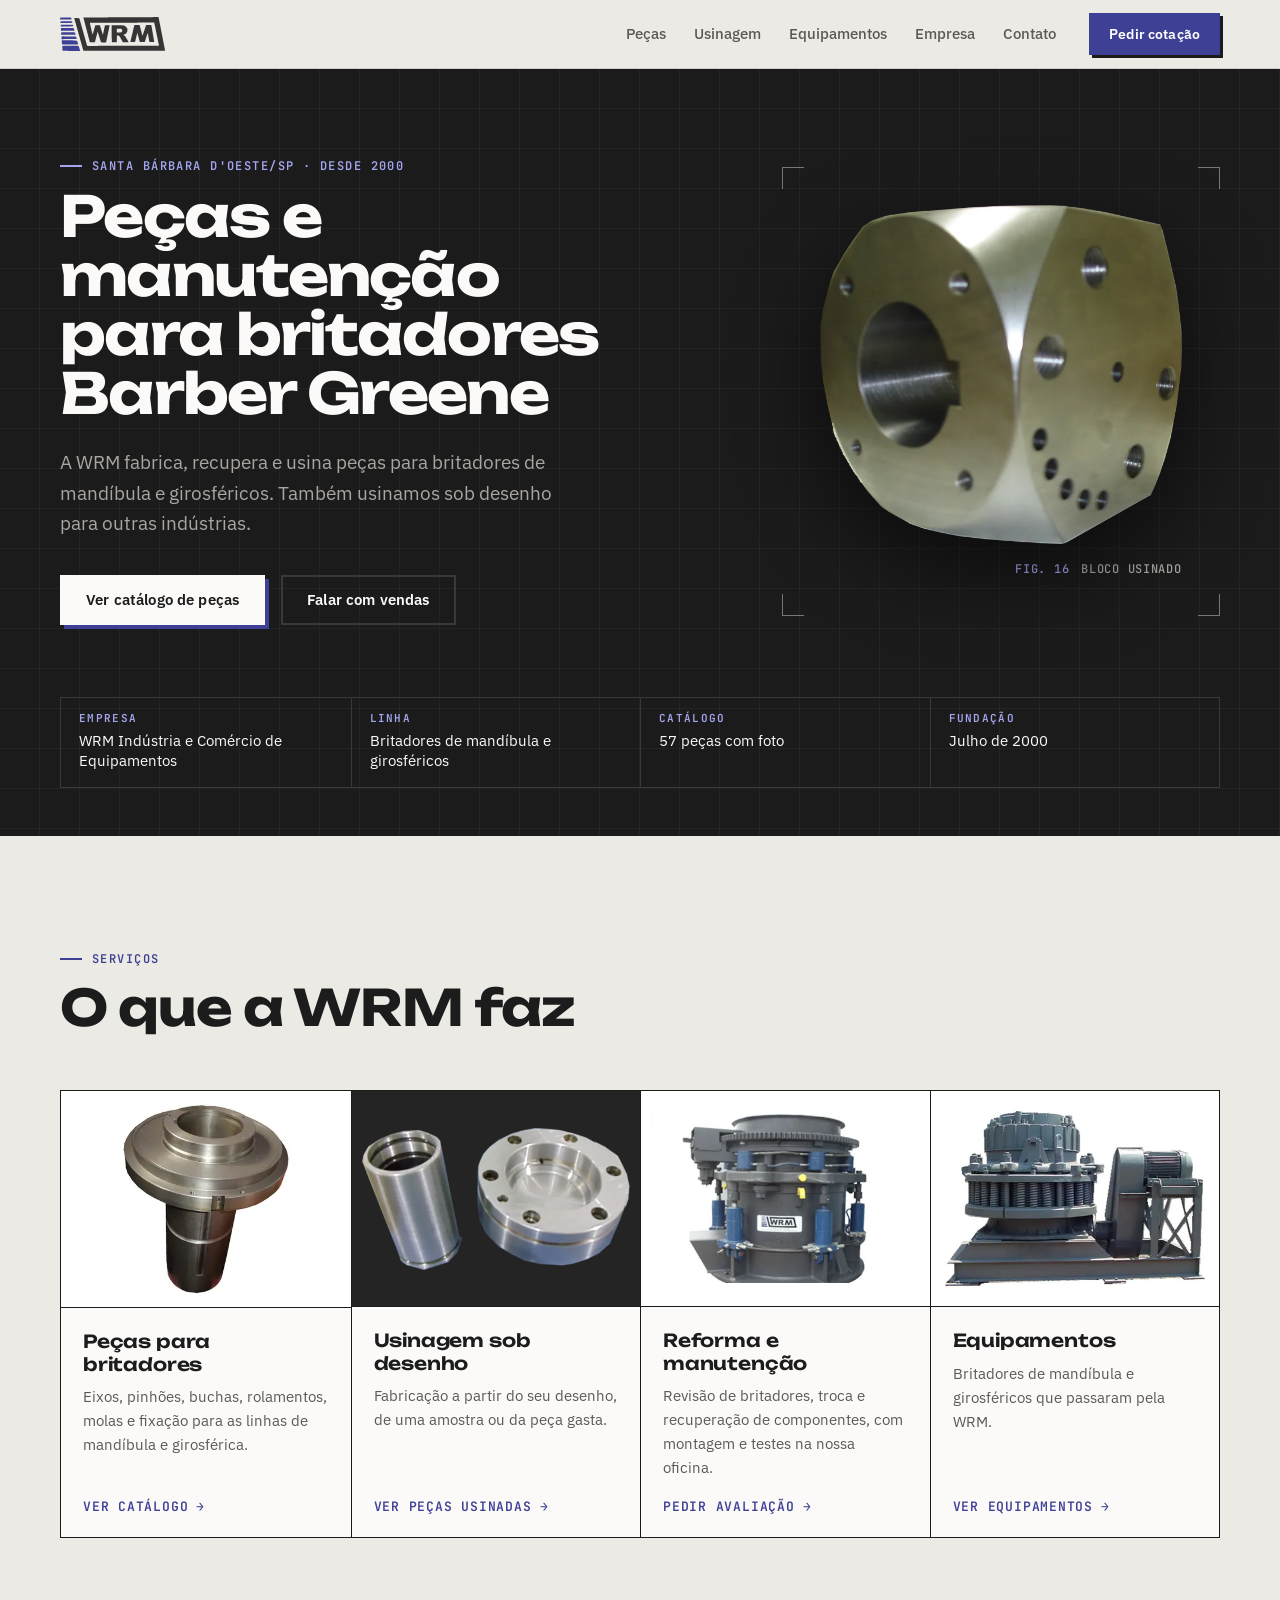
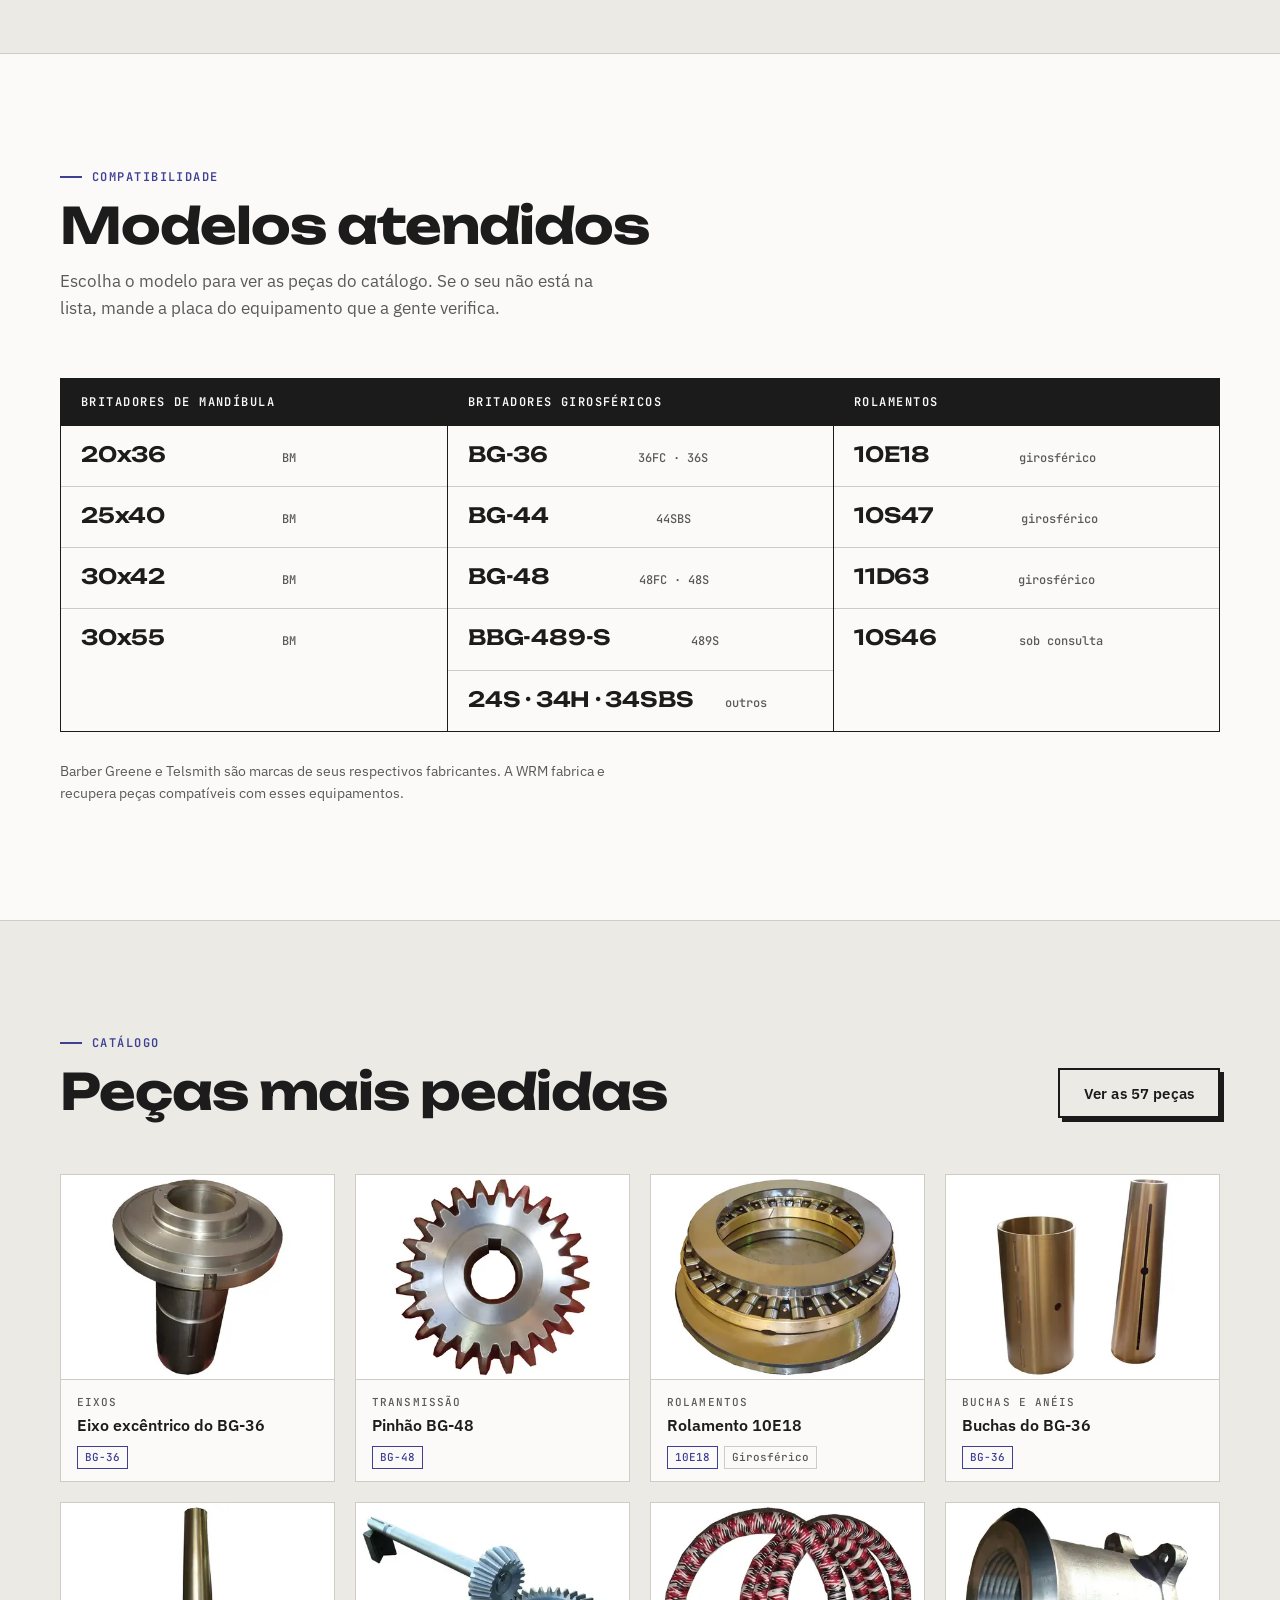
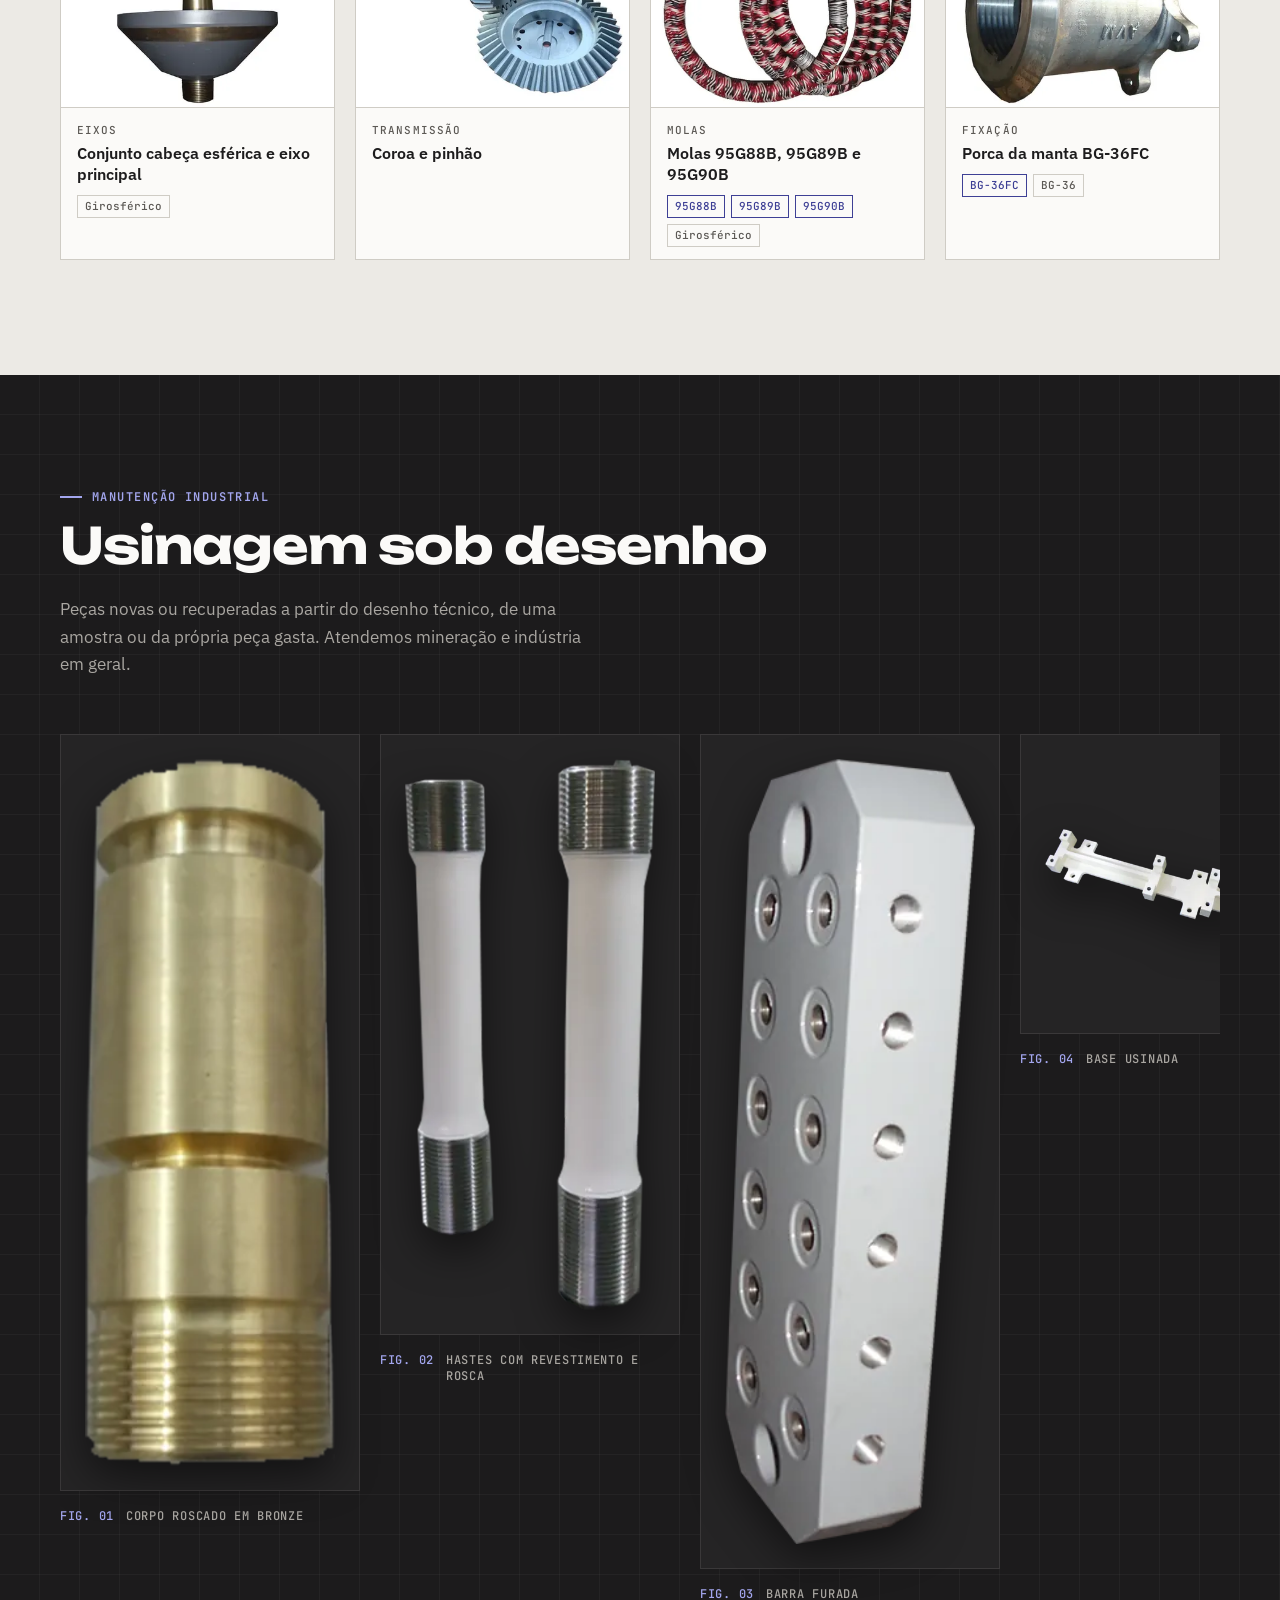
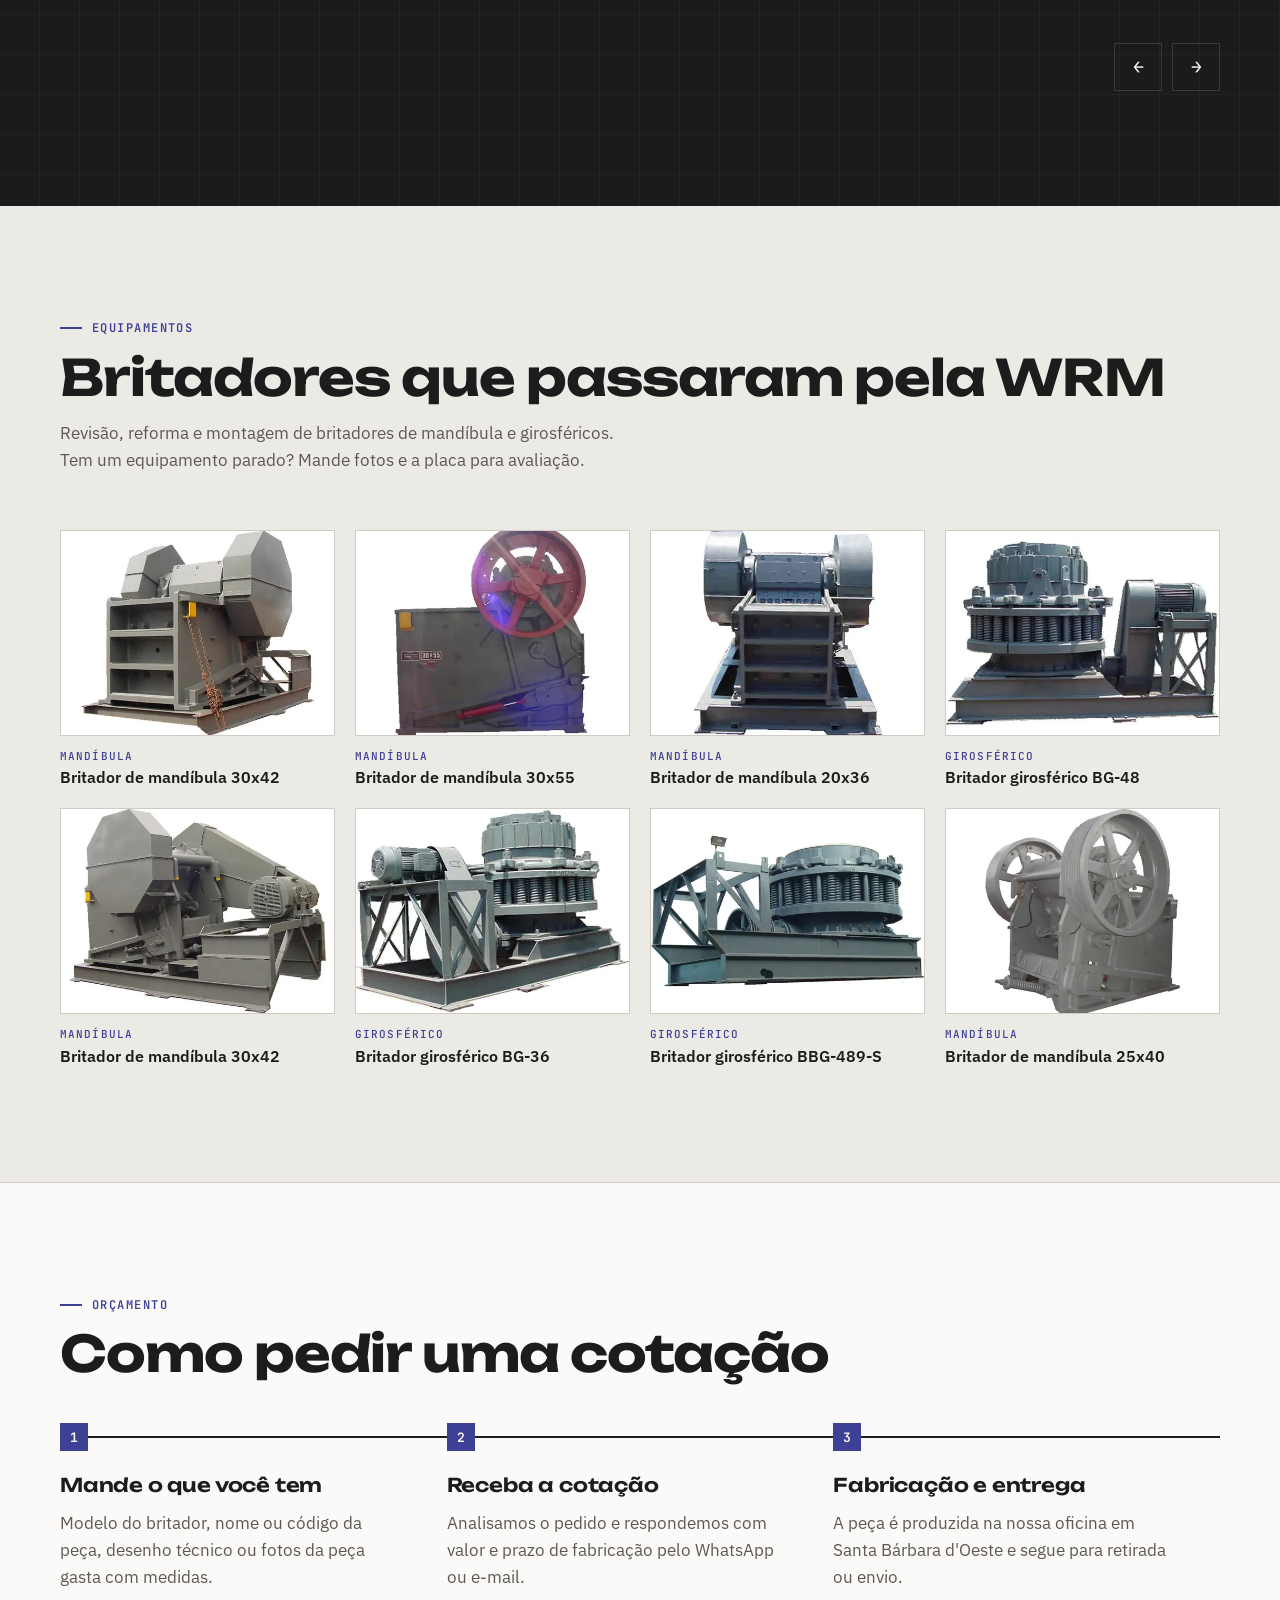
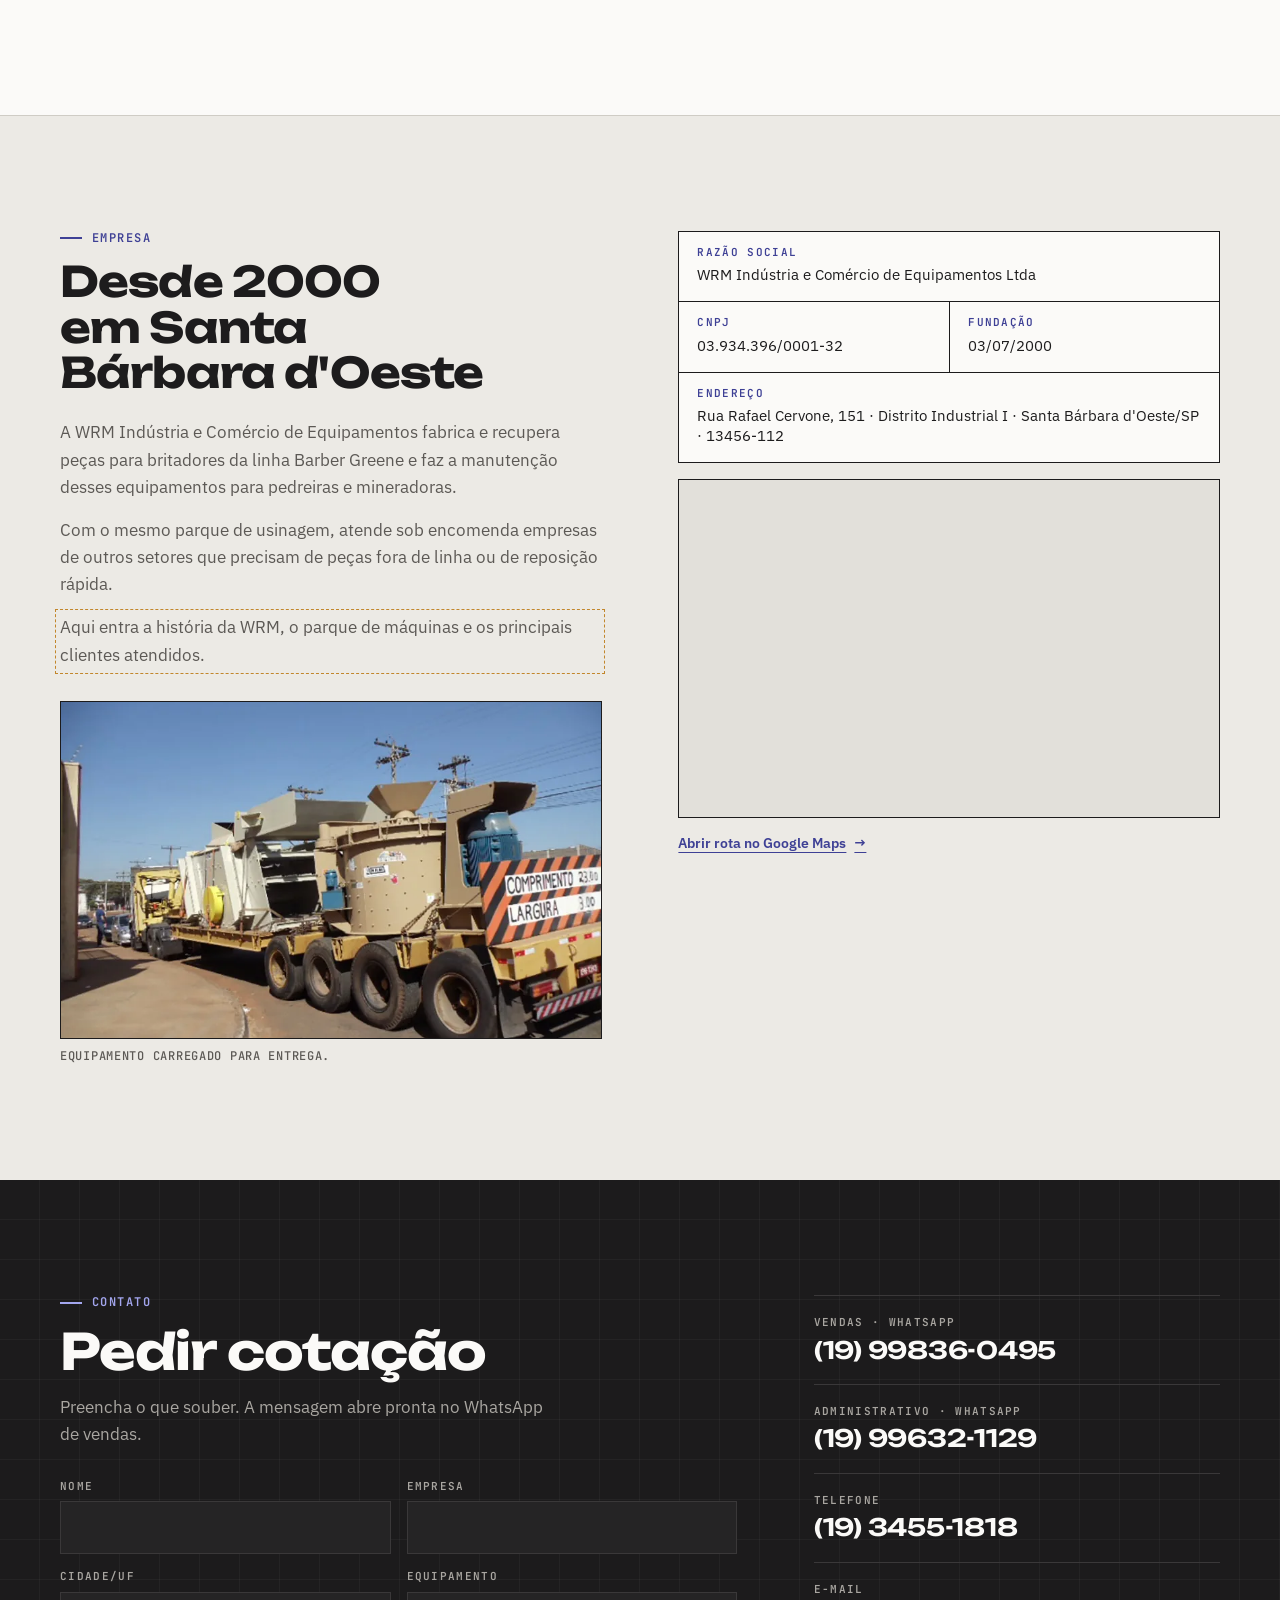
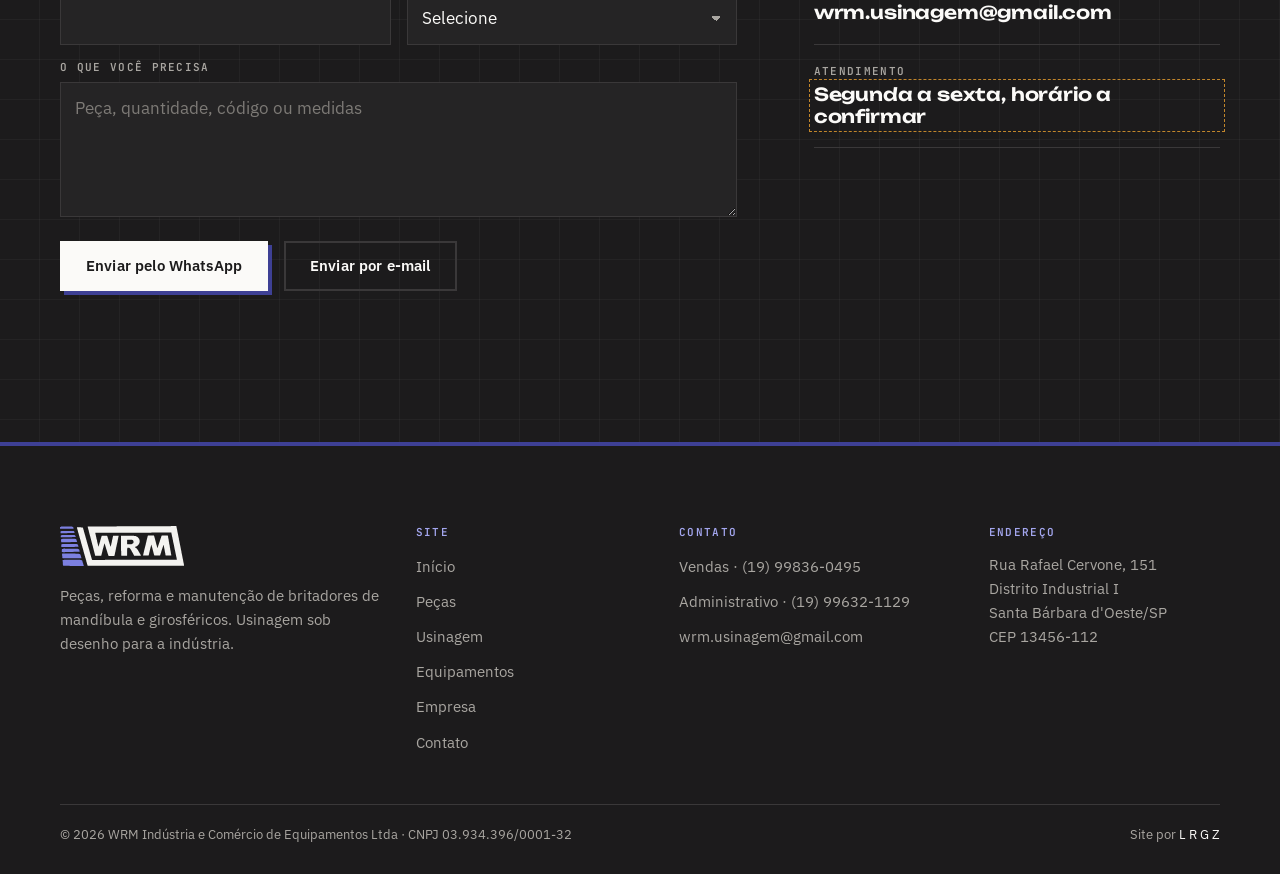
==== index.html @ be56f96c "Site novo da WRM Equipamentos: início, catálogo de peças com lista de cotação e 404 Co-Authored-By: " ====
<!doctype html>
<html lang="pt-BR">
<head>
<meta charset="utf-8">
<meta name="viewport" content="width=device-width, initial-scale=1">
<script>document.documentElement.classList.add("js")</script>
<title>WRM Equipamentos · Peças e manutenção para britadores Barber Greene</title>
<meta name="description" content="Peças, reforma e manutenção de britadores de mandíbula e girosféricos Barber Greene e usinagem sob desenho. Santa Bárbara d'Oeste/SP, desde 2000.">
<meta name="robots" content="noindex, nofollow">
<meta name="theme-color" content="#1f1e1f">
<meta property="og:type" content="website">
<meta property="og:locale" content="pt_BR">
<meta property="og:site_name" content="WRM Equipamentos">
<meta property="og:title" content="WRM Equipamentos · Peças e manutenção para britadores Barber Greene">
<meta property="og:description" content="Peças, reforma e manutenção de britadores de mandíbula e girosféricos Barber Greene e usinagem sob desenho. Santa Bárbara d'Oeste/SP, desde 2000.">
<meta property="og:image" content="assets/img/og.jpg">
<meta name="twitter:card" content="summary_large_image">
<link rel="icon" href="favicon.ico" sizes="48x48">
<link rel="icon" href="assets/img/favicon-192.png" type="image/png" sizes="192x192">
<link rel="apple-touch-icon" href="assets/img/apple-touch-icon.png">
<link rel="preconnect" href="https://fonts.googleapis.com">
<link rel="preconnect" href="https://fonts.gstatic.com" crossorigin>
<link rel="stylesheet" href="https://fonts.googleapis.com/css2?family=IBM+Plex+Sans:ital,wght@0,400;0,500;0,600;1,400&family=JetBrains+Mono:wght@500;600&family=Unbounded:wght@500;600;700&display=swap">
<link rel="stylesheet" href="assets/css/estilo.css?v=1">
<script type="application/ld+json">{"@context": "https://schema.org", "@type": "LocalBusiness", "name": "WRM Indústria e Comércio de Equipamentos Ltda", "alternateName": "WRM Equipamentos", "description": "Peças, reforma e manutenção de britadores de mandíbula e girosféricos Barber Greene e usinagem sob desenho. Santa Bárbara d'Oeste/SP, desde 2000.", "url": "https://www.wrmequipamentos.com.br/", "image": "assets/img/og.jpg", "telephone": "+55-19-99836-0495", "email": "wrm.usinagem@gmail.com", "foundingDate": "2000-07-03", "taxID": "03.934.396/0001-32", "address": {"@type": "PostalAddress", "streetAddress": "Rua Rafael Cervone, 151 - Distrito Industrial I", "addressLocality": "Santa Bárbara d'Oeste", "addressRegion": "SP", "postalCode": "13456-112", "addressCountry": "BR"}}</script>
</head>
<body class="pg-index">
<a class="pular" href="#conteudo">Pular para o conteúdo</a>
<header class="topo" data-topo>
  <div class="wrap topo__in">
    <a class="marca" href="index.html" aria-label="WRM Equipamentos, início"><img src="assets/img/logo-wrm.svg" alt="WRM" width="484" height="156"></a>
    <nav class="nav" id="nav" aria-label="Principal">
      <ul class="menu"><li><a href="pecas.html">Peças</a></li><li><a href="index.html#usinagem">Usinagem</a></li><li><a href="index.html#equipamentos">Equipamentos</a></li><li><a href="index.html#empresa">Empresa</a></li><li><a href="index.html#contato">Contato</a></li></ul>
      <a class="btn btn--azul btn--p nav__cta" href="https://wa.me/5519998360495?text=Ol%C3%A1%2C%20WRM!%20Gostaria%20de%20uma%20cota%C3%A7%C3%A3o." target="_blank" rel="noopener" data-wa>Pedir cotação</a>
    </nav>
    <button class="hamburguer" type="button" aria-expanded="false" aria-controls="nav" data-menu><span></span><span></span><span class="sr">Menu</span></button>
  </div>
</header>
<main id="conteudo">
<section class="abre folha-escura">
  <div class="wrap abre__in">
    <div class="abre__texto">
      <p class="rotulo rotulo--claro" data-entra>Santa Bárbara d'Oeste/SP · desde 2000</p>
      <h1 class="abre__tit" data-entra>Peças e manutenção para britadores Barber&nbsp;Greene</h1>
      <p class="abre__sub" data-entra>A WRM fabrica, recupera e usina peças para britadores de mandíbula e girosféricos. Também usinamos sob desenho para outras indústrias.</p>
      <div class="abre__acoes" data-entra>
        <a class="btn btn--claro" href="pecas.html">Ver catálogo de peças</a>
        <a class="btn btn--linha-clara" href="https://wa.me/5519998360495?text=Ol%C3%A1%2C%20WRM!%20Gostaria%20de%20uma%20cota%C3%A7%C3%A3o." target="_blank" rel="noopener">Falar com vendas</a>
      </div>
    </div>
    <figure class="abre__peca" data-entra>
      <span class="mira mira--a" aria-hidden="true"></span><span class="mira mira--b" aria-hidden="true"></span>
      <span class="mira mira--c" aria-hidden="true"></span><span class="mira mira--d" aria-hidden="true"></span>
      <img src="assets/img/usinagem/16-bloco-usinado.webp" alt="Bloco de aço usinado pela WRM" width="640" height="600" fetchpriority="high">
      <figcaption><span>Fig. 16</span>Bloco usinado</figcaption>
    </figure>
  </div>
  <div class="wrap">
    <dl class="carimbo" data-entra>
      <div><dt>Empresa</dt><dd>WRM Indústria e Comércio de Equipamentos</dd></div>
      <div><dt>Linha</dt><dd>Britadores de mandíbula e girosféricos</dd></div>
      <div><dt>Catálogo</dt><dd>57 peças com foto</dd></div>
      <div><dt>Fundação</dt><dd>Julho de 2000</dd></div>
    </dl>
  </div>
</section>

<section class="secao" id="servicos">
  <div class="wrap">
    <header class="secao__cab" data-revela>
      <p class="rotulo">Serviços</p>
      <h2 class="tit">O que a WRM faz</h2>
    </header>
    <ul class="servicos">
      <li class="servico" data-revela>
        <a href="pecas.html">
          <span class="servico__foto"><img src="assets/img/pecas/eixo-excentrico-do-bg-36-p.webp" alt="" width="440" height="330" loading="lazy"></span>
          <h3>Peças para britadores</h3>
          <p>Eixos, pinhões, buchas, rolamentos, molas e fixação para as linhas de mandíbula e girosférica.</p>
          <span class="servico__link">Ver catálogo</span>
        </a>
      </li>
      <li class="servico" data-revela>
        <a href="#usinagem">
          <span class="servico__foto servico__foto--escura"><img src="assets/img/usinagem/12-bucha-e-flange-p.webp" alt="" width="420" height="222" loading="lazy"></span>
          <h3>Usinagem sob desenho</h3>
          <p>Fabricação a partir do seu desenho, de uma amostra ou da peça gasta.</p>
          <span class="servico__link">Ver peças usinadas</span>
        </a>
      </li>
      <li class="servico" data-revela>
        <a href="#contato">
          <span class="servico__foto"><img src="assets/img/britador-placa-wrm.webp" alt="" width="421" height="266" loading="lazy"></span>
          <h3>Reforma e manutenção</h3>
          <p>Revisão de britadores, troca e recuperação de componentes, com montagem e testes na nossa oficina.</p>
          <span class="servico__link">Pedir avaliação</span>
        </a>
      </li>
      <li class="servico" data-revela>
        <a href="#equipamentos">
          <span class="servico__foto"><img src="assets/img/equipamentos/britador-girosferico-bg-48-04-p.webp" alt="" width="520" height="390" loading="lazy"></span>
          <h3>Equipamentos</h3>
          <p>Britadores de mandíbula e girosféricos que passaram pela WRM.</p>
          <span class="servico__link">Ver equipamentos</span>
        </a>
      </li>
    </ul>
  </div>
</section>

<section class="secao secao--branca" id="modelos">
  <div class="wrap modelos">
    <header class="secao__cab" data-revela>
      <p class="rotulo">Compatibilidade</p>
      <h2 class="tit">Modelos atendidos</h2>
      <p class="secao__txt">Escolha o modelo para ver as peças do catálogo. Se o seu não está na lista, mande a placa do equipamento que a gente verifica.</p>
    </header>
    <div class="ficha" data-revela>
      <div class="ficha__col">
        <h3 class="ficha__tit">Britadores de mandíbula</h3>
        <ul>
          <li><a href="pecas.html?modelo=Mandíbula"><span>20x36</span><small>BM</small></a></li>
          <li><a href="pecas.html?modelo=25x40"><span>25x40</span><small>BM</small></a></li>
          <li><a href="pecas.html?modelo=Mandíbula"><span>30x42</span><small>BM</small></a></li>
          <li><a href="pecas.html?modelo=Mandíbula"><span>30x55</span><small>BM</small></a></li>
        </ul>
      </div>
      <div class="ficha__col">
        <h3 class="ficha__tit">Britadores girosféricos</h3>
        <ul>
          <li><a href="pecas.html?modelo=BG-36"><span>BG-36</span><small>36FC · 36S</small></a></li>
          <li><a href="pecas.html?modelo=BG-44"><span>BG-44</span><small>44SBS</small></a></li>
          <li><a href="pecas.html?modelo=BG-48"><span>BG-48</span><small>48FC · 48S</small></a></li>
          <li><a href="pecas.html?modelo=Girosférico"><span>BBG-489-S</span><small>489S</small></a></li>
          <li><a href="pecas.html?modelo=Girosférico"><span>24S · 34H · 34SBS</span><small>outros</small></a></li>
        </ul>
      </div>
      <div class="ficha__col">
        <h3 class="ficha__tit">Rolamentos</h3>
        <ul>
          <li><a href="pecas.html?q=10E18"><span>10E18</span><small>girosférico</small></a></li>
          <li><a href="pecas.html?q=10S47"><span>10S47</span><small>girosférico</small></a></li>
          <li><a href="pecas.html?q=11D63"><span>11D63</span><small>girosférico</small></a></li>
          <li><a href="#contato"><span>10S46</span><small>sob consulta</small></a></li>
        </ul>
      </div>
    </div>
    <p class="nota" data-revela>Barber Greene e Telsmith são marcas de seus respectivos fabricantes. A WRM fabrica e recupera peças compatíveis com esses equipamentos.</p>
  </div>
</section>

<section class="secao" id="destaques">
  <div class="wrap">
    <header class="secao__cab secao__cab--linha" data-revela>
      <div>
        <p class="rotulo">Catálogo</p>
        <h2 class="tit">Peças mais pedidas</h2>
      </div>
      <a class="btn btn--linha" href="pecas.html">Ver as 57 peças</a>
    </header>
    <div class="grade-pecas grade-pecas--destaque" data-catalogo-mini>
<article class="peca" data-peca="eixo-excentrico-do-bg-36" data-cat="Eixos" data-mod="BG-36">
  <button class="peca__foto" type="button" data-amplia="assets/img/pecas/eixo-excentrico-do-bg-36.webp" data-leg="Eixo excêntrico do BG-36" aria-label="Ampliar foto: Eixo excêntrico do BG-36">
    <img src="assets/img/pecas/eixo-excentrico-do-bg-36-p.webp" alt="Eixo excêntrico do BG-36" width="440" height="330" loading="lazy" decoding="async">
  </button>
  <div class="peca__info">
    <p class="peca__cat">Eixos</p>
    <h3 class="peca__nome">Eixo excêntrico do BG-36</h3>
    <p class="peca__mods"><span class="peca__cod">BG-36</span></p>
  </div>
  <button class="peca__add" type="button" data-add="eixo-excentrico-do-bg-36"><span class="peca__add-mais" aria-hidden="true">+</span><span data-add-txt>Adicionar à cotação</span></button>
</article>
<article class="peca" data-peca="pinhao-bg-48" data-cat="Transmissão" data-mod="BG-48">
  <button class="peca__foto" type="button" data-amplia="assets/img/pecas/pinhao-bg-48.webp" data-leg="Pinhão BG-48" aria-label="Ampliar foto: Pinhão BG-48">
    <img src="assets/img/pecas/pinhao-bg-48-p.webp" alt="Pinhão BG-48" width="440" height="330" loading="lazy" decoding="async">
  </button>
  <div class="peca__info">
    <p class="peca__cat">Transmissão</p>
    <h3 class="peca__nome">Pinhão BG-48</h3>
    <p class="peca__mods"><span class="peca__cod">BG-48</span></p>
  </div>
  <button class="peca__add" type="button" data-add="pinhao-bg-48"><span class="peca__add-mais" aria-hidden="true">+</span><span data-add-txt>Adicionar à cotação</span></button>
</article>
<article class="peca" data-peca="rolamento-10e18" data-cat="Rolamentos" data-mod="Girosférico">
  <button class="peca__foto" type="button" data-amplia="assets/img/pecas/rolamento-10e18.webp" data-leg="Rolamento 10E18" aria-label="Ampliar foto: Rolamento 10E18">
    <img src="assets/img/pecas/rolamento-10e18-p.webp" alt="Rolamento 10E18" width="440" height="330" loading="lazy" decoding="async">
  </button>
  <div class="peca__info">
    <p class="peca__cat">Rolamentos</p>
    <h3 class="peca__nome">Rolamento 10E18</h3>
    <p class="peca__mods"><span class="peca__cod">10E18</span><span>Girosférico</span></p>
  </div>
  <button class="peca__add" type="button" data-add="rolamento-10e18"><span class="peca__add-mais" aria-hidden="true">+</span><span data-add-txt>Adicionar à cotação</span></button>
</article>
<article class="peca" data-peca="buchas-do-bg-36" data-cat="Buchas e anéis" data-mod="BG-36">
  <button class="peca__foto" type="button" data-amplia="assets/img/pecas/buchas-do-bg-36.webp" data-leg="Buchas do BG-36" aria-label="Ampliar foto: Buchas do BG-36">
    <img src="assets/img/pecas/buchas-do-bg-36-p.webp" alt="Buchas do BG-36" width="440" height="330" loading="lazy" decoding="async">
  </button>
  <div class="peca__info">
    <p class="peca__cat">Buchas e anéis</p>
    <h3 class="peca__nome">Buchas do BG-36</h3>
    <p class="peca__mods"><span class="peca__cod">BG-36</span></p>
  </div>
  <button class="peca__add" type="button" data-add="buchas-do-bg-36"><span class="peca__add-mais" aria-hidden="true">+</span><span data-add-txt>Adicionar à cotação</span></button>
</article>
<article class="peca" data-peca="conjunto-cabeca-esferica-e-eixo-principal" data-cat="Eixos" data-mod="Girosférico">
  <button class="peca__foto" type="button" data-amplia="assets/img/pecas/conjunto-cabeca-esferica-e-eixo-principal.webp" data-leg="Conjunto cabeça esférica e eixo principal" aria-label="Ampliar foto: Conjunto cabeça esférica e eixo principal">
    <img src="assets/img/pecas/conjunto-cabeca-esferica-e-eixo-principal-p.webp" alt="Conjunto cabeça esférica e eixo principal" width="440" height="330" loading="lazy" decoding="async">
  </button>
  <div class="peca__info">
    <p class="peca__cat">Eixos</p>
    <h3 class="peca__nome">Conjunto cabeça esférica e eixo principal</h3>
    <p class="peca__mods"><span>Girosférico</span></p>
  </div>
  <button class="peca__add" type="button" data-add="conjunto-cabeca-esferica-e-eixo-principal"><span class="peca__add-mais" aria-hidden="true">+</span><span data-add-txt>Adicionar à cotação</span></button>
</article>
<article class="peca" data-peca="coroa-e-pinhao" data-cat="Transmissão" data-mod="">
  <button class="peca__foto" type="button" data-amplia="assets/img/pecas/coroa-e-pinhao.webp" data-leg="Coroa e pinhão" aria-label="Ampliar foto: Coroa e pinhão">
    <img src="assets/img/pecas/coroa-e-pinhao-p.webp" alt="Coroa e pinhão" width="440" height="330" loading="lazy" decoding="async">
  </button>
  <div class="peca__info">
    <p class="peca__cat">Transmissão</p>
    <h3 class="peca__nome">Coroa e pinhão</h3>
    <p class="peca__mods"></p>
  </div>
  <button class="peca__add" type="button" data-add="coroa-e-pinhao"><span class="peca__add-mais" aria-hidden="true">+</span><span data-add-txt>Adicionar à cotação</span></button>
</article>
<article class="peca" data-peca="molas-95g88b-95g89b-e-95g90b" data-cat="Molas" data-mod="Girosférico">
  <button class="peca__foto" type="button" data-amplia="assets/img/pecas/molas-95g88b-95g89b-e-95g90b.webp" data-leg="Molas 95G88B, 95G89B e 95G90B" aria-label="Ampliar foto: Molas 95G88B, 95G89B e 95G90B">
    <img src="assets/img/pecas/molas-95g88b-95g89b-e-95g90b-p.webp" alt="Molas 95G88B, 95G89B e 95G90B" width="440" height="330" loading="lazy" decoding="async">
  </button>
  <div class="peca__info">
    <p class="peca__cat">Molas</p>
    <h3 class="peca__nome">Molas 95G88B, 95G89B e 95G90B</h3>
    <p class="peca__mods"><span class="peca__cod">95G88B</span><span class="peca__cod">95G89B</span><span class="peca__cod">95G90B</span><span>Girosférico</span></p>
  </div>
  <button class="peca__add" type="button" data-add="molas-95g88b-95g89b-e-95g90b"><span class="peca__add-mais" aria-hidden="true">+</span><span data-add-txt>Adicionar à cotação</span></button>
</article>
<article class="peca" data-peca="porca-da-manta-bg-36fc" data-cat="Fixação" data-mod="BG-36">
  <button class="peca__foto" type="button" data-amplia="assets/img/pecas/porca-da-manta-bg-36fc.webp" data-leg="Porca da manta BG-36FC" aria-label="Ampliar foto: Porca da manta BG-36FC">
    <img src="assets/img/pecas/porca-da-manta-bg-36fc-p.webp" alt="Porca da manta BG-36FC" width="440" height="330" loading="lazy" decoding="async">
  </button>
  <div class="peca__info">
    <p class="peca__cat">Fixação</p>
    <h3 class="peca__nome">Porca da manta BG-36FC</h3>
    <p class="peca__mods"><span class="peca__cod">BG-36FC</span><span>BG-36</span></p>
  </div>
  <button class="peca__add" type="button" data-add="porca-da-manta-bg-36fc"><span class="peca__add-mais" aria-hidden="true">+</span><span data-add-txt>Adicionar à cotação</span></button>
</article>
    </div>
  </div>
</section>

<section class="secao folha-escura" id="usinagem">
  <div class="wrap">
    <header class="secao__cab secao__cab--linha" data-revela>
      <div>
        <p class="rotulo rotulo--claro">Manutenção industrial</p>
        <h2 class="tit tit--claro">Usinagem sob desenho</h2>
      </div>
      <p class="secao__txt secao__txt--claro">Peças novas ou recuperadas a partir do desenho técnico, de uma amostra ou da própria peça gasta. Atendemos mineração e indústria em geral.</p>
    </header>
    <ul class="usinagem" data-revela>
<li class="usi">
  <button type="button" class="usi__foto" data-amplia="assets/img/usinagem/01-corpo-roscado-em-bronze.webp" data-leg="Corpo roscado em bronze" data-escuro aria-label="Ampliar: Corpo roscado em bronze">
    <img src="assets/img/usinagem/01-corpo-roscado-em-bronze-p.webp" alt="Corpo roscado em bronze" loading="lazy" decoding="async" width="420" height="1189">
  </button>
  <p class="usi__leg"><span>Fig. 01</span>Corpo roscado em bronze</p>
</li>
<li class="usi">
  <button type="button" class="usi__foto" data-amplia="assets/img/usinagem/02-hastes-com-revestimento-e-rosca.webp" data-leg="Hastes com revestimento e rosca" data-escuro aria-label="Ampliar: Hastes com revestimento e rosca">
    <img src="assets/img/usinagem/02-hastes-com-revestimento-e-rosca-p.webp" alt="Hastes com revestimento e rosca" loading="lazy" decoding="async" width="420" height="926">
  </button>
  <p class="usi__leg"><span>Fig. 02</span>Hastes com revestimento e rosca</p>
</li>
<li class="usi">
  <button type="button" class="usi__foto" data-amplia="assets/img/usinagem/03-barra-furada.webp" data-leg="Barra furada" data-escuro aria-label="Ampliar: Barra furada">
    <img src="assets/img/usinagem/03-barra-furada-p.webp" alt="Barra furada" loading="lazy" decoding="async" width="420" height="1319">
  </button>
  <p class="usi__leg"><span>Fig. 03</span>Barra furada</p>
</li>
<li class="usi">
  <button type="button" class="usi__foto" data-amplia="assets/img/usinagem/04-base-usinada.webp" data-leg="Base usinada" data-escuro aria-label="Ampliar: Base usinada">
    <img src="assets/img/usinagem/04-base-usinada-p.webp" alt="Base usinada" loading="lazy" decoding="async" width="420" height="183">
  </button>
  <p class="usi__leg"><span>Fig. 04</span>Base usinada</p>
</li>
<li class="usi">
  <button type="button" class="usi__foto" data-amplia="assets/img/usinagem/05-blocos-com-alca.webp" data-leg="Blocos com alça" data-escuro aria-label="Ampliar: Blocos com alça">
    <img src="assets/img/usinagem/05-blocos-com-alca-p.webp" alt="Blocos com alça" loading="lazy" decoding="async" width="420" height="217">
  </button>
  <p class="usi__leg"><span>Fig. 05</span>Blocos com alça</p>
</li>
<li class="usi">
  <button type="button" class="usi__foto" data-amplia="assets/img/usinagem/06-camisas-em-aco.webp" data-leg="Camisas em aço" data-escuro aria-label="Ampliar: Camisas em aço">
    <img src="assets/img/usinagem/06-camisas-em-aco-p.webp" alt="Camisas em aço" loading="lazy" decoding="async" width="420" height="471">
  </button>
  <p class="usi__leg"><span>Fig. 06</span>Camisas em aço</p>
</li>
<li class="usi">
  <button type="button" class="usi__foto" data-amplia="assets/img/usinagem/07-fusos-em-base.webp" data-leg="Fusos em base" data-escuro aria-label="Ampliar: Fusos em base">
    <img src="assets/img/usinagem/07-fusos-em-base-p.webp" alt="Fusos em base" loading="lazy" decoding="async" width="420" height="308">
  </button>
  <p class="usi__leg"><span>Fig. 07</span>Fusos em base</p>
</li>
<li class="usi">
  <button type="button" class="usi__foto" data-amplia="assets/img/usinagem/08-suporte-em-chapa.webp" data-leg="Suporte em chapa" data-escuro aria-label="Ampliar: Suporte em chapa">
    <img src="assets/img/usinagem/08-suporte-em-chapa-p.webp" alt="Suporte em chapa" loading="lazy" decoding="async" width="420" height="214">
  </button>
  <p class="usi__leg"><span>Fig. 08</span>Suporte em chapa</p>
</li>
<li class="usi">
  <button type="button" class="usi__foto" data-amplia="assets/img/usinagem/09-conjunto-de-fixacao.webp" data-leg="Conjunto de fixação" data-escuro aria-label="Ampliar: Conjunto de fixação">
    <img src="assets/img/usinagem/09-conjunto-de-fixacao-p.webp" alt="Conjunto de fixação" loading="lazy" decoding="async" width="420" height="255">
  </button>
  <p class="usi__leg"><span>Fig. 09</span>Conjunto de fixação</p>
</li>
<li class="usi">
  <button type="button" class="usi__foto" data-amplia="assets/img/usinagem/10-parafusos-de-cabeca-sextavada.webp" data-leg="Parafusos de cabeça sextavada" data-escuro aria-label="Ampliar: Parafusos de cabeça sextavada">
    <img src="assets/img/usinagem/10-parafusos-de-cabeca-sextavada-p.webp" alt="Parafusos de cabeça sextavada" loading="lazy" decoding="async" width="420" height="401">
  </button>
  <p class="usi__leg"><span>Fig. 10</span>Parafusos de cabeça sextavada</p>
</li>
<li class="usi">
  <button type="button" class="usi__foto" data-amplia="assets/img/usinagem/11-carcaca-recuperada.webp" data-leg="Carcaça recuperada" data-escuro aria-label="Ampliar: Carcaça recuperada">
    <img src="assets/img/usinagem/11-carcaca-recuperada-p.webp" alt="Carcaça recuperada" loading="lazy" decoding="async" width="420" height="298">
  </button>
  <p class="usi__leg"><span>Fig. 11</span>Carcaça recuperada</p>
</li>
<li class="usi">
  <button type="button" class="usi__foto" data-amplia="assets/img/usinagem/12-bucha-e-flange.webp" data-leg="Bucha e flange" data-escuro aria-label="Ampliar: Bucha e flange">
    <img src="assets/img/usinagem/12-bucha-e-flange-p.webp" alt="Bucha e flange" loading="lazy" decoding="async" width="420" height="222">
  </button>
  <p class="usi__leg"><span>Fig. 12</span>Bucha e flange</p>
</li>
<li class="usi">
  <button type="button" class="usi__foto" data-amplia="assets/img/usinagem/13-eixos-escalonados.webp" data-leg="Eixos escalonados" data-escuro aria-label="Ampliar: Eixos escalonados">
    <img src="assets/img/usinagem/13-eixos-escalonados-p.webp" alt="Eixos escalonados" loading="lazy" decoding="async" width="420" height="113">
  </button>
  <p class="usi__leg"><span>Fig. 13</span>Eixos escalonados</p>
</li>
<li class="usi">
  <button type="button" class="usi__foto" data-amplia="assets/img/usinagem/14-luva-com-aneis.webp" data-leg="Luva com anéis" data-escuro aria-label="Ampliar: Luva com anéis">
    <img src="assets/img/usinagem/14-luva-com-aneis-p.webp" alt="Luva com anéis" loading="lazy" decoding="async" width="420" height="1105">
  </button>
  <p class="usi__leg"><span>Fig. 14</span>Luva com anéis</p>
</li>
<li class="usi">
  <button type="button" class="usi__foto" data-amplia="assets/img/usinagem/15-tubo-flangeado.webp" data-leg="Tubo flangeado" data-escuro aria-label="Ampliar: Tubo flangeado">
    <img src="assets/img/usinagem/15-tubo-flangeado-p.webp" alt="Tubo flangeado" loading="lazy" decoding="async" width="420" height="244">
  </button>
  <p class="usi__leg"><span>Fig. 15</span>Tubo flangeado</p>
</li>
<li class="usi">
  <button type="button" class="usi__foto" data-amplia="assets/img/usinagem/16-bloco-usinado.webp" data-leg="Bloco usinado" data-escuro aria-label="Ampliar: Bloco usinado">
    <img src="assets/img/usinagem/16-bloco-usinado-p.webp" alt="Bloco usinado" loading="lazy" decoding="async" width="420" height="394">
  </button>
  <p class="usi__leg"><span>Fig. 16</span>Bloco usinado</p>
</li>
    </ul>
    <div class="usinagem__nav" aria-hidden="true">
      <button type="button" class="seta" data-rola="-1" tabindex="-1">←</button>
      <button type="button" class="seta" data-rola="1" tabindex="-1">→</button>
    </div>
  </div>
</section>

<section class="secao" id="equipamentos">
  <div class="wrap">
    <header class="secao__cab" data-revela>
      <p class="rotulo">Equipamentos</p>
      <h2 class="tit">Britadores que passaram pela WRM</h2>
      <p class="secao__txt">Revisão, reforma e montagem de britadores de mandíbula e girosféricos. Tem um equipamento parado? Mande fotos e a placa para avaliação.</p>
    </header>
    <ul class="equipamentos">
<li class="equip">
  <button type="button" class="equip__foto" data-amplia="assets/img/equipamentos/britador-de-mandibula-30x42-01.webp" data-leg="Britador de mandíbula 30x42" aria-label="Ampliar: Britador de mandíbula 30x42">
    <img src="assets/img/equipamentos/britador-de-mandibula-30x42-01-p.webp" alt="Britador de mandíbula 30x42" loading="lazy" decoding="async" width="520" height="390">
  </button>
  <p class="equip__tipo">Mandíbula</p>
  <h3 class="equip__nome">Britador de mandíbula 30x42</h3>
</li>
<li class="equip">
  <button type="button" class="equip__foto" data-amplia="assets/img/equipamentos/britador-de-mandibula-30x55-02.webp" data-leg="Britador de mandíbula 30x55" aria-label="Ampliar: Britador de mandíbula 30x55">
    <img src="assets/img/equipamentos/britador-de-mandibula-30x55-02-p.webp" alt="Britador de mandíbula 30x55" loading="lazy" decoding="async" width="520" height="390">
  </button>
  <p class="equip__tipo">Mandíbula</p>
  <h3 class="equip__nome">Britador de mandíbula 30x55</h3>
</li>
<li class="equip">
  <button type="button" class="equip__foto" data-amplia="assets/img/equipamentos/britador-de-mandibula-20x36-03.webp" data-leg="Britador de mandíbula 20x36" aria-label="Ampliar: Britador de mandíbula 20x36">
    <img src="assets/img/equipamentos/britador-de-mandibula-20x36-03-p.webp" alt="Britador de mandíbula 20x36" loading="lazy" decoding="async" width="520" height="390">
  </button>
  <p class="equip__tipo">Mandíbula</p>
  <h3 class="equip__nome">Britador de mandíbula 20x36</h3>
</li>
<li class="equip">
  <button type="button" class="equip__foto" data-amplia="assets/img/equipamentos/britador-girosferico-bg-48-04.webp" data-leg="Britador girosférico BG-48" aria-label="Ampliar: Britador girosférico BG-48">
    <img src="assets/img/equipamentos/britador-girosferico-bg-48-04-p.webp" alt="Britador girosférico BG-48" loading="lazy" decoding="async" width="520" height="390">
  </button>
  <p class="equip__tipo">Girosférico</p>
  <h3 class="equip__nome">Britador girosférico BG-48</h3>
</li>
<li class="equip">
  <button type="button" class="equip__foto" data-amplia="assets/img/equipamentos/britador-de-mandibula-30x42-05.webp" data-leg="Britador de mandíbula 30x42" aria-label="Ampliar: Britador de mandíbula 30x42">
    <img src="assets/img/equipamentos/britador-de-mandibula-30x42-05-p.webp" alt="Britador de mandíbula 30x42" loading="lazy" decoding="async" width="520" height="390">
  </button>
  <p class="equip__tipo">Mandíbula</p>
  <h3 class="equip__nome">Britador de mandíbula 30x42</h3>
</li>
<li class="equip">
  <button type="button" class="equip__foto" data-amplia="assets/img/equipamentos/britador-girosferico-bg-36-06.webp" data-leg="Britador girosférico BG-36" aria-label="Ampliar: Britador girosférico BG-36">
    <img src="assets/img/equipamentos/britador-girosferico-bg-36-06-p.webp" alt="Britador girosférico BG-36" loading="lazy" decoding="async" width="520" height="390">
  </button>
  <p class="equip__tipo">Girosférico</p>
  <h3 class="equip__nome">Britador girosférico BG-36</h3>
</li>
<li class="equip">
  <button type="button" class="equip__foto" data-amplia="assets/img/equipamentos/britador-girosferico-bbg-489-s-07.webp" data-leg="Britador girosférico BBG-489-S" aria-label="Ampliar: Britador girosférico BBG-489-S">
    <img src="assets/img/equipamentos/britador-girosferico-bbg-489-s-07-p.webp" alt="Britador girosférico BBG-489-S" loading="lazy" decoding="async" width="520" height="390">
  </button>
  <p class="equip__tipo">Girosférico</p>
  <h3 class="equip__nome">Britador girosférico BBG-489-S</h3>
</li>
<li class="equip">
  <button type="button" class="equip__foto" data-amplia="assets/img/equipamentos/britador-de-mandibula-25x40-08.webp" data-leg="Britador de mandíbula 25x40" aria-label="Ampliar: Britador de mandíbula 25x40">
    <img src="assets/img/equipamentos/britador-de-mandibula-25x40-08-p.webp" alt="Britador de mandíbula 25x40" loading="lazy" decoding="async" width="520" height="390">
  </button>
  <p class="equip__tipo">Mandíbula</p>
  <h3 class="equip__nome">Britador de mandíbula 25x40</h3>
</li>
    </ul>
  </div>
</section>

<section class="secao secao--branca" id="como">
  <div class="wrap">
    <header class="secao__cab" data-revela>
      <p class="rotulo">Orçamento</p>
      <h2 class="tit">Como pedir uma cotação</h2>
    </header>
    <ol class="passos">
      <li class="passo" data-revela>
        <h3>Mande o que você tem</h3>
        <p>Modelo do britador, nome ou código da peça, desenho técnico ou fotos da peça gasta com medidas.</p>
      </li>
      <li class="passo" data-revela>
        <h3>Receba a cotação</h3>
        <p>Analisamos o pedido e respondemos com valor e prazo de fabricação pelo WhatsApp ou e-mail.</p>
      </li>
      <li class="passo" data-revela>
        <h3>Fabricação e entrega</h3>
        <p>A peça é produzida na nossa oficina em Santa Bárbara d'Oeste e segue para retirada ou envio.</p>
      </li>
    </ol>
  </div>
</section>

<section class="secao" id="empresa">
  <div class="wrap empresa">
    <div class="empresa__texto" data-revela>
      <p class="rotulo">Empresa</p>
      <h2 class="tit">Desde 2000 em Santa Bárbara d'Oeste</h2>
      <p>A WRM Indústria e Comércio de Equipamentos fabrica e recupera peças para britadores da linha Barber Greene e faz a manutenção desses equipamentos para pedreiras e mineradoras.</p>
      <p>Com o mesmo parque de usinagem, atende sob encomenda empresas de outros setores que precisam de peças fora de linha ou de reposição rápida.</p>
      <p class="a-confirmar">Aqui entra a história da WRM, o parque de máquinas e os principais clientes atendidos.</p>
      <figure class="transporte">
        <img src="assets/img/transporte.webp" alt="Britador carregado em carreta para transporte" width="800" height="600" loading="lazy">
        <figcaption>Equipamento carregado para entrega.</figcaption>
      </figure>
    </div>
    <div class="empresa__dados" data-revela>
      <dl class="carimbo carimbo--claro carimbo--coluna">
        <div><dt>Razão social</dt><dd>WRM Indústria e Comércio de Equipamentos Ltda</dd></div>
        <div><dt>CNPJ</dt><dd>03.934.396/0001-32</dd></div>
        <div><dt>Fundação</dt><dd>03/07/2000</dd></div>
        <div><dt>Endereço</dt><dd>Rua Rafael Cervone, 151 · Distrito Industrial I · Santa Bárbara d'Oeste/SP · 13456-112</dd></div>
      </dl>
      <div class="mapa">
        <iframe title="Mapa: WRM em Santa Bárbara d'Oeste" src="https://maps.google.com/maps?q=Rua%20Rafael%20Cervone%2C%20151%2C%20Santa%20B%C3%A1rbara%20d%27Oeste%20SP&z=15&output=embed" loading="lazy" referrerpolicy="no-referrer-when-downgrade"></iframe>
      </div>
      <a class="link-seta" href="https://www.google.com/maps/search/?api=1&query=Rua%20Rafael%20Cervone%2C%20151%2C%20Santa%20B%C3%A1rbara%20d%27Oeste%20SP" target="_blank" rel="noopener">Abrir rota no Google Maps</a>
    </div>
  </div>
</section>

<section class="secao folha-escura" id="contato">
  <div class="wrap contato">
    <div class="contato__form" data-revela>
      <p class="rotulo rotulo--claro">Contato</p>
      <h2 class="tit tit--claro">Pedir cotação</h2>
      <p class="secao__txt secao__txt--claro">Preencha o que souber. A mensagem abre pronta no WhatsApp de vendas.</p>
      <form class="form" data-form-cotacao novalidate>
        <div class="form__linha">
          <label class="campo"><span>Nome</span><input name="nome" autocomplete="name" required></label>
          <label class="campo"><span>Empresa</span><input name="empresa" autocomplete="organization"></label>
        </div>
        <div class="form__linha">
          <label class="campo"><span>Cidade/UF</span><input name="cidade" autocomplete="address-level2"></label>
          <label class="campo"><span>Equipamento</span>
            <select name="modelo">
              <option value="">Selecione</option>
              <optgroup label="Mandíbula"><option>BM 20x36</option><option>BM 25x40</option><option>BM 30x42</option><option>BM 30x55</option></optgroup>
              <optgroup label="Girosférico"><option>BG-36</option><option>BG-44</option><option>BG-48</option><option>BBG-489-S</option></optgroup>
              <option>Usinagem sob desenho</option>
              <option>Outro equipamento</option>
            </select>
          </label>
        </div>
        <label class="campo"><span>O que você precisa</span><textarea name="msg" rows="4" required placeholder="Peça, quantidade, código ou medidas"></textarea></label>
        <div class="form__acoes">
          <button class="btn btn--claro" type="submit">Enviar pelo WhatsApp</button>
          <button class="btn btn--linha-clara" type="button" data-email>Enviar por e-mail</button>
        </div>
        <p class="form__aviso" data-aviso role="status"></p>
      </form>
    </div>
    <div class="contato__lista" data-revela>
      <a class="canal" href="https://wa.me/5519998360495" target="_blank" rel="noopener">
        <span class="canal__rot">Vendas · WhatsApp</span><span class="canal__val">(19) 99836-0495</span>
      </a>
      <a class="canal" href="https://wa.me/5519996321129" target="_blank" rel="noopener">
        <span class="canal__rot">Administrativo · WhatsApp</span><span class="canal__val">(19) 99632-1129</span>
      </a>
      <a class="canal" href="tel:+551934551818">
        <span class="canal__rot">Telefone</span><span class="canal__val">(19) 3455-1818</span>
      </a>
      <a class="canal" href="mailto:wrm.usinagem@gmail.com">
        <span class="canal__rot">E-mail</span><span class="canal__val canal__val--menor">wrm.usinagem@gmail.com</span>
      </a>
      <div class="canal canal--sem">
        <span class="canal__rot">Atendimento</span><span class="canal__val canal__val--menor a-confirmar">Segunda a sexta, horário a confirmar</span>
      </div>
    </div>
  </div>
</section>
</main>
<footer class="rodape">
  <div class="wrap">
    <div class="rodape__in">
      <div class="rodape__marca">
        <img src="assets/img/logo-wrm-negativo.svg" alt="WRM" width="484" height="156" loading="lazy">
        <p>Peças, reforma e manutenção de britadores de mandíbula e girosféricos. Usinagem sob desenho para a indústria.</p>
      </div>
      <div>
        <h2 class="rodape__tit">Site</h2>
        <ul><li><a href="index.html">Início</a></li><li><a href="pecas.html">Peças</a></li><li><a href="index.html#usinagem">Usinagem</a></li><li><a href="index.html#equipamentos">Equipamentos</a></li><li><a href="index.html#empresa">Empresa</a></li><li><a href="index.html#contato">Contato</a></li></ul>
      </div>
      <div>
        <h2 class="rodape__tit">Contato</h2>
        <ul>
          <li><a href="https://wa.me/5519998360495" target="_blank" rel="noopener">Vendas · (19) 99836-0495</a></li>
          <li><a href="https://wa.me/5519996321129" target="_blank" rel="noopener">Administrativo · (19) 99632-1129</a></li>
          <li><a href="mailto:wrm.usinagem@gmail.com">wrm.usinagem@gmail.com</a></li>
        </ul>
      </div>
      <div>
        <h2 class="rodape__tit">Endereço</h2>
        <address>Rua Rafael Cervone, 151<br>Distrito Industrial I<br>Santa Bárbara d'Oeste/SP<br>CEP 13456-112</address>
      </div>
    </div>
    <div class="rodape__fim">
      <span>© <span data-ano>2026</span> WRM Indústria e Comércio de Equipamentos Ltda · CNPJ 03.934.396/0001-32</span>
      <span>Site por <a href="https://lrgz.com.br" target="_blank" rel="noopener">L R G Z</a></span>
    </div>
  </div>
</footer>
<div class="lupa" data-lupa hidden>
  <div class="lupa__fundo" data-fechar></div>
  <figure class="lupa__caixa" role="dialog" aria-modal="true" aria-label="Imagem ampliada">
    <img alt="" data-lupa-img>
    <figcaption data-lupa-leg></figcaption>
    <button class="lupa__fechar" type="button" data-fechar aria-label="Fechar">×</button>
  </figure>
</div>
<script src="assets/js/catalogo.js?v=1" defer></script>
<script src="assets/js/pecas.js?v=1" defer></script>
<script src="assets/js/main.js?v=1" defer></script>
</body>
</html>
---- assets/css/estilo.css ----
/* WRM Equipamentos — folha de desenho técnico: grafite e azul do logo, grade fina, carimbo de prancha */
:root {
  --papel: #eceae5;
  --papel-2: #e2e0da;
  --branco: #fbfaf8;
  --tinta: #1d1c1d;
  --grafite: #1c1b1c;
  --grafite-2: #252425;
  --grafite-3: #313031;
  --cinza: #5c5955;
  --cinza-claro: #a9a6a1;
  --linha: #cfccc5;
  --linha-esc: #3a3839;
  --azul: #3e4095;
  --azul-vivo: #4d51c0;
  --azul-claro: #a3a6ee;
  --curva: cubic-bezier(.16, .84, .32, 1);
  --t: .34s;
  --display: "Unbounded", "Arial Black", system-ui, sans-serif;
  --texto: "IBM Plex Sans", system-ui, sans-serif;
  --mono: "JetBrains Mono", ui-monospace, Consolas, monospace;
  --larg: 1240px;
  --gut: clamp(16px, 4vw, 40px);
  --topo: 68px;
  color-scheme: light;
}

@view-transition { navigation: auto; }

*, *::before, *::after { box-sizing: border-box; }
html { -webkit-text-size-adjust: 100%; scroll-behavior: smooth; scroll-padding-top: calc(var(--topo) + 12px); }
body {
  margin: 0;
  background: var(--papel);
  color: var(--tinta);
  font: 400 17px/1.6 var(--texto);
  overflow-x: hidden;
  -webkit-font-smoothing: antialiased;
}
img { display: block; max-width: 100%; height: auto; }
a { color: inherit; }
button, input, select, textarea { font: inherit; color: inherit; }
button { cursor: pointer; }
h1, h2, h3 { margin: 0; }
:focus-visible { outline: 2px solid var(--azul-vivo); outline-offset: 3px; }
::selection { background: var(--azul); color: #fff; }
.sr { position: absolute; width: 1px; height: 1px; overflow: hidden; clip: rect(0 0 0 0); white-space: nowrap; }
.pular { position: absolute; left: 8px; top: -60px; z-index: 50; background: var(--azul); color: #fff; padding: 10px 14px; transition: top var(--t) var(--curva); }
.pular:focus { top: 8px; }

.wrap { width: 100%; max-width: var(--larg); margin: 0 auto; padding: 0 var(--gut); }

/* ---------- tipografia base ---------- */
.rotulo {
  margin: 0 0 14px;
  font: 600 12px/1.2 var(--mono);
  letter-spacing: .12em; text-transform: uppercase;
  color: var(--azul);
  display: flex; align-items: center; gap: 10px;
}
.rotulo::before { content: ""; width: 22px; height: 2px; background: currentColor; }
.rotulo--claro { color: var(--azul-claro); }
.tit {
  font: 700 clamp(28px, 4.2vw, 50px)/1.08 var(--display);
  letter-spacing: -.02em;
  text-wrap: balance;
}
.tit--claro { color: var(--branco); }
.secao__txt { max-width: 56ch; color: var(--cinza); margin: 16px 0 0; text-wrap: pretty; }
.secao__txt--claro { color: var(--cinza-claro); }
.nota { font-size: 14px; color: var(--cinza); margin: 28px 0 0; max-width: 70ch; }

/* campo pendente: contorno tracejado até o cliente confirmar */
.a-confirmar { outline: 1px dashed #c2862b; outline-offset: 4px; }

/* ---------- botões: retos, sombra dura que desliza ---------- */
.btn {
  --sombra: var(--grafite);
  display: inline-flex; align-items: center; justify-content: center; gap: 10px;
  min-height: 50px; padding: 0 24px;
  font: 600 15px/1 var(--texto); letter-spacing: .01em;
  text-decoration: none; white-space: nowrap;
  border: 2px solid var(--grafite); border-radius: 0;
  background: var(--branco); color: var(--grafite);
  box-shadow: 4px 4px 0 var(--sombra);
  transition: transform var(--t) var(--curva), box-shadow var(--t) var(--curva), background-color var(--t) var(--curva), color var(--t) var(--curva);
}
.btn:hover { transform: translate(-2px, -2px); box-shadow: 6px 6px 0 var(--sombra); }
.btn:active { transform: translate(3px, 3px); box-shadow: 1px 1px 0 var(--sombra); transition-duration: .12s; }
.btn--p { min-height: 42px; padding: 0 18px; font-size: 14px; box-shadow: 3px 3px 0 var(--sombra); }
.btn--p:hover { box-shadow: 5px 5px 0 var(--sombra); }
.btn--azul { background: var(--azul); border-color: var(--azul); color: #fff; }
.btn--azul:hover { background: var(--azul-vivo); border-color: var(--azul-vivo); }
.btn--claro { --sombra: var(--azul); background: var(--branco); border-color: var(--branco); color: var(--grafite); }
.btn--linha { background: transparent; }
.btn--linha:hover { background: var(--branco); }
.btn--linha-clara { --sombra: transparent; background: transparent; border-color: var(--linha-esc); color: var(--branco); box-shadow: none; }
.btn--linha-clara:hover { --sombra: var(--azul); border-color: var(--branco); }

.link-seta {
  display: inline-flex; align-items: center; gap: 8px;
  background: none; border: 0; padding: 0;
  font: 600 14px/1.3 var(--texto); color: var(--azul);
  text-decoration: underline; text-decoration-thickness: 1px; text-underline-offset: 4px;
  transition: gap var(--t) var(--curva), color var(--t) var(--curva);
}
.link-seta::after { content: "→"; text-decoration: none; }
.link-seta:hover { gap: 12px; color: var(--azul-vivo); }
.link-seta--neutro { color: var(--cinza); }
.link-seta--neutro::after { content: none; }

/* ---------- fundo de prancha ---------- */
.folha-escura {
  background-color: var(--grafite);
  background-image:
    linear-gradient(rgba(255,255,255,.035) 1px, transparent 1px),
    linear-gradient(90deg, rgba(255,255,255,.035) 1px, transparent 1px);
  background-size: 40px 40px;
  background-position: -1px -1px;
  color: var(--branco);
}

/* ---------- topo ---------- */
.topo {
  position: sticky; top: 0; z-index: 30;
  background: rgba(236, 234, 229, .9);
  backdrop-filter: blur(10px) saturate(1.2);
  -webkit-backdrop-filter: blur(10px) saturate(1.2);
  border-bottom: 1px solid var(--linha);
  view-transition-name: topo;
}
.topo__in { display: flex; align-items: center; justify-content: space-between; gap: 20px; min-height: var(--topo); }
.marca { display: inline-flex; flex: none; }
.marca img { height: 34px; width: auto; }
.nav { display: flex; align-items: center; gap: clamp(16px, 2.6vw, 34px); }
.menu { display: flex; gap: clamp(14px, 2.2vw, 28px); list-style: none; margin: 0; padding: 0; }
.menu a {
  font: 500 15px/1 var(--texto); text-decoration: none; color: var(--cinza);
  padding: 10px 0; position: relative;
  transition: color var(--t) var(--curva);
}
.menu a::after {
  content: ""; position: absolute; left: 0; right: 0; bottom: 3px; height: 2px;
  background: var(--azul); transform: scaleX(0); transform-origin: left;
  transition: transform var(--t) var(--curva);
}
.menu a:hover, .menu a[aria-current="page"] { color: var(--tinta); }
.menu a[aria-current="page"]::after { transform: scaleX(1); }
@media (hover: hover) { .menu a:hover::after { transform: scaleX(1); } }

.hamburguer {
  display: none; position: relative; width: 46px; height: 46px; flex: none;
  border: 2px solid var(--grafite); background: var(--branco); border-radius: 0;
  box-shadow: 3px 3px 0 var(--grafite);
  transition: transform var(--t) var(--curva), box-shadow var(--t) var(--curva);
}
.hamburguer:active { transform: translate(2px, 2px); box-shadow: 1px 1px 0 var(--grafite); }
.hamburguer span:not(.sr) {
  position: absolute; left: 11px; right: 11px; height: 2px; background: var(--grafite);
  transition: transform var(--t) var(--curva), top var(--t) var(--curva);
}
.hamburguer span:nth-child(1) { top: 16px; }
.hamburguer span:nth-child(2) { top: 25px; }
.hamburguer[aria-expanded="true"] span:nth-child(1) { top: 20px; transform: rotate(45deg); }
.hamburguer[aria-expanded="true"] span:nth-child(2) { top: 20px; transform: rotate(-45deg); }

@media (max-width: 900px) {
  .hamburguer { display: block; }
  .marca img { height: 30px; }
  .nav {
    position: fixed; inset: var(--topo) 0 auto 0; z-index: 29;
    flex-direction: column; align-items: stretch; gap: 0;
    background: var(--papel); border-bottom: 2px solid var(--grafite);
    padding: 8px var(--gut) 24px;
    clip-path: inset(0 0 100% 0);
    visibility: hidden;
    transition: clip-path .42s var(--curva), visibility 0s linear .42s;
  }
  .nav.aberto { clip-path: inset(0 0 0 0); visibility: visible; transition: clip-path .42s var(--curva), visibility 0s; }
  .menu { flex-direction: column; gap: 0; }
  .menu li { border-bottom: 1px solid var(--linha); }
  .menu a { display: block; padding: 18px 0; font: 600 20px/1 var(--display); color: var(--tinta); }
  .menu a::after { display: none; }
  .nav__cta { margin-top: 20px; min-height: 52px; }
}

/* ---------- abertura ---------- */
.abre { padding: clamp(40px, 7vw, 96px) 0 clamp(32px, 4vw, 48px); overflow: hidden; }
.abre__in {
  display: grid; grid-template-columns: minmax(0, 1.2fr) minmax(0, .8fr);
  align-items: center; gap: clamp(28px, 5vw, 72px);
}
.abre__tit {
  font: 700 clamp(32px, 4.4vw, 60px)/1.05 var(--display);
  letter-spacing: -.03em; text-wrap: balance;
}
.abre__sub { margin: 24px 0 0; max-width: 46ch; font-size: clamp(17px, 1.6vw, 19px); color: var(--cinza-claro); text-wrap: pretty; }
.abre__acoes { display: flex; flex-wrap: wrap; gap: 16px; margin-top: 36px; }

.abre__peca { position: relative; margin: 0; padding: clamp(24px, 3vw, 40px); }
.abre__peca img {
  width: 100%; max-width: 520px; margin: 0 auto;
  filter: drop-shadow(0 30px 40px rgba(0,0,0,.55));
}
.abre__peca figcaption, .usi__leg {
  display: flex; gap: 12px; align-items: baseline;
  margin-top: 18px; font: 500 12px/1.3 var(--mono); letter-spacing: .06em; text-transform: uppercase;
  color: var(--cinza-claro);
}
.abre__peca figcaption span, .usi__leg span { color: var(--azul-claro); flex: none; }
.abre__peca figcaption { justify-content: flex-end; }
/* marcas de corte nos cantos, como numa prancha */
.mira { position: absolute; width: 22px; height: 22px; border: 0 solid rgba(255,255,255,.4); }
.mira--a { top: 0; left: 0; border-top-width: 1px; border-left-width: 1px; }
.mira--b { top: 0; right: 0; border-top-width: 1px; border-right-width: 1px; }
.mira--c { bottom: 0; left: 0; border-bottom-width: 1px; border-left-width: 1px; }
.mira--d { bottom: 0; right: 0; border-bottom-width: 1px; border-right-width: 1px; }

/* carimbo: quadro de legenda de desenho técnico */
.carimbo {
  display: grid; grid-template-columns: repeat(4, minmax(0, 1fr));
  margin: clamp(40px, 6vw, 72px) 0 0;
  border: 1px solid var(--linha-esc);
}
.carimbo > div { padding: 14px 18px 16px; border-left: 1px solid var(--linha-esc); }
.carimbo > div:first-child { border-left: 0; }
.carimbo dt { font: 600 11px/1.2 var(--mono); letter-spacing: .12em; text-transform: uppercase; color: var(--azul-claro); }
.carimbo dd { margin: 6px 0 0; font-size: 15px; line-height: 1.35; color: var(--branco); }
.carimbo--claro { border-color: var(--grafite); margin: 0; background: var(--branco); }
.carimbo--claro > div { border-color: var(--grafite); }
.carimbo--claro dt { color: var(--azul); }
.carimbo--claro dd { color: var(--tinta); }
.carimbo--coluna { grid-template-columns: 1fr 1fr; }
.carimbo--coluna > div { border-left: 0; border-top: 1px solid var(--grafite); }
.carimbo--coluna > div:first-child { grid-column: 1 / -1; border-top: 0; }
.carimbo--coluna > div:nth-child(3) { border-left: 1px solid var(--grafite); }
.carimbo--coluna > div:last-child { grid-column: 1 / -1; }

@media (max-width: 860px) {
  .abre__in { grid-template-columns: 1fr; }
  .abre__peca { max-width: 440px; justify-self: center; width: 100%; order: -1; padding: 20px 28px; }
  .abre__peca figcaption { justify-content: center; }
  .carimbo { grid-template-columns: 1fr 1fr; }
  .carimbo > div:nth-child(3) { border-left: 0; }
  .carimbo > div:nth-child(n+3) { border-top: 1px solid var(--linha-esc); }
}
@media (max-width: 420px) {
  .abre__acoes .btn { flex: 1 1 100%; }
}

/* ---------- seções ---------- */
.secao { padding: clamp(64px, 9vw, 120px) 0; }
.secao--branca { background: var(--branco); border-block: 1px solid var(--linha); }
.secao__cab { margin-bottom: clamp(32px, 4.5vw, 56px); }
.secao__cab--linha { display: flex; justify-content: space-between; align-items: flex-end; gap: 24px 48px; flex-wrap: wrap; }
.secao__cab--linha .secao__txt { margin: 0; }

/* serviços */
.servicos { list-style: none; margin: 0; padding: 0; display: grid; grid-template-columns: repeat(4, minmax(0, 1fr)); gap: 0; border: 1px solid var(--grafite); background: var(--branco); }
.servico { border-left: 1px solid var(--grafite); }
.servico:first-child { border-left: 0; }
.servico a { display: flex; flex-direction: column; height: 100%; padding: 0 0 24px; text-decoration: none; transition: background-color var(--t) var(--curva); }
.servico__foto { display: block; aspect-ratio: 4 / 3; overflow: hidden; background: #fff; border-bottom: 1px solid var(--grafite); }
.servico__foto img { width: 100%; height: 100%; object-fit: contain; padding: 10px; transition: transform .6s var(--curva); }
.servico__foto--escura { background: var(--grafite-2); }
.servico h3 { font: 600 18px/1.25 var(--display); letter-spacing: -.01em; margin: 22px 22px 10px; }
.servico p { margin: 0 22px; font-size: 15px; color: var(--cinza); flex: 1; }
.servico__link { margin: 20px 22px 0; font: 600 13px/1 var(--mono); letter-spacing: .06em; text-transform: uppercase; color: var(--azul); display: inline-flex; gap: 8px; transition: gap var(--t) var(--curva); }
.servico__link::after { content: "→"; }
@media (hover: hover) {
  .servico a:hover { background: var(--papel); }
  .servico a:hover .servico__foto img { transform: scale(1.05); }
  .servico a:hover .servico__link { gap: 14px; }
}
@media (max-width: 980px) {
  .servicos { grid-template-columns: 1fr 1fr; }
  .servico:nth-child(3) { border-left: 0; }
  .servico:nth-child(n+3) { border-top: 1px solid var(--grafite); }
}
@media (max-width: 560px) {
  .servicos { grid-template-columns: 1fr; }
  .servico { border-left: 0; }
  .servico + .servico { border-top: 1px solid var(--grafite); }
  .servico a { display: grid; grid-template-columns: 120px 1fr; grid-template-rows: auto 1fr auto; padding: 0; }
  .servico__foto { grid-row: 1 / 4; aspect-ratio: auto; border-bottom: 0; border-right: 1px solid var(--grafite); }
  .servico h3 { margin: 16px 16px 6px; font-size: 16px; }
  .servico p { margin: 0 16px; font-size: 14px; }
  .servico__link { margin: 12px 16px 16px; font-size: 12px; }
}

/* modelos: ficha técnica */
.ficha { display: grid; grid-template-columns: repeat(3, minmax(0, 1fr)); border: 1px solid var(--grafite); }
.ficha__col { border-left: 1px solid var(--grafite); }
.ficha__col:first-child { border-left: 0; }
.ficha__tit { padding: 16px 20px; font: 600 12px/1.2 var(--mono); letter-spacing: .12em; text-transform: uppercase; background: var(--grafite); color: var(--branco); }
.ficha ul { list-style: none; margin: 0; padding: 0; }
.ficha li + li { border-top: 1px solid var(--linha); }
.ficha a {
  display: flex; justify-content: space-between; align-items: baseline; gap: 12px;
  padding: 16px 20px; text-decoration: none;
  transition: background-color var(--t) var(--curva), padding var(--t) var(--curva);
}
.ficha a span { font: 600 clamp(17px, 1.7vw, 21px)/1.2 var(--display); letter-spacing: -.01em; }
.ficha a small { font: 500 12px/1.2 var(--mono); color: var(--cinza); text-align: right; }
.ficha a::after { content: "→"; color: var(--azul); opacity: 0; transform: translateX(-6px); transition: opacity var(--t) var(--curva), transform var(--t) var(--curva); }
@media (hover: hover) {
  .ficha a:hover { background: var(--papel); }
  .ficha a:hover::after { opacity: 1; transform: none; }
}
@media (max-width: 860px) {
  .ficha { grid-template-columns: 1fr; }
  .ficha__col { border-left: 0; }
  .ficha__col + .ficha__col { border-top: 1px solid var(--grafite); }
}

/* ---------- cards de peça ---------- */
.grade-pecas { display: grid; grid-template-columns: repeat(auto-fill, minmax(min(100%, 248px), 1fr)); gap: 20px; }
.grade-pecas--destaque { grid-template-columns: repeat(4, minmax(0, 1fr)); }
@media (max-width: 980px) { .grade-pecas--destaque { grid-template-columns: repeat(2, minmax(0, 1fr)); } }
@media (max-width: 520px) { .grade-pecas { grid-template-columns: repeat(2, minmax(0, 1fr)); gap: 12px; } }

.peca {
  position: relative; display: flex; flex-direction: column;
  background: var(--branco); border: 1px solid var(--linha);
  transition: border-color var(--t) var(--curva), box-shadow var(--t) var(--curva), transform var(--t) var(--curva);
}
.peca[hidden] { display: none; }
.peca__foto { display: block; padding: 0; border: 0; background: #fff; aspect-ratio: 4 / 3; overflow: hidden; cursor: zoom-in; border-bottom: 1px solid var(--linha); }
.peca__foto img { width: 100%; height: 100%; object-fit: contain; transition: transform .6s var(--curva); }
.peca__info { padding: 16px 16px 12px; flex: 1; }
.peca__cat { margin: 0 0 6px; font: 500 11px/1.2 var(--mono); letter-spacing: .1em; text-transform: uppercase; color: var(--cinza); }
.peca__nome { font: 600 16px/1.3 var(--texto); }
.peca__mods { display: flex; flex-wrap: wrap; gap: 6px; margin: 10px 0 0; }
.peca__mods:empty { display: none; }
.peca__mods span { font: 500 11px/1 var(--mono); padding: 5px 7px; border: 1px solid var(--linha); color: var(--cinza); }
.peca__mods .peca__cod { border-color: var(--azul); color: var(--azul); }
.peca__add {
  display: flex; align-items: center; gap: 10px; width: 100%;
  min-height: 46px; padding: 0 16px; margin: 0;
  border: 0; border-top: 1px solid var(--linha); background: transparent; border-radius: 0;
  font: 600 14px/1 var(--texto); color: var(--azul); text-align: left;
  transition: background-color var(--t) var(--curva), color var(--t) var(--curva);
}
.peca__add-mais { font: 600 20px/1 var(--mono); width: 18px; display: inline-block; transition: transform var(--t) var(--curva); }
.peca__add:hover { background: var(--papel); }
.peca__add[aria-pressed="true"] { background: var(--azul); color: #fff; }
.peca__add[aria-pressed="true"] .peca__add-mais { transform: rotate(45deg); }
.pg-index .peca__add { display: none; }
@media (hover: hover) {
  .peca:hover { border-color: var(--grafite); box-shadow: 5px 5px 0 var(--grafite); transform: translate(-2px, -2px); }
  .peca:hover .peca__foto img { transform: scale(1.05); }
}
@media (max-width: 520px) {
  .peca__info { padding: 12px 12px 10px; }
  .peca__nome { font-size: 14px; }
  .peca__add { min-height: 44px; padding: 0 12px; font-size: 13px; }
}
.peca--sob { background: var(--grafite); color: var(--branco); border-color: var(--grafite); padding: 4px 0 16px; justify-content: space-between; }
.peca--sob .peca__cat { color: var(--azul-claro); }
.peca--sob .peca__nome { font: 600 20px/1.2 var(--display); }
.peca--sob p:not(.peca__cat) { font-size: 14px; color: var(--cinza-claro); margin: 10px 0 0; }
.peca--sob .btn { margin: 0 16px; --sombra: var(--branco); }
.peca--sob:hover { transform: none; box-shadow: none; }

/* ---------- usinagem ---------- */
.usinagem {
  list-style: none; margin: 0; padding: 0 0 8px;
  display: grid; grid-auto-flow: column; grid-auto-columns: clamp(220px, 26vw, 300px); gap: 20px;
  overflow-x: auto; overscroll-behavior-x: contain;
  scroll-snap-type: x mandatory; scrollbar-width: thin; scrollbar-color: var(--linha-esc) transparent;
}
.usi { scroll-snap-align: start; }
.usi__foto {
  display: grid; place-items: center; width: 100%; aspect-ratio: 1; padding: 24px;
  border: 1px solid var(--linha-esc); background: var(--grafite-2); border-radius: 0; cursor: zoom-in;
  transition: border-color var(--t) var(--curva), background-color var(--t) var(--curva);
}
.usi__foto img { width: 100%; height: 100%; object-fit: contain; filter: drop-shadow(0 16px 20px rgba(0,0,0,.5)); transition: transform .6s var(--curva); }
.usi__foto:hover { border-color: var(--azul-claro); background: var(--grafite-3); }
.usi__foto:hover img { transform: scale(1.06) rotate(-1.5deg); }
.usinagem__nav { display: flex; gap: 10px; margin-top: 20px; justify-content: flex-end; }
.seta {
  width: 48px; height: 48px; border: 1px solid var(--linha-esc); background: transparent; color: var(--branco);
  font: 500 18px/1 var(--mono); border-radius: 0;
  transition: background-color var(--t) var(--curva), border-color var(--t) var(--curva);
}
.seta:hover { background: var(--azul); border-color: var(--azul); }
@media (hover: none) { .usinagem__nav { display: none; } }

/* ---------- equipamentos ---------- */
.equipamentos { list-style: none; margin: 0; padding: 0; display: grid; grid-template-columns: repeat(4, minmax(0, 1fr)); gap: 20px; }
.equip__foto { display: block; width: 100%; padding: 0; border: 1px solid var(--linha); background: #fff; aspect-ratio: 4 / 3; overflow: hidden; cursor: zoom-in; transition: border-color var(--t) var(--curva); }
.equip__foto img { width: 100%; height: 100%; object-fit: contain; transition: transform .6s var(--curva); }
.equip__foto:hover { border-color: var(--grafite); }
.equip__foto:hover img { transform: scale(1.05); }
.equip__tipo { margin: 14px 0 4px; font: 500 11px/1.2 var(--mono); letter-spacing: .1em; text-transform: uppercase; color: var(--azul); }
.equip__nome { font: 600 16px/1.3 var(--texto); }
.transporte { margin: 32px 0 0; max-width: 560px; }
.transporte img { width: 100%; aspect-ratio: 16 / 10; object-fit: cover; object-position: 50% 60%; border: 1px solid var(--grafite); }
.transporte figcaption { margin-top: 10px; font: 500 12px/1.3 var(--mono); letter-spacing: .06em; text-transform: uppercase; color: var(--cinza); }
@media (max-width: 980px) { .equipamentos { grid-template-columns: repeat(2, minmax(0, 1fr)); } }
@media (max-width: 520px) {
  .equipamentos { gap: 14px; }
  .equip__nome { font-size: 14px; }
}

/* ---------- passos ---------- */
.passos { list-style: none; margin: 0; padding: 0; display: grid; grid-template-columns: repeat(3, minmax(0, 1fr)); counter-reset: passo; }
.passo { position: relative; padding: 28px clamp(16px, 2.4vw, 32px) 8px 0; border-top: 2px solid var(--grafite); counter-increment: passo; }
.passo::before {
  content: counter(passo); position: absolute; top: -15px; left: 0;
  width: 28px; height: 28px; display: grid; place-items: center;
  background: var(--azul); color: #fff; font: 600 13px/1 var(--mono);
}
.passo h3 { font: 600 19px/1.25 var(--display); letter-spacing: -.01em; margin-top: 8px; }
.passo p { margin: 12px 0 0; color: var(--cinza); max-width: 34ch; }
@media (max-width: 760px) {
  .passos { grid-template-columns: 1fr; gap: 36px; }
}

/* ---------- empresa ---------- */
.empresa { display: grid; grid-template-columns: minmax(0, 1fr) minmax(0, 1fr); gap: clamp(32px, 6vw, 88px); align-items: start; }
.empresa__texto .tit { margin-bottom: 24px; font-size: clamp(28px, 3.4vw, 42px); }
.empresa__texto p:not(.rotulo) { margin: 0 0 16px; max-width: 54ch; color: var(--cinza); }
.empresa__dados { display: grid; gap: 16px; }
.mapa { border: 1px solid var(--grafite); aspect-ratio: 16 / 10; background: var(--papel-2); }
.mapa iframe { width: 100%; height: 100%; border: 0; display: block; filter: grayscale(.85) contrast(1.05); }
@media (max-width: 860px) { .empresa { grid-template-columns: 1fr; } }


/* ---------- contato ---------- */
.contato { display: grid; grid-template-columns: minmax(0, 1.25fr) minmax(0, .75fr); gap: clamp(32px, 6vw, 80px); align-items: start; }
.form { display: grid; gap: 16px; margin-top: 32px; }
.form__linha { display: grid; grid-template-columns: 1fr 1fr; gap: 16px; }
.campo { display: grid; gap: 8px; }
.campo span { font: 600 11px/1.2 var(--mono); letter-spacing: .12em; text-transform: uppercase; color: var(--cinza-claro); }
.campo input, .campo select, .campo textarea {
  width: 100%; min-height: 50px; padding: 12px 14px;
  background: var(--grafite-2); border: 1px solid var(--linha-esc); border-radius: 0; color: var(--branco);
  transition: border-color var(--t) var(--curva), background-color var(--t) var(--curva);
}
.campo textarea { resize: vertical; min-height: 110px; }
.campo select { appearance: none; background-image: linear-gradient(45deg, transparent 50%, var(--cinza-claro) 50%), linear-gradient(135deg, var(--cinza-claro) 50%, transparent 50%); background-position: calc(100% - 20px) 50%, calc(100% - 15px) 50%; background-size: 5px 5px; background-repeat: no-repeat; padding-right: 40px; }
.campo select option, .campo select optgroup { background: var(--grafite-2); color: var(--branco); }
.campo input::placeholder, .campo textarea::placeholder { color: #7d7a76; }
.campo input:focus, .campo select:focus, .campo textarea:focus { outline: none; border-color: var(--azul-claro); background: var(--grafite-3); }
.campo.erro input, .campo.erro textarea { border-color: #e0795a; }
.form__acoes { display: flex; flex-wrap: wrap; gap: 16px; align-items: center; margin-top: 8px; }
.form__aviso { margin: 0; min-height: 1.4em; font-size: 14px; color: var(--azul-claro); }

.contato__lista { display: grid; border-top: 1px solid var(--linha-esc); }
.canal {
  display: grid; gap: 6px; padding: 20px 0; border-bottom: 1px solid var(--linha-esc);
  text-decoration: none; position: relative;
  transition: padding var(--t) var(--curva);
}
a.canal::after { content: "→"; position: absolute; right: 0; top: 50%; translate: 0 -50%; color: var(--azul-claro); opacity: 0; transition: opacity var(--t) var(--curva), right var(--t) var(--curva); }
.canal__rot { font: 600 11px/1.2 var(--mono); letter-spacing: .12em; text-transform: uppercase; color: var(--cinza-claro); }
.canal__val { font: 600 clamp(18px, 2vw, 24px)/1.2 var(--display); letter-spacing: -.01em; color: var(--branco); overflow-wrap: anywhere; }
.canal__val--menor { font-size: clamp(15px, 1.5vw, 18px); }
@media (hover: hover) {
  a.canal:hover { padding-left: 10px; }
  a.canal:hover::after { opacity: 1; right: 4px; }
}
@media (max-width: 860px) {
  .contato { grid-template-columns: 1fr; }
}
@media (max-width: 560px) {
  .form__linha { grid-template-columns: 1fr; }
  .form__acoes .btn { flex: 1 1 100%; }
}

/* ---------- catálogo (pecas.html) ---------- */
.cat-abre { padding: clamp(44px, 7vw, 88px) 0 clamp(36px, 5vw, 60px); }
.cat-abre__tit { font-size: clamp(32px, 5vw, 60px); }
.erro { min-height: 60vh; display: flex; align-items: center; }
.erro .abre__acoes { margin-top: 32px; }

.filtros {
  position: sticky; top: var(--topo); z-index: 20;
  background: rgba(236, 234, 229, .94);
  backdrop-filter: blur(10px); -webkit-backdrop-filter: blur(10px);
  border-bottom: 1px solid var(--linha);
  padding: 16px 0 12px;
}
.filtros__in { display: flex; gap: 12px; }
.busca { position: relative; flex: 1; }
.busca svg { position: absolute; left: 14px; top: 50%; width: 18px; height: 18px; translate: 0 -50%; color: var(--cinza); pointer-events: none; }
.busca input, .seletor select {
  width: 100%; min-height: 50px; border: 1px solid var(--grafite); border-radius: 0; background: var(--branco);
  transition: box-shadow var(--t) var(--curva);
}
.busca input { padding: 0 14px 0 42px; }
.busca input:focus, .seletor select:focus { outline: none; box-shadow: 3px 3px 0 var(--azul); }
.seletor { flex: 0 0 min(260px, 38%); }
.seletor select { padding: 0 40px 0 14px; appearance: none; background-image: linear-gradient(45deg, transparent 50%, var(--grafite) 50%), linear-gradient(135deg, var(--grafite) 50%, transparent 50%); background-position: calc(100% - 20px) 50%, calc(100% - 15px) 50%; background-size: 5px 5px; background-repeat: no-repeat; }
.chips { display: flex; gap: 8px; margin-top: 12px; overflow-x: auto; scrollbar-width: none; padding-bottom: 2px; }
.chips::-webkit-scrollbar { display: none; }
.chip {
  flex: none; min-height: 38px; padding: 0 14px; border: 1px solid var(--linha); border-radius: 0; background: var(--branco);
  font: 500 14px/1 var(--texto); color: var(--cinza); white-space: nowrap;
  transition: background-color var(--t) var(--curva), color var(--t) var(--curva), border-color var(--t) var(--curva);
}
.chip:hover { border-color: var(--grafite); color: var(--tinta); }
.chip[aria-pressed="true"] { background: var(--grafite); border-color: var(--grafite); color: var(--branco); }
.contagem { margin: 28px 0 16px; font: 500 13px/1 var(--mono); letter-spacing: .06em; text-transform: uppercase; color: var(--cinza); }
.catalogo { padding-bottom: 120px; }
.vazio { padding: 48px 0; font-size: 17px; color: var(--cinza); display: flex; gap: 16px; flex-wrap: wrap; align-items: center; }
.vazio[hidden] { display: none; }
@media (max-width: 640px) {
  .filtros__in { flex-direction: column; gap: 8px; }
  .seletor { flex: none; }
  .busca input, .seletor select { min-height: 46px; }
  .busca input { font-size: 16px; }
}

/* lista de cotação */
.lista { position: fixed; z-index: 40; right: var(--gut); bottom: 20px; width: min(440px, calc(100vw - 2 * var(--gut))); }
.lista[hidden] { display: none; }
.lista__barra {
  display: flex; align-items: center; gap: 14px; width: 100%; min-height: 60px; padding: 0 18px;
  background: var(--grafite); color: var(--branco); border: 2px solid var(--grafite); border-radius: 0;
  box-shadow: 5px 5px 0 var(--azul); text-align: left;
  transition: transform var(--t) var(--curva), box-shadow var(--t) var(--curva);
  animation: sobe .5s var(--curva);
}
.lista__barra:hover { transform: translate(-2px, -2px); box-shadow: 7px 7px 0 var(--azul); }
.lista__qtd { min-width: 32px; height: 32px; display: grid; place-items: center; padding: 0 8px; background: var(--azul); font: 600 15px/1 var(--mono); }
.lista__qtd.pulsa { animation: pulsa .45s var(--curva); }
.lista__txt { flex: 1; font-weight: 500; }
.lista__ver { font: 600 12px/1 var(--mono); letter-spacing: .08em; text-transform: uppercase; color: var(--azul-claro); }
.lista__painel {
  position: absolute; right: 0; bottom: calc(100% + 12px); width: 100%;
  max-height: min(78vh, 680px); overflow: auto; overscroll-behavior: contain;
  background: var(--branco); border: 2px solid var(--grafite); box-shadow: 6px 6px 0 var(--grafite);
  padding: 20px;
  transform-origin: bottom right;
  animation: abre .38s var(--curva);
}
.lista__painel[hidden] { display: none; }
.lista__cab { display: flex; justify-content: space-between; align-items: center; margin-bottom: 12px; }
.lista__cab h2 { font: 600 18px/1.2 var(--display); }
.lista__fechar { width: 40px; height: 40px; border: 1px solid var(--linha); background: transparent; font-size: 24px; line-height: 1; border-radius: 0; }
.lista__itens { list-style: none; margin: 0; padding: 0; border-top: 1px solid var(--linha); }
.lista__item { display: grid; grid-template-columns: 56px 1fr auto; gap: 12px; align-items: center; padding: 10px 0; border-bottom: 1px solid var(--linha); }
.lista__item img { width: 56px; height: 42px; object-fit: contain; background: #fff; border: 1px solid var(--linha); }
.lista__item p { margin: 0; font-size: 14px; font-weight: 500; line-height: 1.3; }
.qtd { display: flex; align-items: center; border: 1px solid var(--grafite); }
.qtd button { width: 32px; height: 34px; border: 0; background: transparent; font: 600 16px/1 var(--mono); border-radius: 0; transition: background-color var(--t) var(--curva); }
.qtd button:hover { background: var(--papel); }
.qtd output { min-width: 28px; text-align: center; font: 600 14px/1 var(--mono); }
.form--lista { margin-top: 18px; gap: 12px; }
.form--lista .campo span { color: var(--cinza); }
.form--lista .campo input, .form--lista .campo textarea { background: var(--papel); border-color: var(--linha); color: var(--tinta); min-height: 44px; }
.form--lista .campo textarea { min-height: 70px; }
.form--lista .campo input:focus, .form--lista .campo textarea:focus { background: #fff; border-color: var(--azul); }
.form--lista .form__aviso { color: var(--azul); }
.form--lista .form__linha { gap: 12px; }
@media (max-width: 560px) {
  .lista { right: 12px; left: 12px; width: auto; bottom: 12px; }
  .lista__painel { max-height: calc(100dvh - var(--topo) - 100px); }
}

/* ---------- lupa (imagem ampliada) ---------- */
.lupa { position: fixed; inset: 0; z-index: 60; display: grid; place-items: center; padding: 20px; }
.lupa[hidden] { display: none; }
.lupa__fundo { position: absolute; inset: 0; background: rgba(20, 19, 20, .86); backdrop-filter: blur(4px); animation: aparece .3s var(--curva); }
.lupa__caixa {
  position: relative; margin: 0; max-width: min(960px, 100%);
  background: #fff; border: 2px solid var(--grafite); box-shadow: 8px 8px 0 var(--azul);
  animation: abre .4s var(--curva);
}
.lupa__caixa.escuro { background: var(--grafite-2); }
.lupa__caixa img { max-height: calc(100dvh - 140px); width: auto; margin: 0 auto; object-fit: contain; }
.lupa__caixa figcaption { padding: 12px 16px; border-top: 1px solid var(--grafite); background: var(--branco); font: 600 14px/1.3 var(--texto); padding-right: 60px; }
.lupa__fechar { position: absolute; top: -2px; right: -2px; width: 48px; height: 48px; border: 0; background: var(--grafite); color: #fff; font-size: 26px; line-height: 1; border-radius: 0; transition: background-color var(--t) var(--curva); }
.lupa__fechar:hover { background: var(--azul); }

/* ---------- rodapé ---------- */
.rodape { background: var(--grafite); color: var(--cinza-claro); padding: clamp(48px, 7vw, 80px) 0 28px; border-top: 4px solid var(--azul); }
.rodape__in { display: grid; grid-template-columns: 1.4fr 1fr 1.2fr 1fr; gap: 32px; }
.rodape__marca img { height: 40px; width: auto; }
.rodape__marca p { margin: 18px 0 0; max-width: 36ch; font-size: 15px; }
.rodape__tit { font: 600 11px/1.2 var(--mono); letter-spacing: .12em; text-transform: uppercase; color: var(--azul-claro); margin-bottom: 14px; }
.rodape ul { list-style: none; margin: 0; padding: 0; display: grid; gap: 8px; }
.rodape a { text-decoration: none; font-size: 15px; transition: color var(--t) var(--curva); }
.rodape a:hover { color: var(--branco); }
.rodape address { font-style: normal; font-size: 15px; line-height: 1.6; }
.rodape__fim { display: flex; justify-content: space-between; flex-wrap: wrap; gap: 12px; margin-top: 48px; padding-top: 20px; border-top: 1px solid var(--linha-esc); font-size: 13px; }
.rodape__fim a { font-size: 13px; color: var(--branco); }
.pg-pecas .rodape { padding-bottom: 100px; }
@media (max-width: 900px) { .rodape__in { grid-template-columns: 1fr 1fr; } .rodape__marca { grid-column: 1 / -1; } }
@media (max-width: 480px) { .rodape__in { grid-template-columns: 1fr; } }

/* ---------- movimento ---------- */
@keyframes sobe { from { transform: translateY(24px); opacity: 0; } }
@keyframes abre { from { transform: translateY(10px) scale(.98); opacity: 0; } }
@keyframes aparece { from { opacity: 0; } }
@keyframes pulsa { 40% { transform: scale(1.25); } }

.js [data-entra] { opacity: 0; transform: translateY(18px); }
.js .pronto [data-entra], .js.pronto [data-entra] { opacity: 1; transform: none; transition: opacity .8s var(--curva), transform .8s var(--curva); }
.js.pronto [data-entra]:nth-child(2) { transition-delay: .08s; }
.js.pronto [data-entra]:nth-child(3) { transition-delay: .16s; }
.js.pronto [data-entra]:nth-child(4) { transition-delay: .24s; }
.js.pronto .abre__peca[data-entra] { transition-delay: .12s; }
.js.pronto .carimbo[data-entra] { transition-delay: .32s; }
.js [data-revela] { opacity: 0; transform: translateY(24px); transition: opacity .8s var(--curva), transform .8s var(--curva); }
.js [data-revela].visto { opacity: 1; transform: none; }

@media (prefers-reduced-motion: reduce) {
  *, *::before, *::after { animation-duration: .01ms !important; transition-duration: .01ms !important; scroll-behavior: auto !important; }
  .js [data-entra], .js [data-revela] { opacity: 1; transform: none; }
}
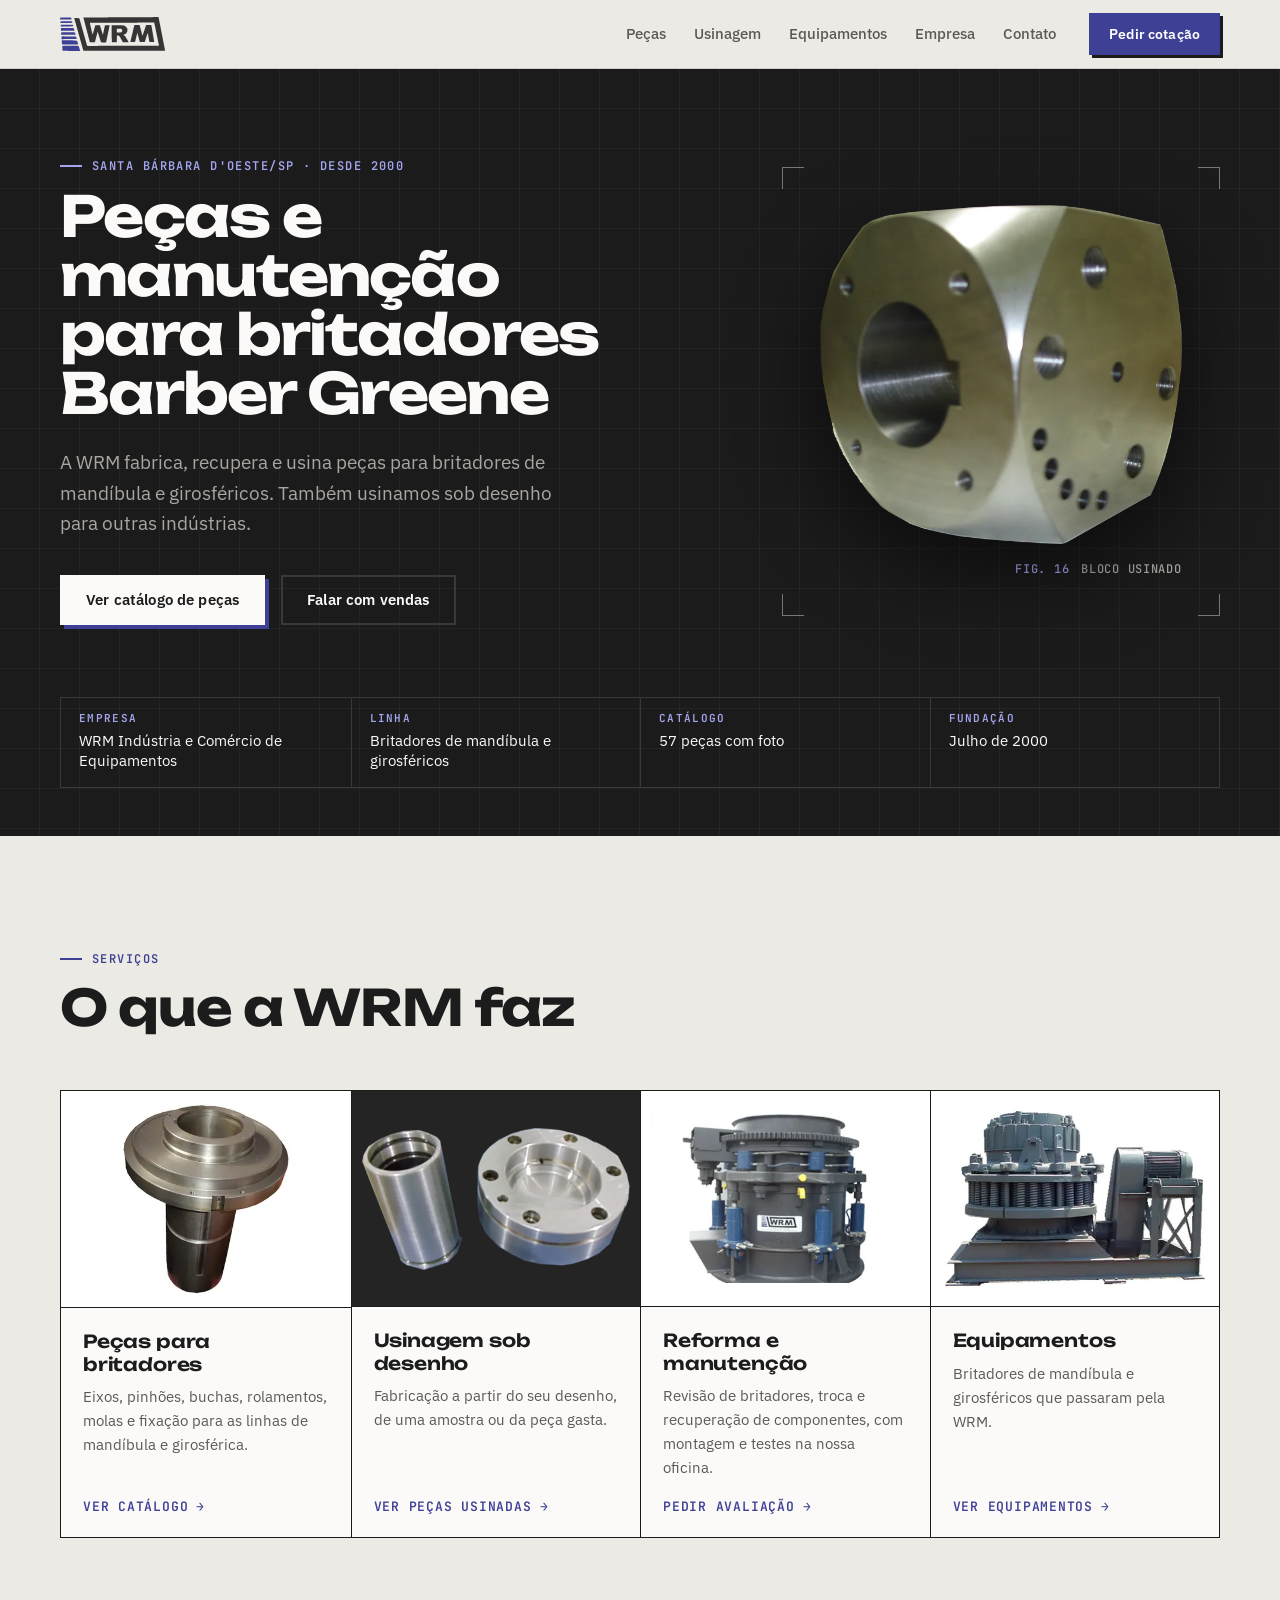
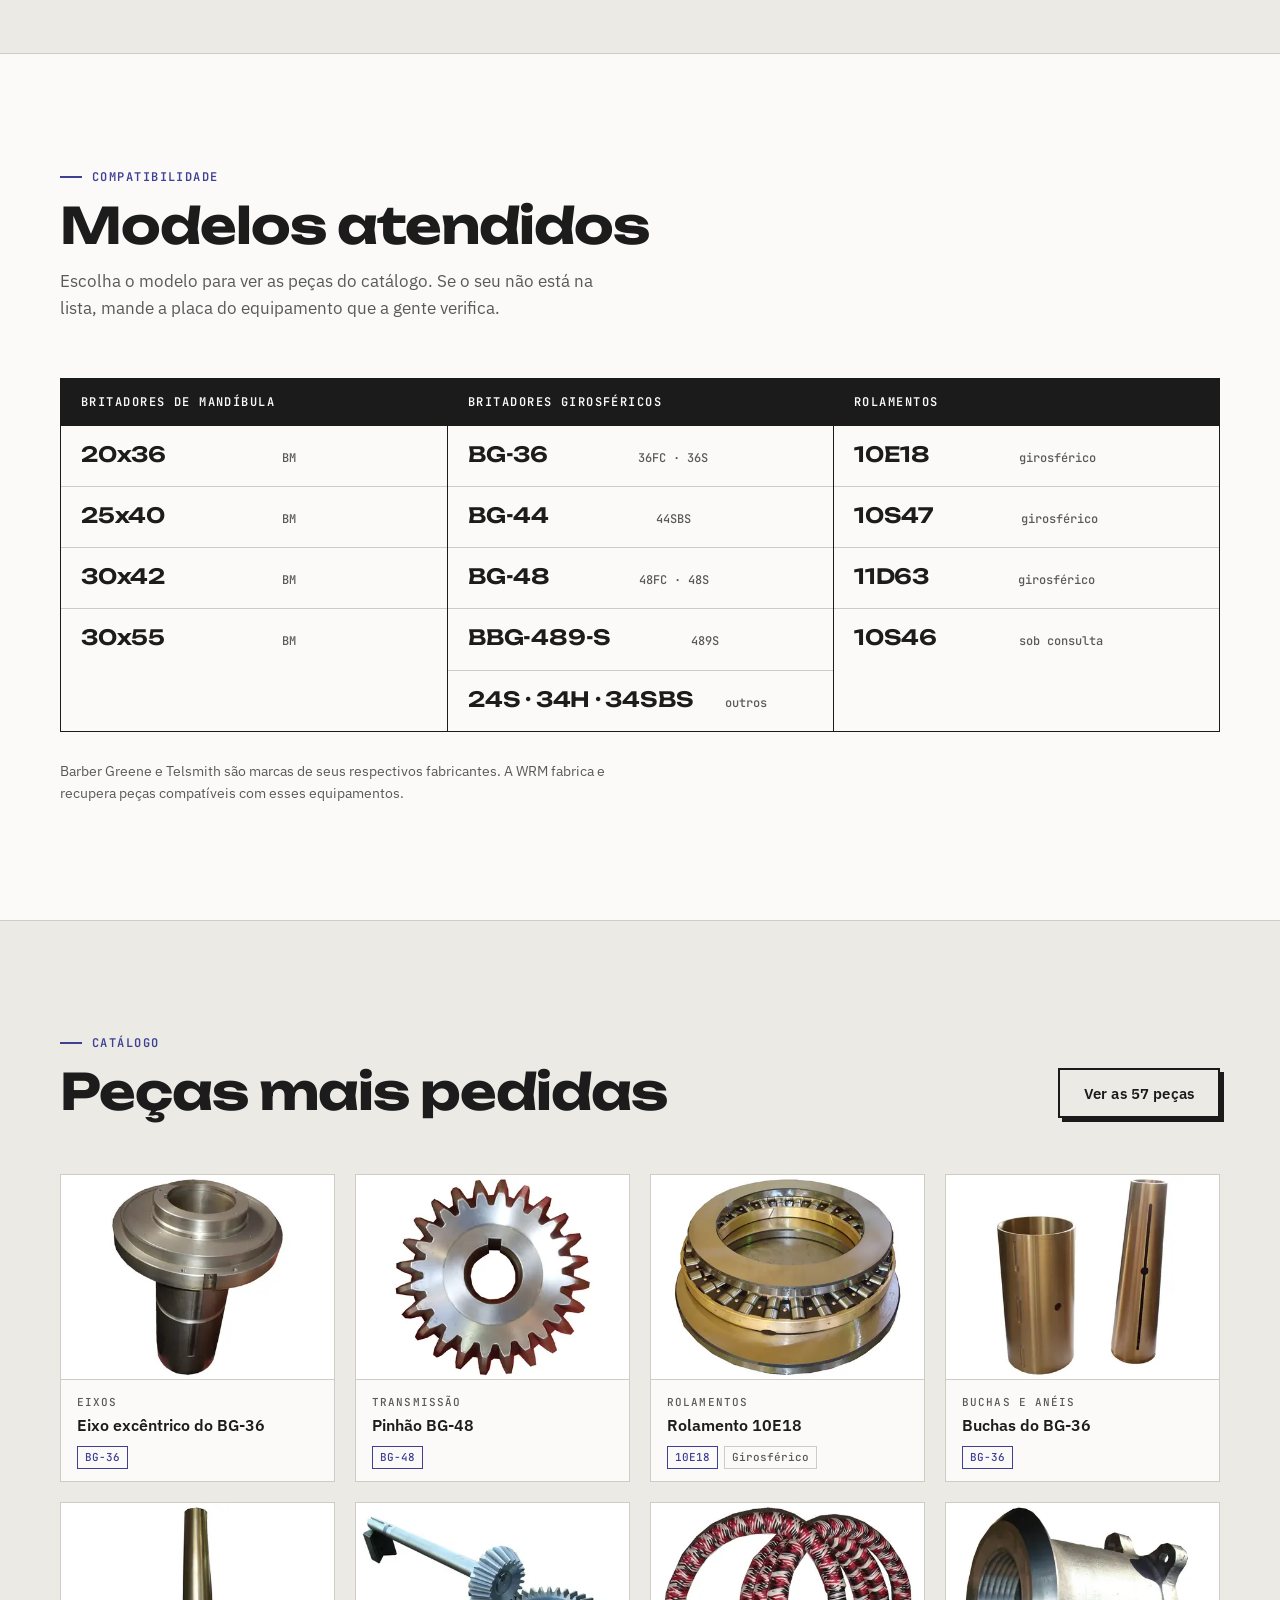
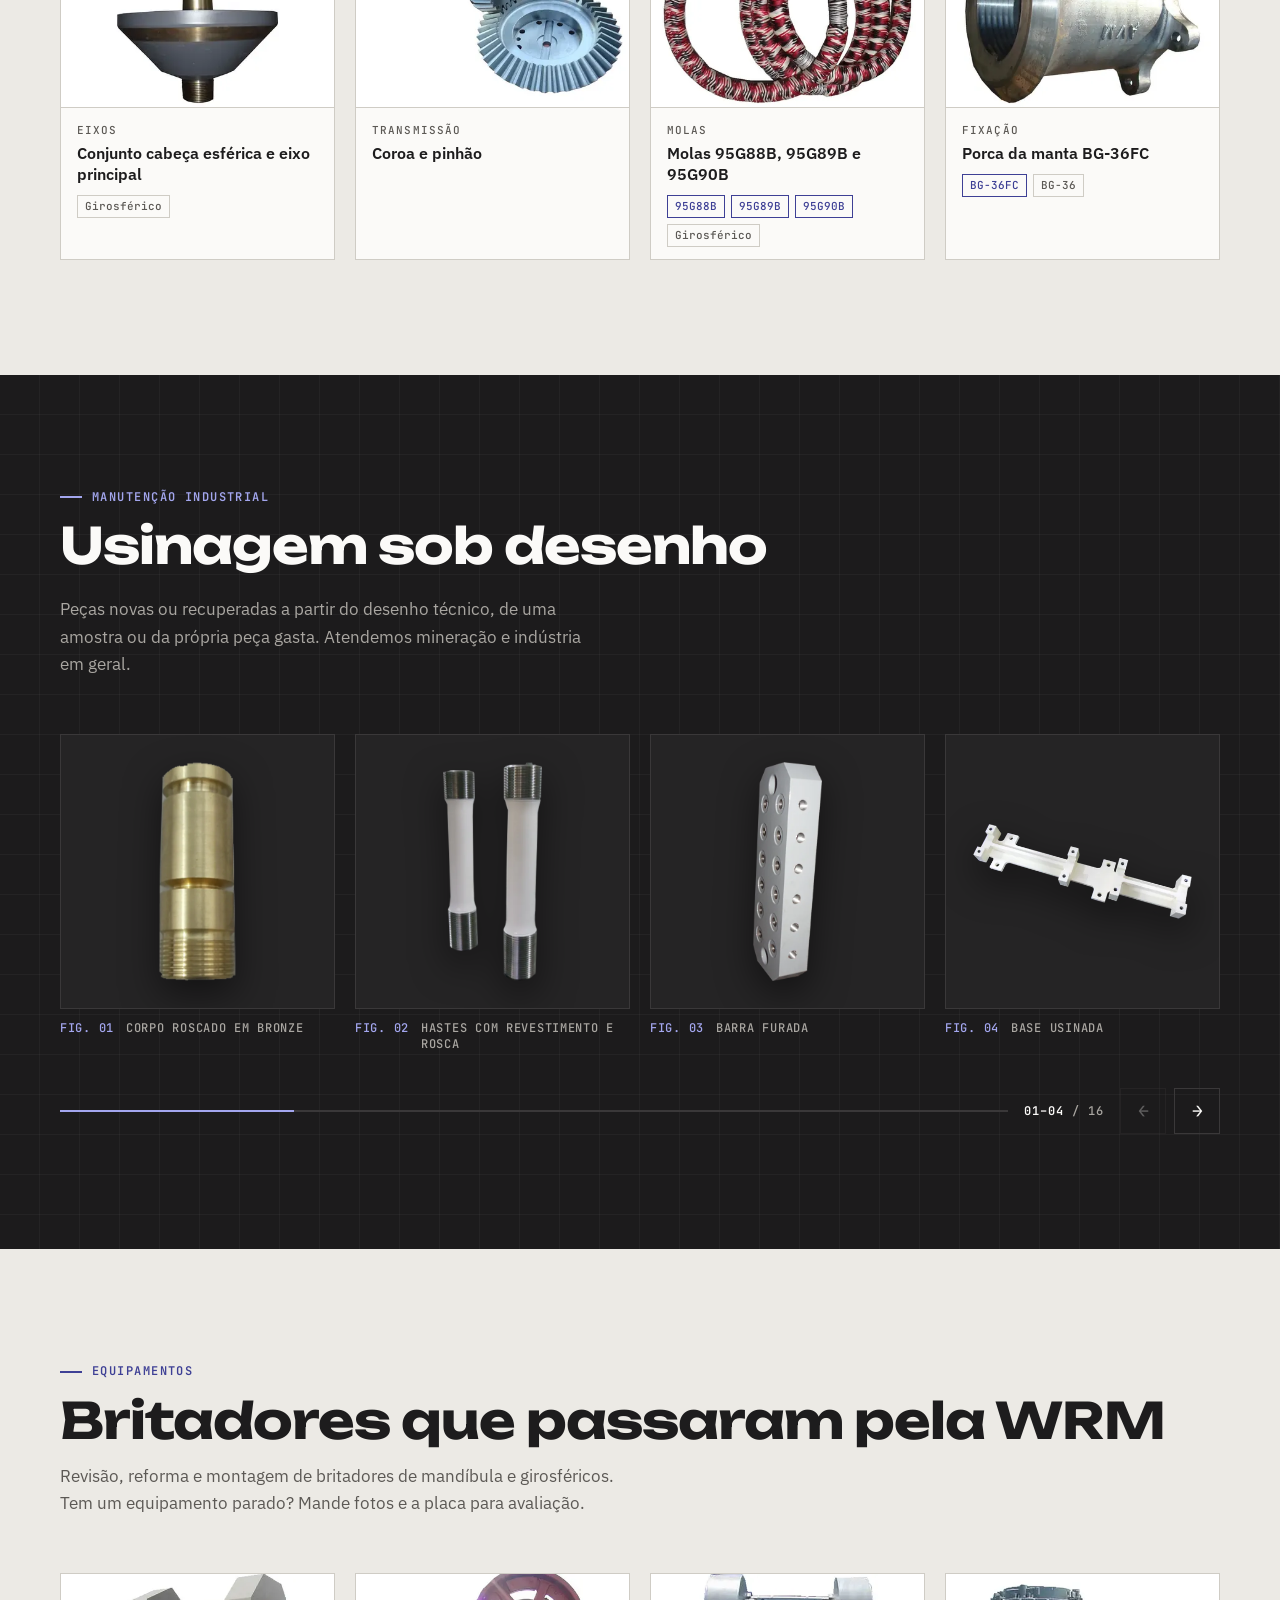
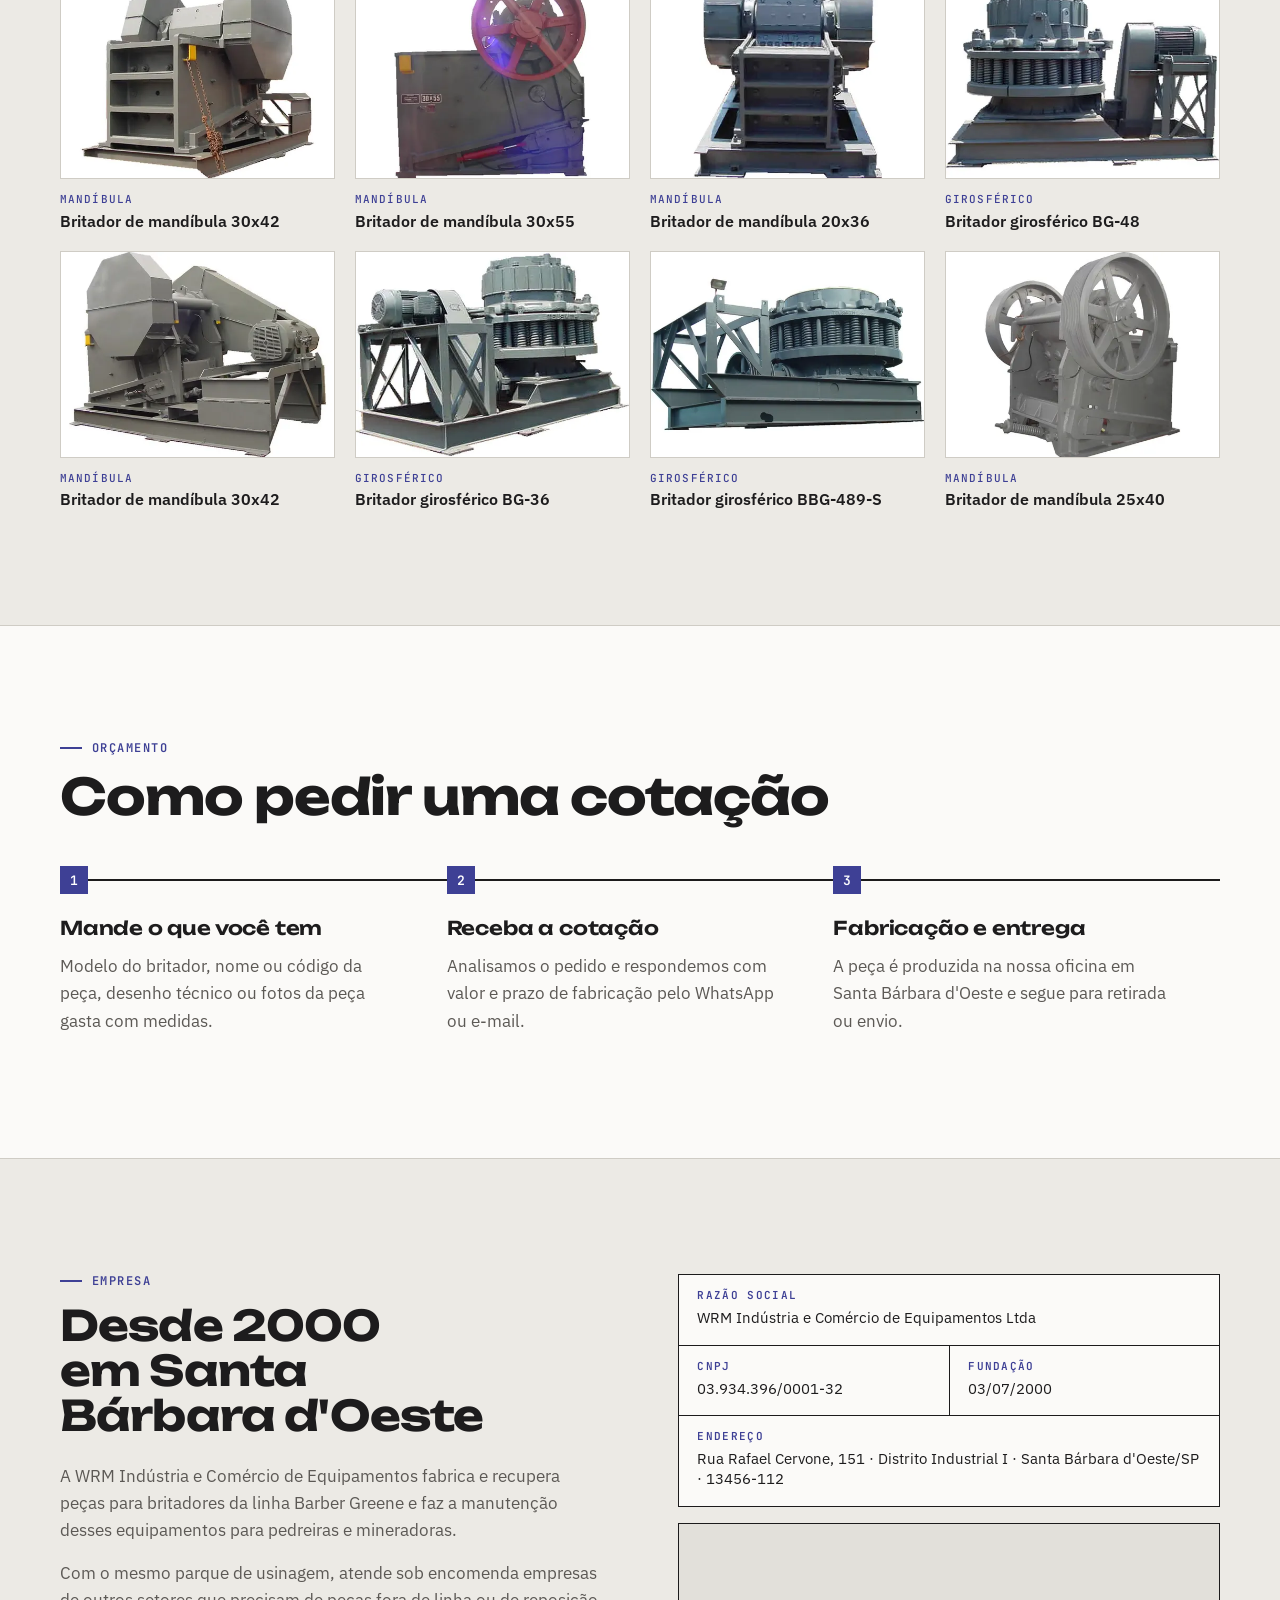
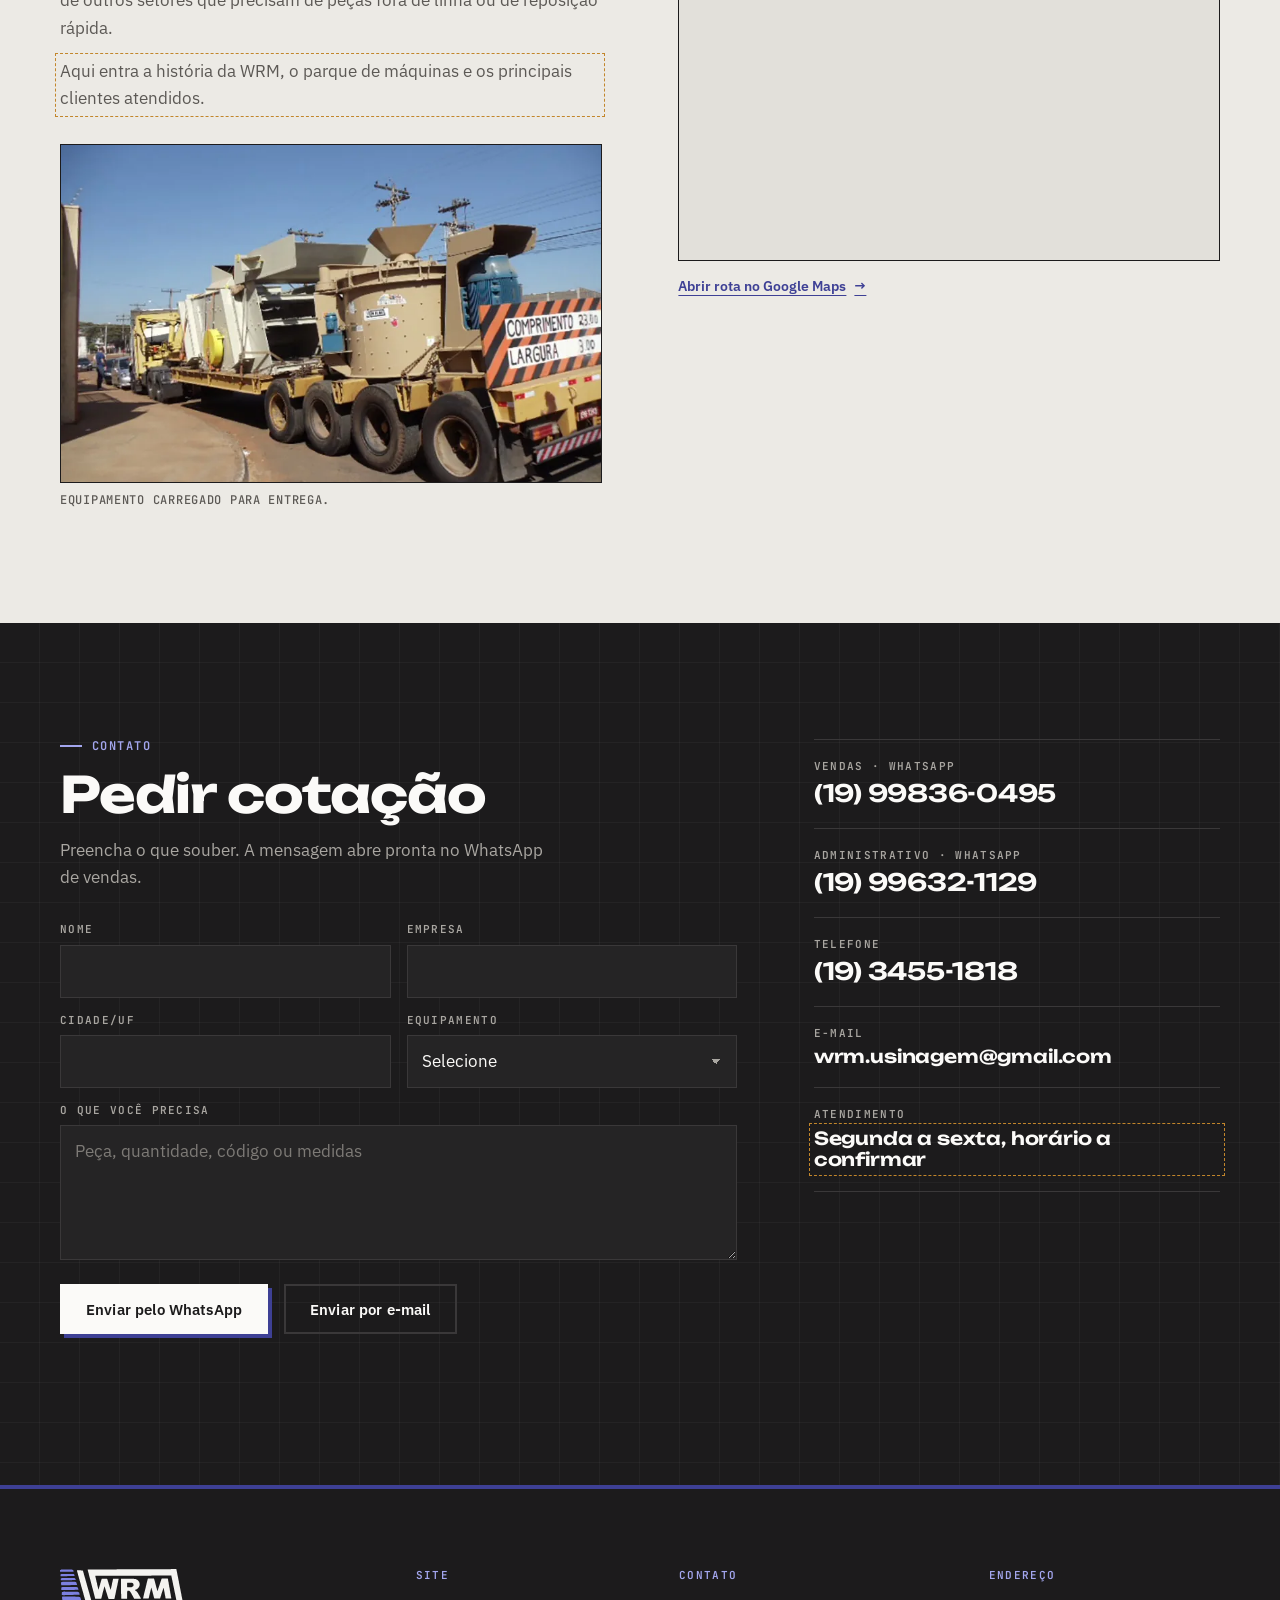
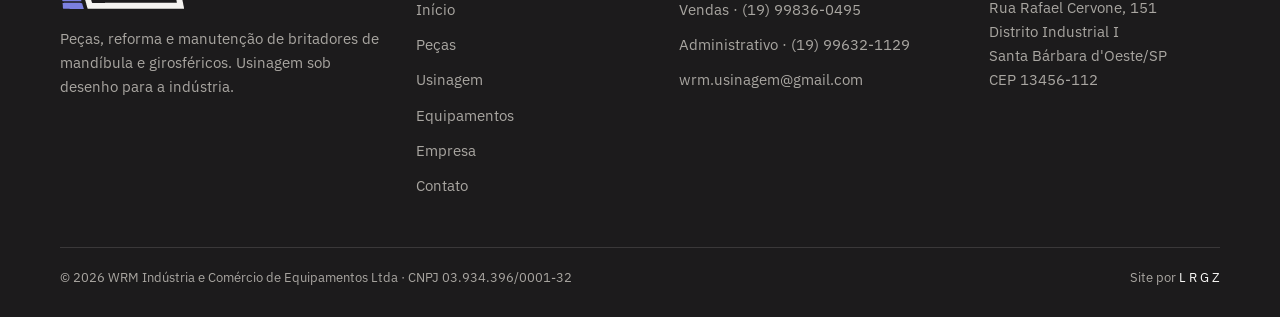
==== commit 98f05a08: "Usinagem: quadros de tamanho fixo, 4/3/1 por tela, barra de progresso e contador no lugar da rolagem" ====
--- a/index.html
+++ b/index.html
@@ -21,7 +21,7 @@
 <link rel="preconnect" href="https://fonts.googleapis.com">
 <link rel="preconnect" href="https://fonts.gstatic.com" crossorigin>
 <link rel="stylesheet" href="https://fonts.googleapis.com/css2?family=IBM+Plex+Sans:ital,wght@0,400;0,500;0,600;1,400&family=JetBrains+Mono:wght@500;600&family=Unbounded:wght@500;600;700&display=swap">
-<link rel="stylesheet" href="assets/css/estilo.css?v=1">
+<link rel="stylesheet" href="assets/css/estilo.css?v=2">
 <script type="application/ld+json">{"@context": "https://schema.org", "@type": "LocalBusiness", "name": "WRM Indústria e Comércio de Equipamentos Ltda", "alternateName": "WRM Equipamentos", "description": "Peças, reforma e manutenção de britadores de mandíbula e girosféricos Barber Greene e usinagem sob desenho. Santa Bárbara d'Oeste/SP, desde 2000.", "url": "https://www.wrmequipamentos.com.br/", "image": "assets/img/og.jpg", "telephone": "+55-19-99836-0495", "email": "wrm.usinagem@gmail.com", "foundingDate": "2000-07-03", "taxID": "03.934.396/0001-32", "address": {"@type": "PostalAddress", "streetAddress": "Rua Rafael Cervone, 151 - Distrito Industrial I", "addressLocality": "Santa Bárbara d'Oeste", "addressRegion": "SP", "postalCode": "13456-112", "addressCountry": "BR"}}</script>
 </head>
 <body class="pg-index">
@@ -358,9 +358,13 @@
   <p class="usi__leg"><span>Fig. 16</span>Bloco usinado</p>
 </li>
     </ul>
-    <div class="usinagem__nav" aria-hidden="true">
-      <button type="button" class="seta" data-rola="-1" tabindex="-1">←</button>
-      <button type="button" class="seta" data-rola="1" tabindex="-1">→</button>
+    <div class="usinagem__nav">
+      <div class="trilho" aria-hidden="true"><span class="trilho__barra" data-trilho></span></div>
+      <p class="usinagem__cont" data-cont aria-hidden="true"><b>01</b> / 16</p>
+      <div class="setas">
+        <button type="button" class="seta" data-rola="-1" aria-label="Peças anteriores">←</button>
+        <button type="button" class="seta" data-rola="1" aria-label="Próximas peças">→</button>
+      </div>
     </div>
   </div>
 </section>
@@ -573,8 +577,8 @@
     <button class="lupa__fechar" type="button" data-fechar aria-label="Fechar">×</button>
   </figure>
 </div>
-<script src="assets/js/catalogo.js?v=1" defer></script>
-<script src="assets/js/pecas.js?v=1" defer></script>
-<script src="assets/js/main.js?v=1" defer></script>
+<script src="assets/js/catalogo.js?v=2" defer></script>
+<script src="assets/js/pecas.js?v=2" defer></script>
+<script src="assets/js/main.js?v=2" defer></script>
 </body>
 </html>
--- a/assets/css/estilo.css
+++ b/assets/css/estilo.css
@@ -363,29 +363,61 @@
 .peca--sob:hover { transform: none; box-shadow: none; }
 
 /* ---------- usinagem ---------- */
+/* faixa: 4 quadros iguais por tela no PC, 3 no tablet, 1 e um pedaço do próximo no celular */
 .usinagem {
-  list-style: none; margin: 0; padding: 0 0 8px;
-  display: grid; grid-auto-flow: column; grid-auto-columns: clamp(220px, 26vw, 300px); gap: 20px;
+  --vis: 4; --gap: 20px;
+  list-style: none; margin: 0; padding: 0;
+  display: grid; grid-auto-flow: column; gap: var(--gap);
+  grid-auto-columns: calc((100% - (var(--vis) - 1) * var(--gap)) / var(--vis));
   overflow-x: auto; overscroll-behavior-x: contain;
-  scroll-snap-type: x mandatory; scrollbar-width: thin; scrollbar-color: var(--linha-esc) transparent;
-}
-.usi { scroll-snap-align: start; }
+  scroll-snap-type: x mandatory; scrollbar-width: none;
+}
+.usinagem::-webkit-scrollbar { display: none; }
+.usi { scroll-snap-align: start; min-width: 0; }
 .usi__foto {
-  display: grid; place-items: center; width: 100%; aspect-ratio: 1; padding: 24px;
+  position: relative; display: block; width: 100%; aspect-ratio: 1; padding: 0; overflow: hidden;
   border: 1px solid var(--linha-esc); background: var(--grafite-2); border-radius: 0; cursor: zoom-in;
   transition: border-color var(--t) var(--curva), background-color var(--t) var(--curva);
 }
-.usi__foto img { width: 100%; height: 100%; object-fit: contain; filter: drop-shadow(0 16px 20px rgba(0,0,0,.5)); transition: transform .6s var(--curva); }
+/* a foto fica presa numa área fixa do quadro: alta ou deitada, o quadro não muda */
+.usi__foto img {
+  position: absolute; inset: 10%; width: 80%; height: 80%;
+  object-fit: contain; filter: drop-shadow(0 14px 18px rgba(0,0,0,.5));
+  transition: transform .6s var(--curva);
+}
 .usi__foto:hover { border-color: var(--azul-claro); background: var(--grafite-3); }
 .usi__foto:hover img { transform: scale(1.06) rotate(-1.5deg); }
-.usinagem__nav { display: flex; gap: 10px; margin-top: 20px; justify-content: flex-end; }
+.usi__leg { margin-top: 12px; min-height: 2.6em; }
+
+.usinagem__nav { display: flex; align-items: center; gap: 16px; margin-top: 24px; }
+.trilho { position: relative; flex: 1; height: 2px; background: var(--linha-esc); overflow: hidden; }
+.trilho__barra {
+  position: absolute; inset: 0 auto 0 0; width: 25%; background: var(--azul-claro);
+  transform-origin: left; transition: transform .2s linear;
+}
+.usinagem__cont { font: 500 12px/1 var(--mono); letter-spacing: .08em; color: var(--cinza-claro); min-width: 7ch; text-align: center; }
+.usinagem__cont b { color: var(--branco); font-weight: 600; }
+.setas { display: flex; gap: 8px; }
 .seta {
-  width: 48px; height: 48px; border: 1px solid var(--linha-esc); background: transparent; color: var(--branco);
+  width: 46px; height: 46px; border: 1px solid var(--linha-esc); background: transparent; color: var(--branco);
   font: 500 18px/1 var(--mono); border-radius: 0;
-  transition: background-color var(--t) var(--curva), border-color var(--t) var(--curva);
-}
-.seta:hover { background: var(--azul); border-color: var(--azul); }
-@media (hover: none) { .usinagem__nav { display: none; } }
+  transition: background-color var(--t) var(--curva), border-color var(--t) var(--curva), opacity var(--t) var(--curva);
+}
+.seta:hover:not(:disabled) { background: var(--azul); border-color: var(--azul); }
+.seta:disabled { opacity: .3; cursor: default; }
+
+@media (max-width: 980px) { .usinagem { --vis: 3; } }
+@media (max-width: 680px) {
+  /* celular: a faixa encosta nas bordas da tela e mostra a ponta do próximo quadro */
+  .usinagem {
+    --vis: 1.35; --gap: 12px;
+    margin-inline: calc(var(--gut) * -1); padding-inline: var(--gut);
+    scroll-padding-inline: var(--gut);
+  }
+  .usi__foto img { inset: 9%; width: 82%; height: 82%; }
+  .setas { display: none; }
+}
+@media (max-width: 360px) { .usinagem { --vis: 1.2; } }
 
 /* ---------- equipamentos ---------- */
 .equipamentos { list-style: none; margin: 0; padding: 0; display: grid; grid-template-columns: repeat(4, minmax(0, 1fr)); gap: 20px; }
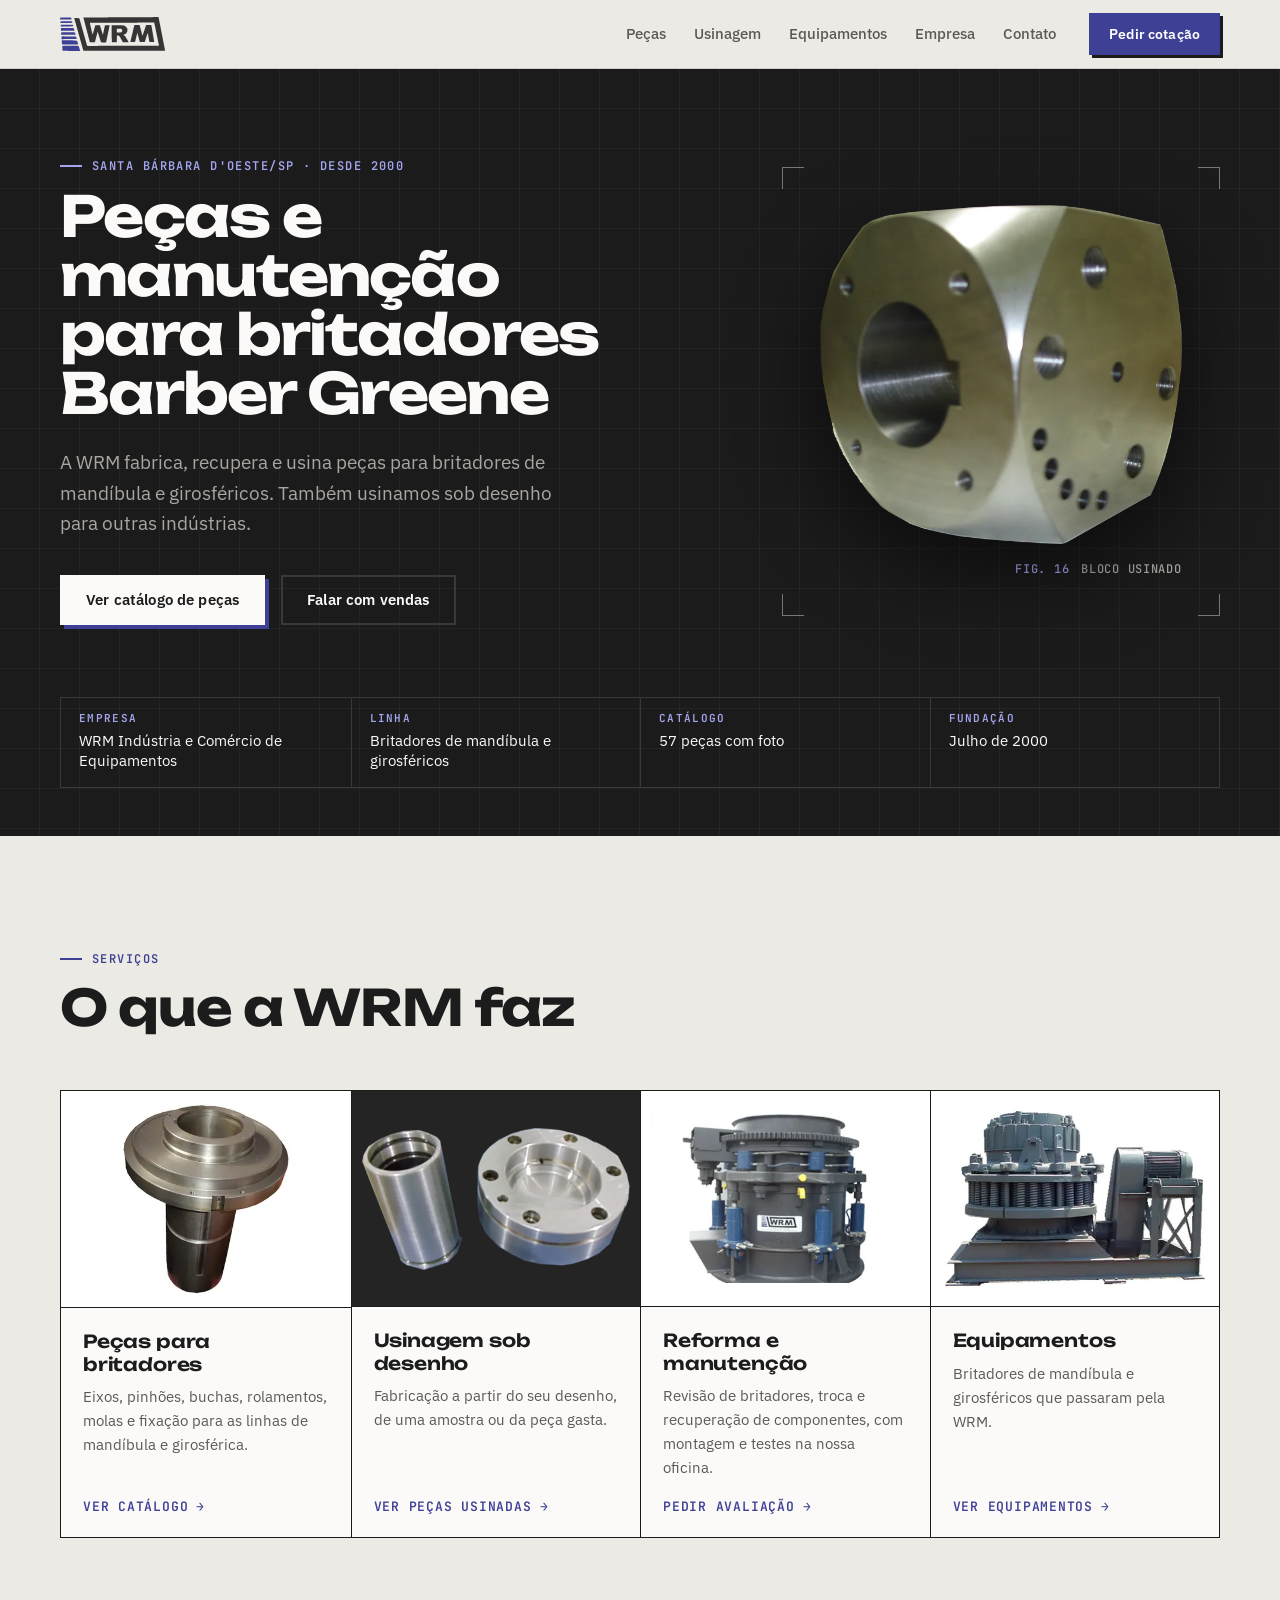
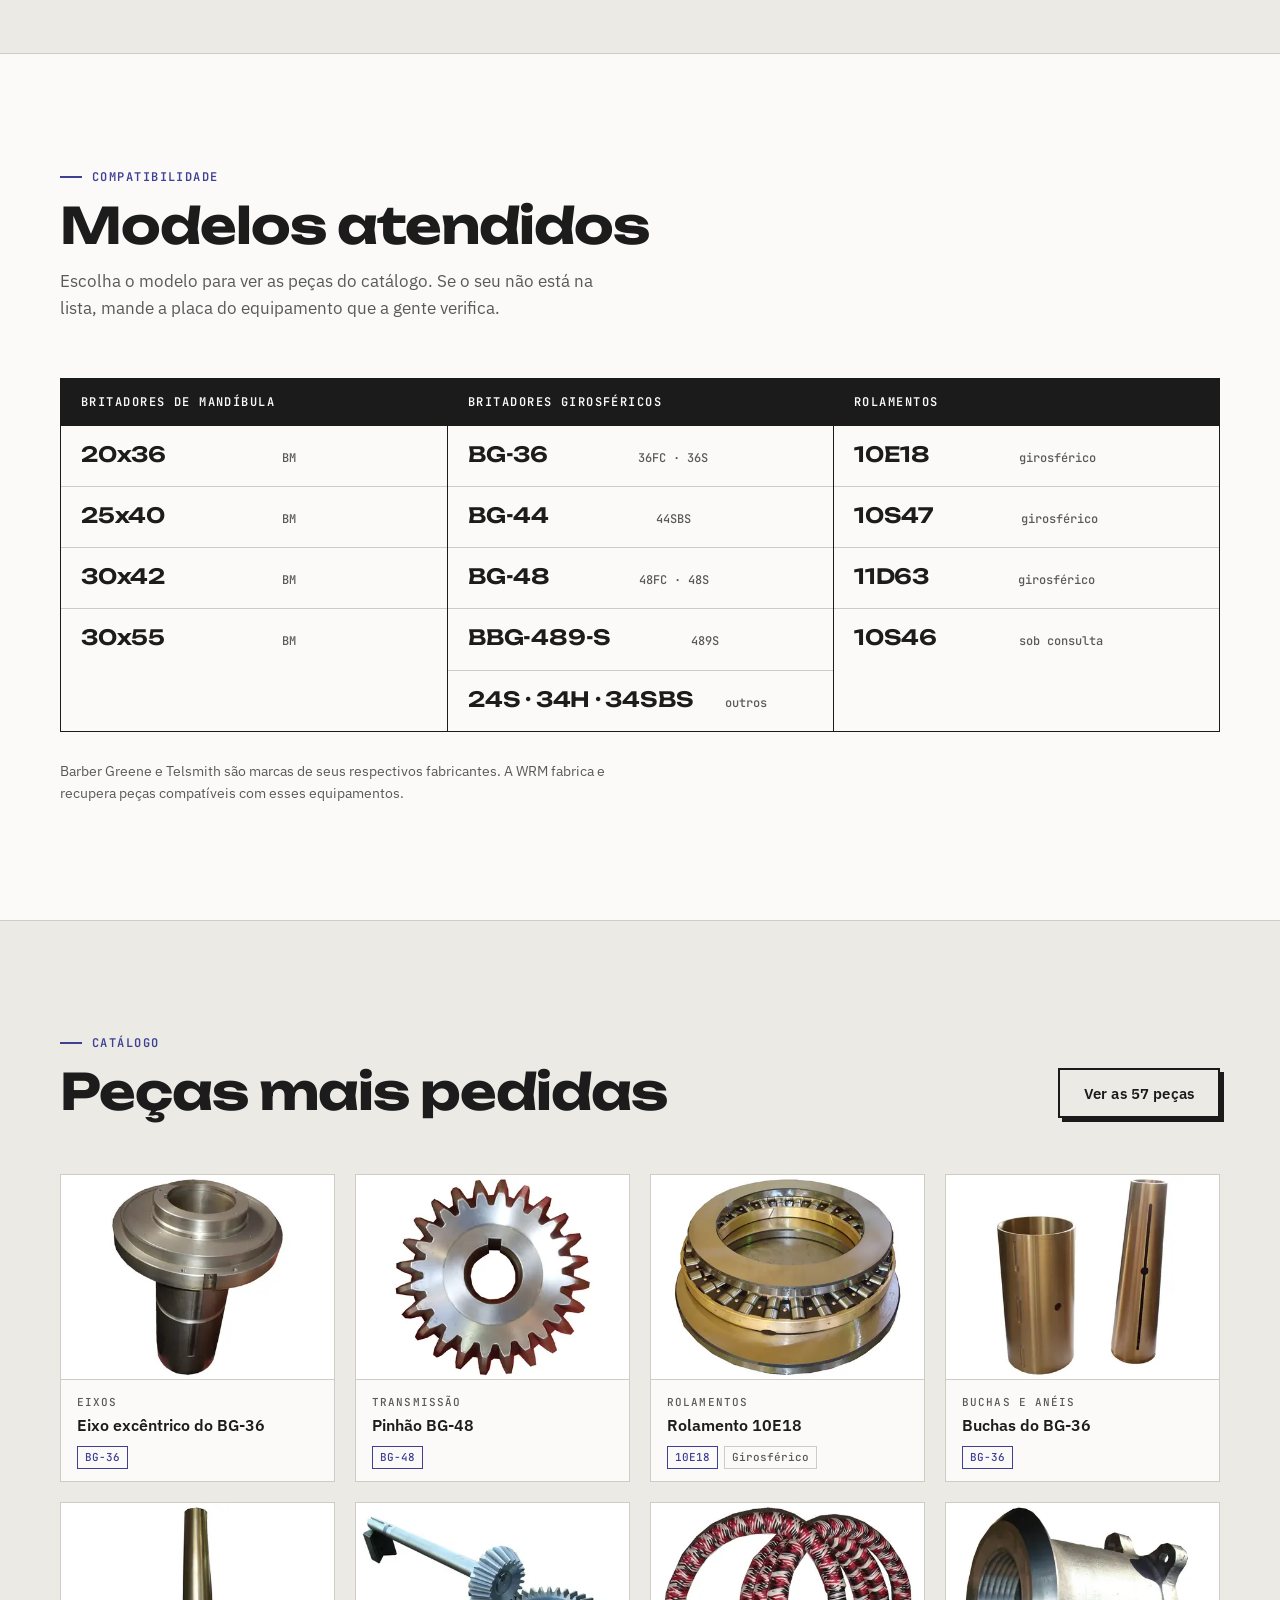
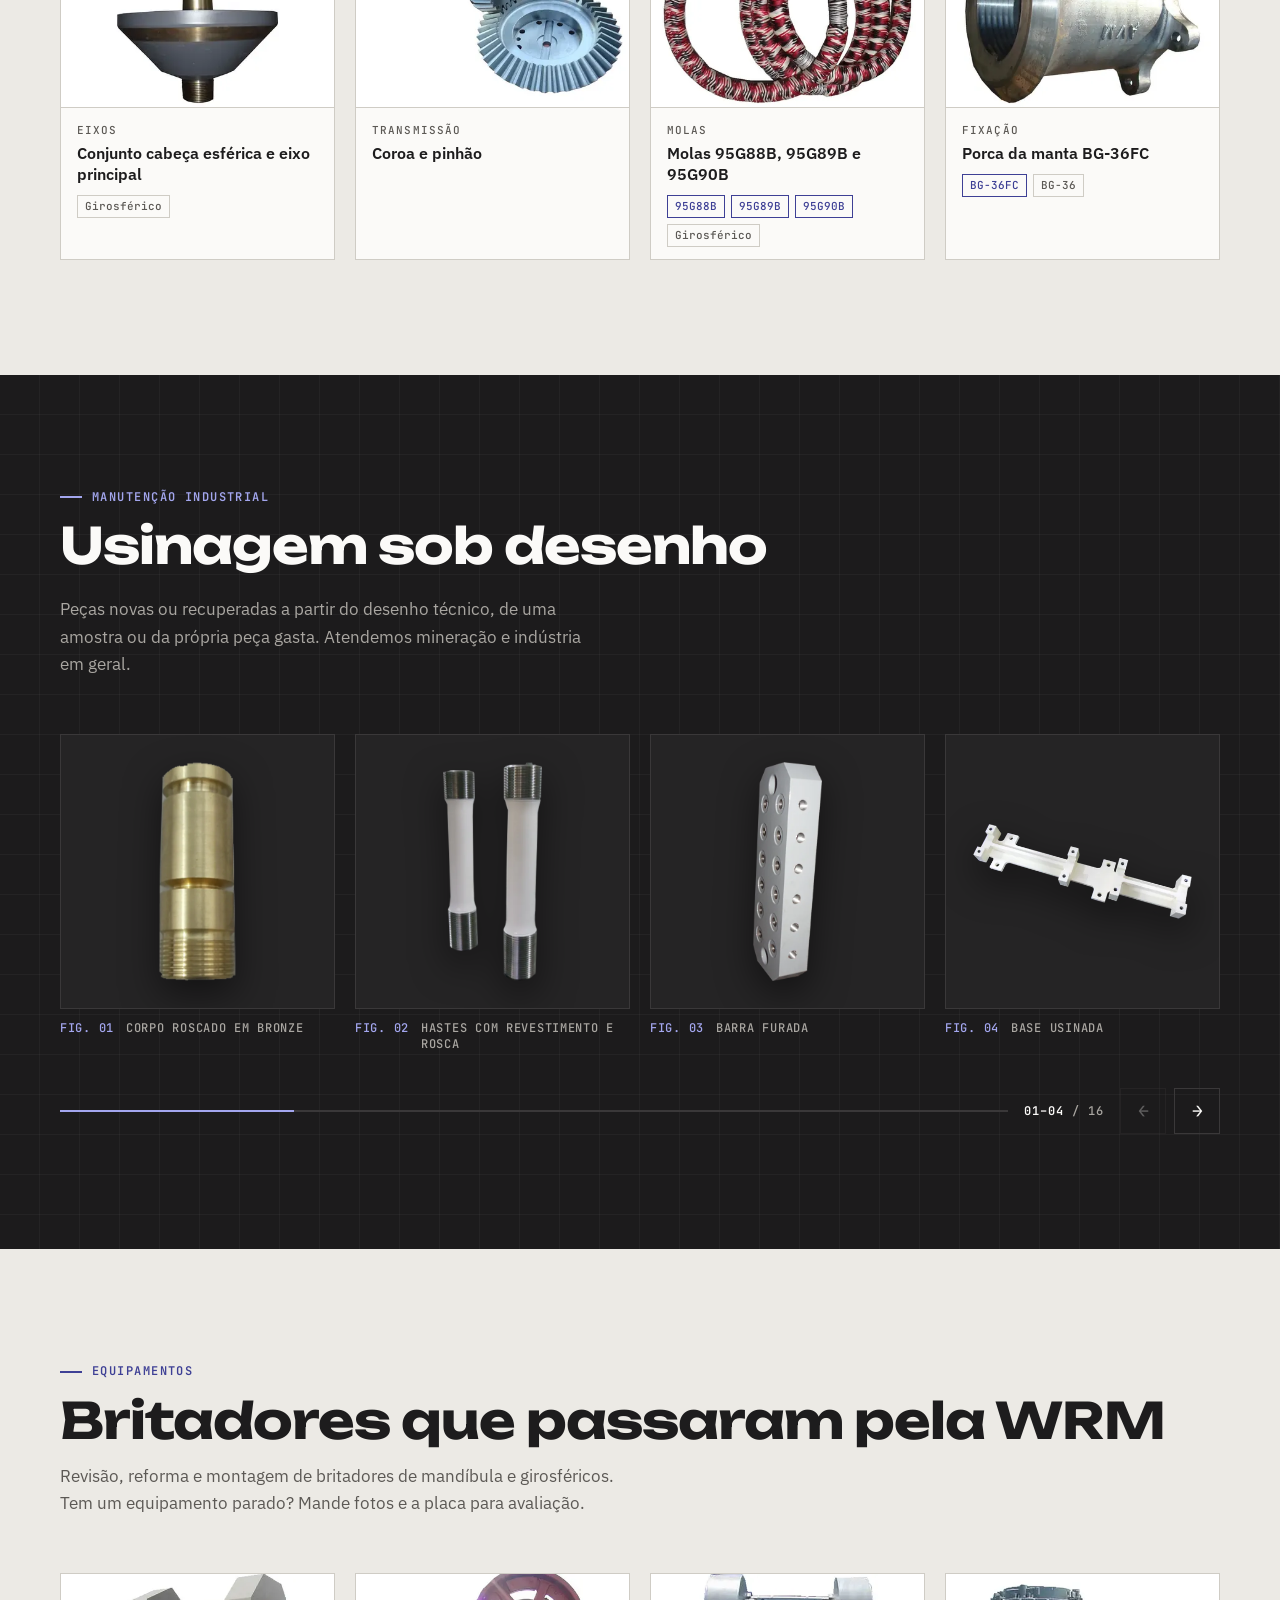
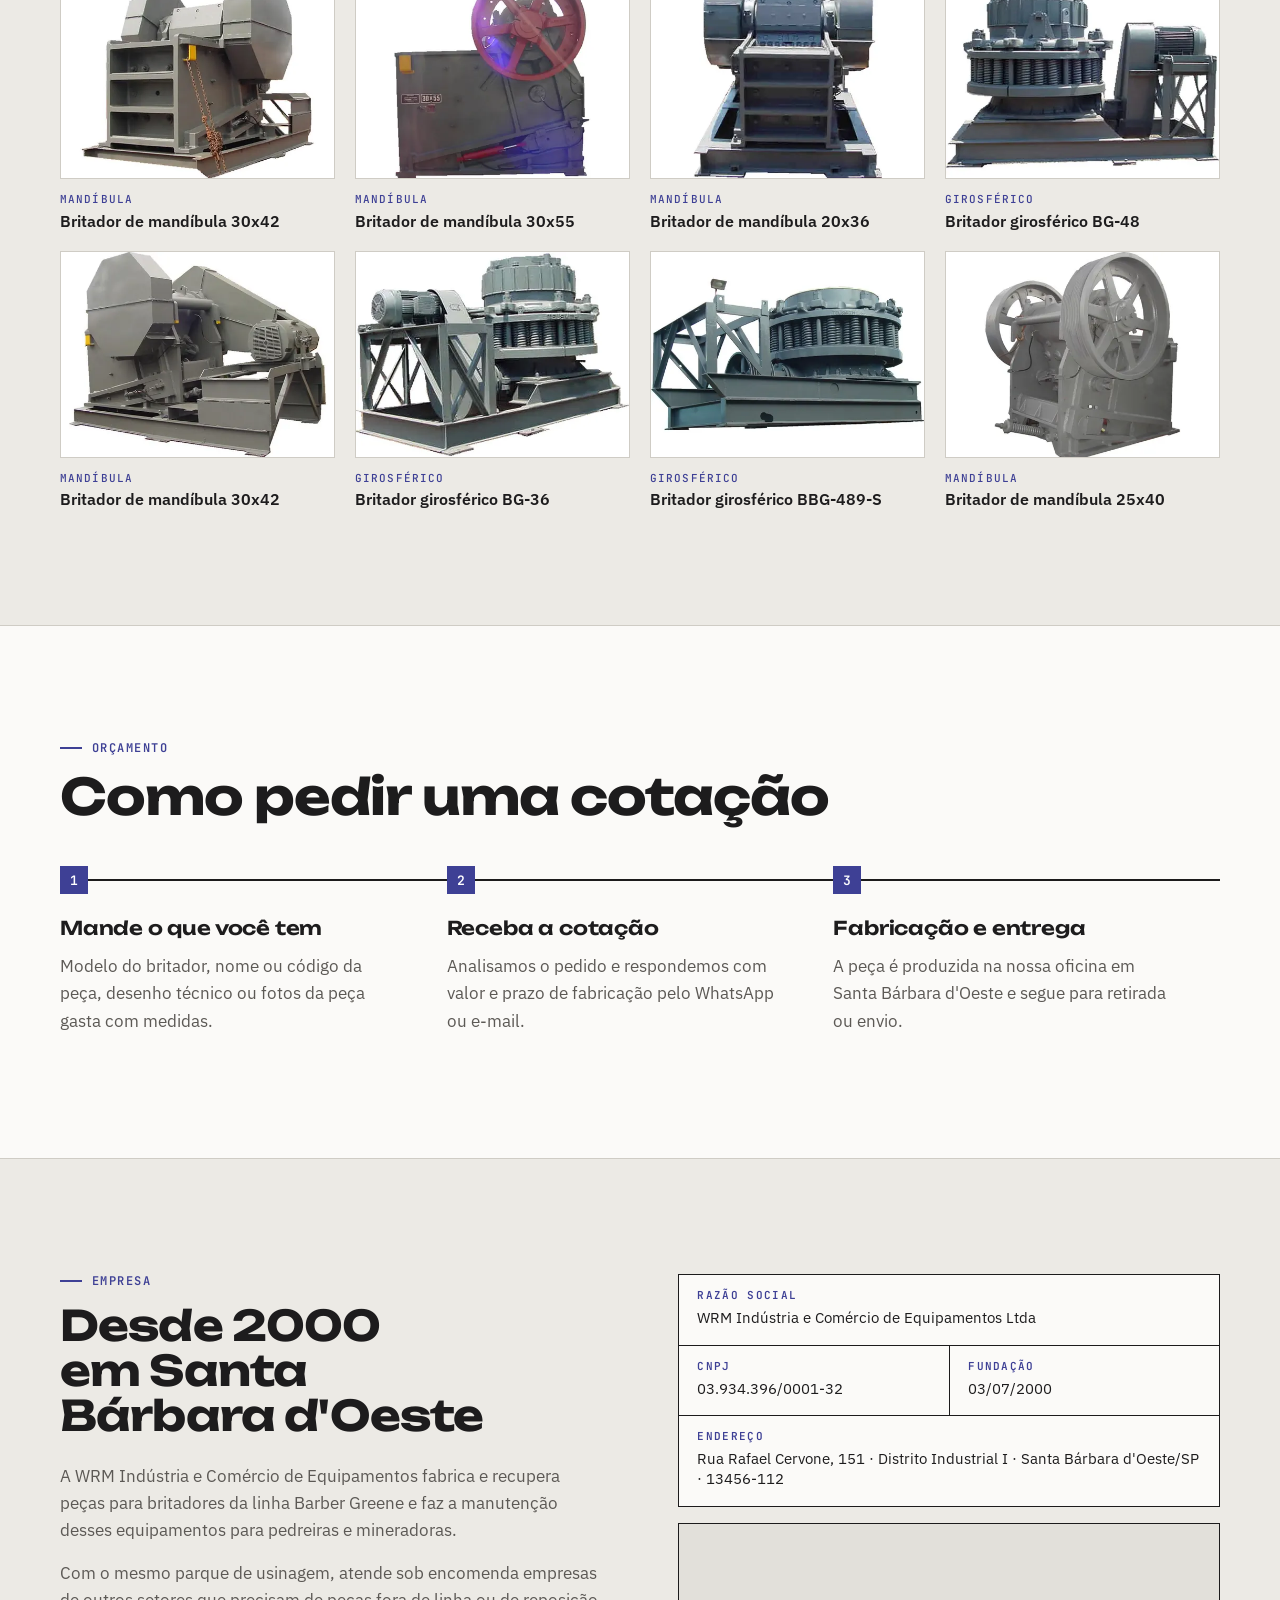
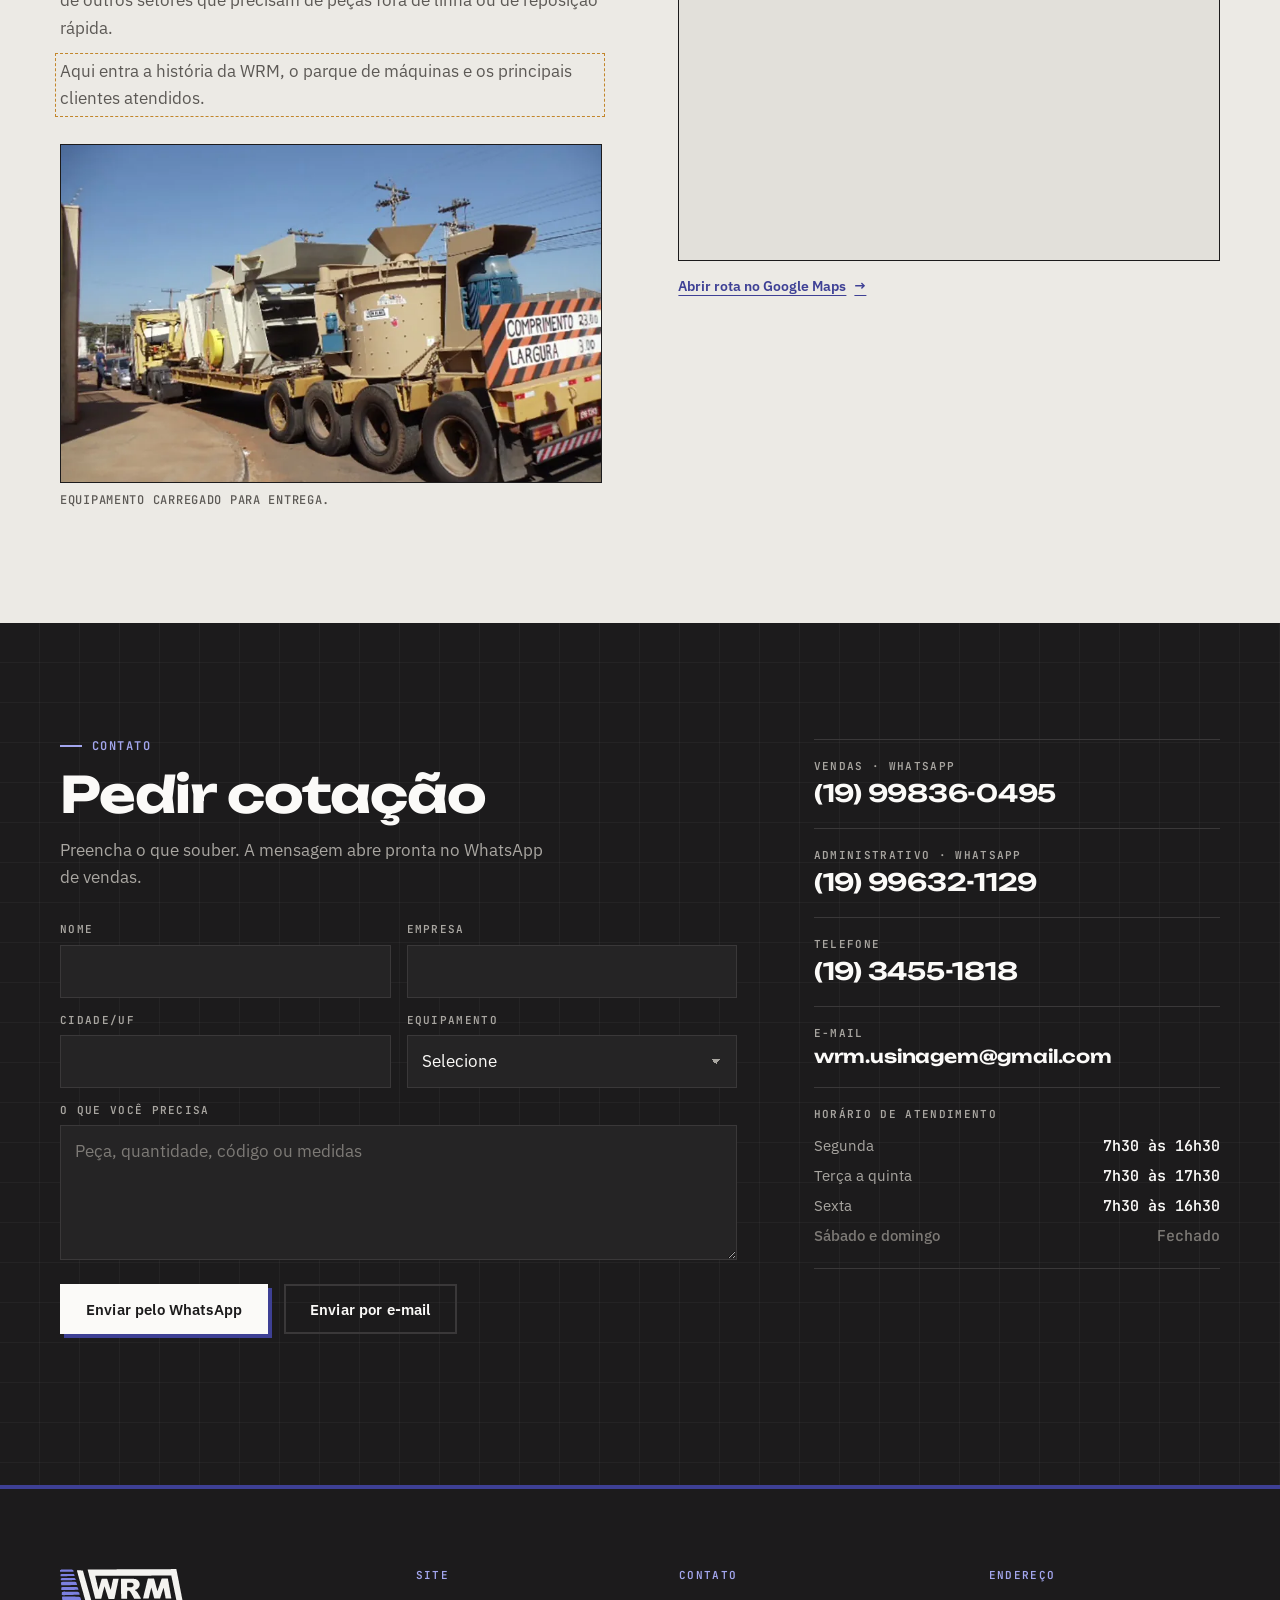
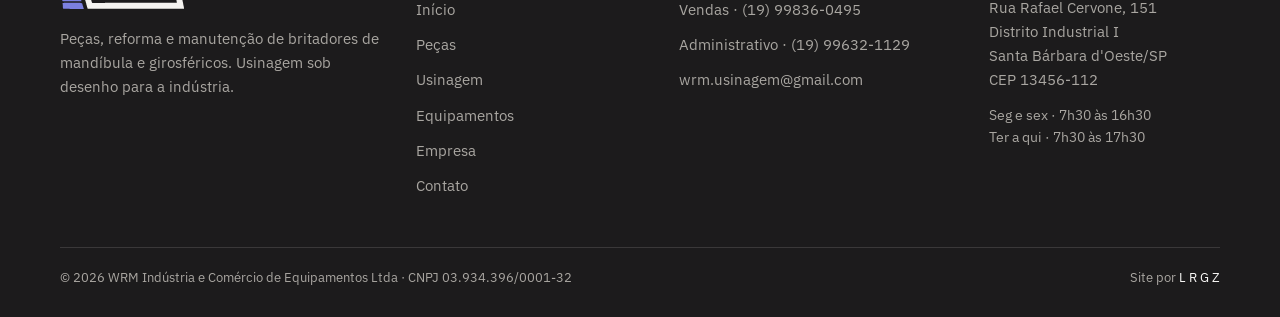
==== commit d80bcca9: "Horário de atendimento (Google): contato, rodapé e JSON-LD Co-Authored-By: Claude Opus 5.5 <noreply@" ====
--- a/index.html
+++ b/index.html
@@ -21,8 +21,8 @@
 <link rel="preconnect" href="https://fonts.googleapis.com">
 <link rel="preconnect" href="https://fonts.gstatic.com" crossorigin>
 <link rel="stylesheet" href="https://fonts.googleapis.com/css2?family=IBM+Plex+Sans:ital,wght@0,400;0,500;0,600;1,400&family=JetBrains+Mono:wght@500;600&family=Unbounded:wght@500;600;700&display=swap">
-<link rel="stylesheet" href="assets/css/estilo.css?v=2">
-<script type="application/ld+json">{"@context": "https://schema.org", "@type": "LocalBusiness", "name": "WRM Indústria e Comércio de Equipamentos Ltda", "alternateName": "WRM Equipamentos", "description": "Peças, reforma e manutenção de britadores de mandíbula e girosféricos Barber Greene e usinagem sob desenho. Santa Bárbara d'Oeste/SP, desde 2000.", "url": "https://www.wrmequipamentos.com.br/", "image": "assets/img/og.jpg", "telephone": "+55-19-99836-0495", "email": "wrm.usinagem@gmail.com", "foundingDate": "2000-07-03", "taxID": "03.934.396/0001-32", "address": {"@type": "PostalAddress", "streetAddress": "Rua Rafael Cervone, 151 - Distrito Industrial I", "addressLocality": "Santa Bárbara d'Oeste", "addressRegion": "SP", "postalCode": "13456-112", "addressCountry": "BR"}}</script>
+<link rel="stylesheet" href="assets/css/estilo.css?v=3">
+<script type="application/ld+json">{"@context": "https://schema.org", "@type": "LocalBusiness", "name": "WRM Indústria e Comércio de Equipamentos Ltda", "alternateName": "WRM Equipamentos", "description": "Peças, reforma e manutenção de britadores de mandíbula e girosféricos Barber Greene e usinagem sob desenho. Santa Bárbara d'Oeste/SP, desde 2000.", "url": "https://www.wrmequipamentos.com.br/", "image": "assets/img/og.jpg", "telephone": "+55-19-99836-0495", "email": "wrm.usinagem@gmail.com", "foundingDate": "2000-07-03", "taxID": "03.934.396/0001-32", "openingHoursSpecification": [{"@type": "OpeningHoursSpecification", "dayOfWeek": ["Monday", "Friday"], "opens": "07:30", "closes": "16:30"}, {"@type": "OpeningHoursSpecification", "dayOfWeek": ["Tuesday", "Wednesday", "Thursday"], "opens": "07:30", "closes": "17:30"}], "address": {"@type": "PostalAddress", "streetAddress": "Rua Rafael Cervone, 151 - Distrito Industrial I", "addressLocality": "Santa Bárbara d'Oeste", "addressRegion": "SP", "postalCode": "13456-112", "addressCountry": "BR"}}</script>
 </head>
 <body class="pg-index">
 <a class="pular" href="#conteudo">Pular para o conteúdo</a>
@@ -533,7 +533,13 @@
         <span class="canal__rot">E-mail</span><span class="canal__val canal__val--menor">wrm.usinagem@gmail.com</span>
       </a>
       <div class="canal canal--sem">
-        <span class="canal__rot">Atendimento</span><span class="canal__val canal__val--menor a-confirmar">Segunda a sexta, horário a confirmar</span>
+        <span class="canal__rot">Horário de atendimento</span>
+        <dl class="horario">
+          <div><dt>Segunda</dt><dd>7h30 às 16h30</dd></div>
+          <div><dt>Terça a quinta</dt><dd>7h30 às 17h30</dd></div>
+          <div><dt>Sexta</dt><dd>7h30 às 16h30</dd></div>
+          <div class="horario__fechado"><dt>Sábado e domingo</dt><dd>Fechado</dd></div>
+        </dl>
       </div>
     </div>
   </div>
@@ -561,6 +567,7 @@
       <div>
         <h2 class="rodape__tit">Endereço</h2>
         <address>Rua Rafael Cervone, 151<br>Distrito Industrial I<br>Santa Bárbara d'Oeste/SP<br>CEP 13456-112</address>
+        <p class="rodape__hora">Seg e sex · 7h30 às 16h30<br>Ter a qui · 7h30 às 17h30</p>
       </div>
     </div>
     <div class="rodape__fim">
@@ -577,8 +584,8 @@
     <button class="lupa__fechar" type="button" data-fechar aria-label="Fechar">×</button>
   </figure>
 </div>
-<script src="assets/js/catalogo.js?v=2" defer></script>
-<script src="assets/js/pecas.js?v=2" defer></script>
-<script src="assets/js/main.js?v=2" defer></script>
+<script src="assets/js/catalogo.js?v=3" defer></script>
+<script src="assets/js/pecas.js?v=3" defer></script>
+<script src="assets/js/main.js?v=3" defer></script>
 </body>
 </html>
--- a/assets/css/estilo.css
+++ b/assets/css/estilo.css
@@ -490,6 +490,12 @@
 .canal__rot { font: 600 11px/1.2 var(--mono); letter-spacing: .12em; text-transform: uppercase; color: var(--cinza-claro); }
 .canal__val { font: 600 clamp(18px, 2vw, 24px)/1.2 var(--display); letter-spacing: -.01em; color: var(--branco); overflow-wrap: anywhere; }
 .canal__val--menor { font-size: clamp(15px, 1.5vw, 18px); }
+.horario { margin: 6px 0 0; display: grid; gap: 6px; }
+.horario div { display: flex; justify-content: space-between; align-items: baseline; gap: 16px; }
+.horario dt { font-size: 15px; color: var(--cinza-claro); }
+.horario dd { margin: 0; font: 600 15px/1.3 var(--mono); color: var(--branco); white-space: nowrap; }
+.horario__fechado dt, .horario__fechado dd { color: #7d7a76; font-weight: 500; }
+.rodape__hora { margin-top: 12px; font-size: 14px; line-height: 1.6; }
 @media (hover: hover) {
   a.canal:hover { padding-left: 10px; }
   a.canal:hover::after { opacity: 1; right: 4px; }
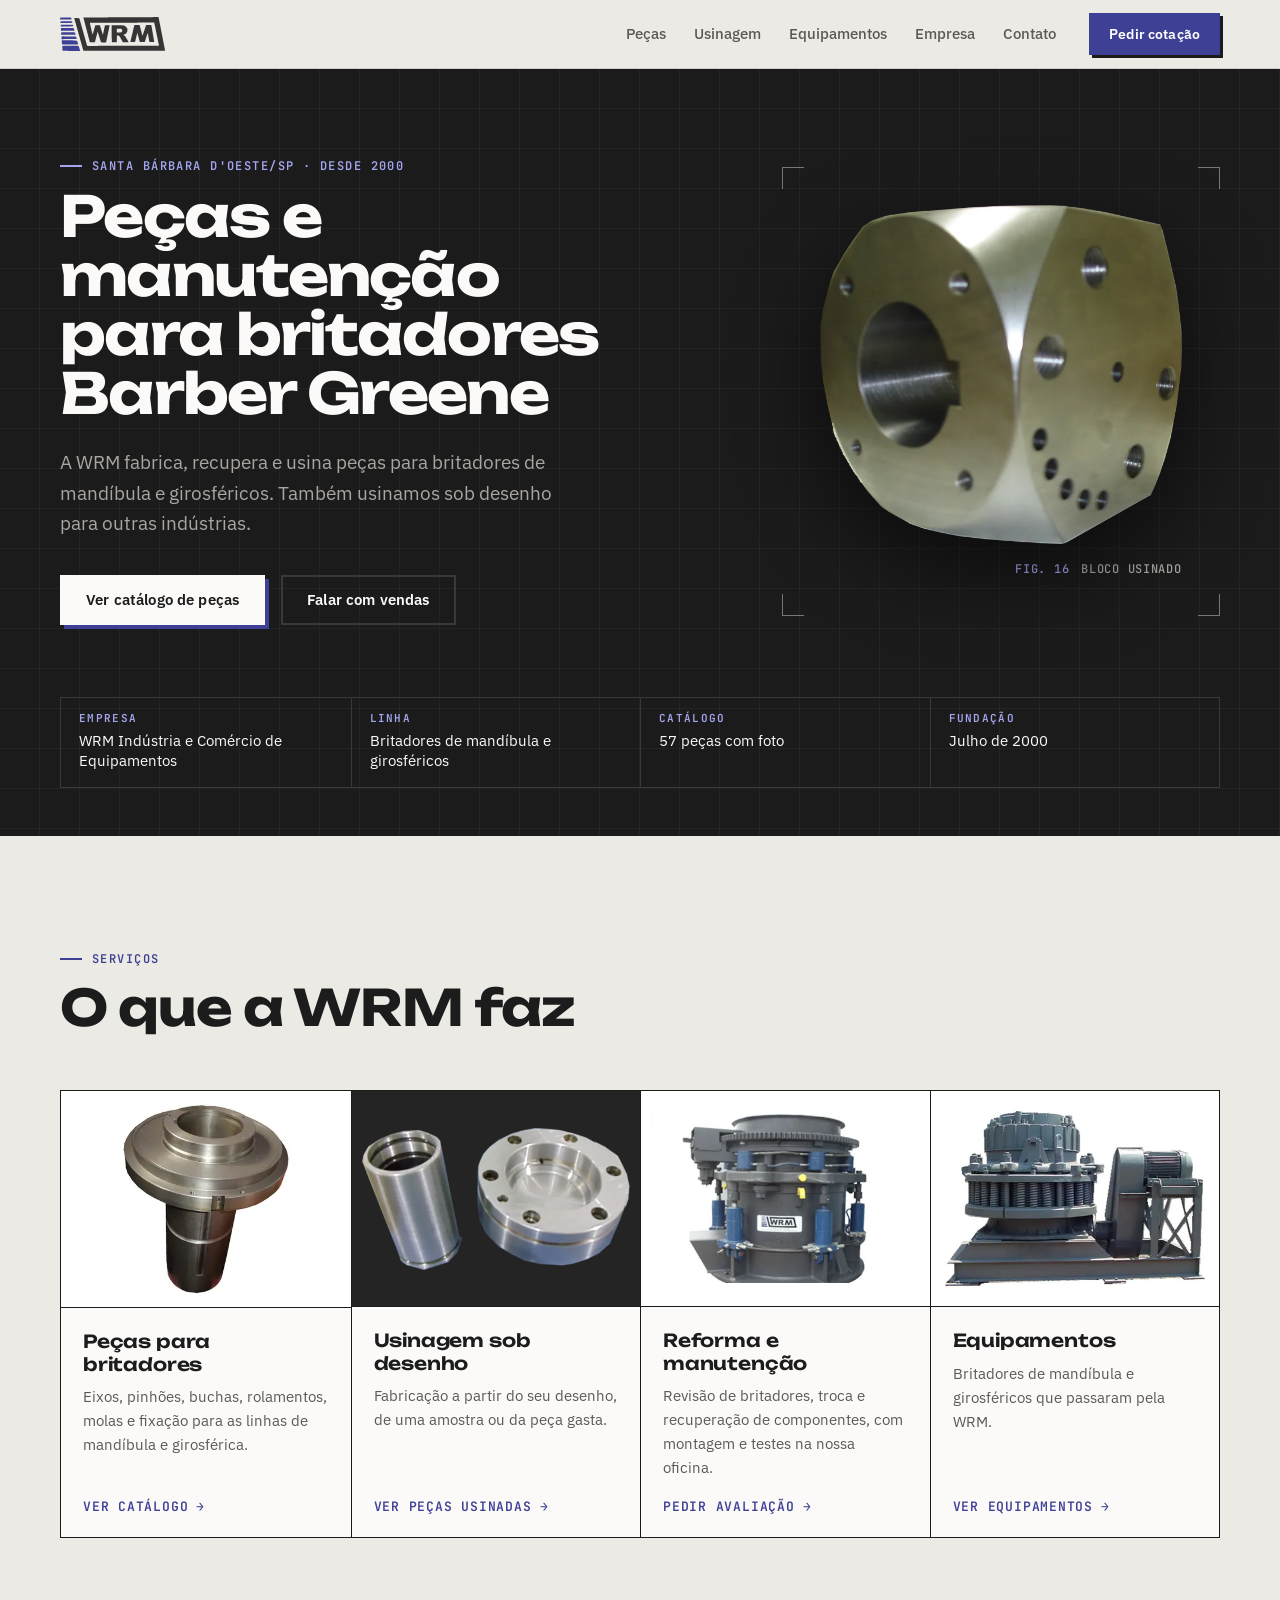
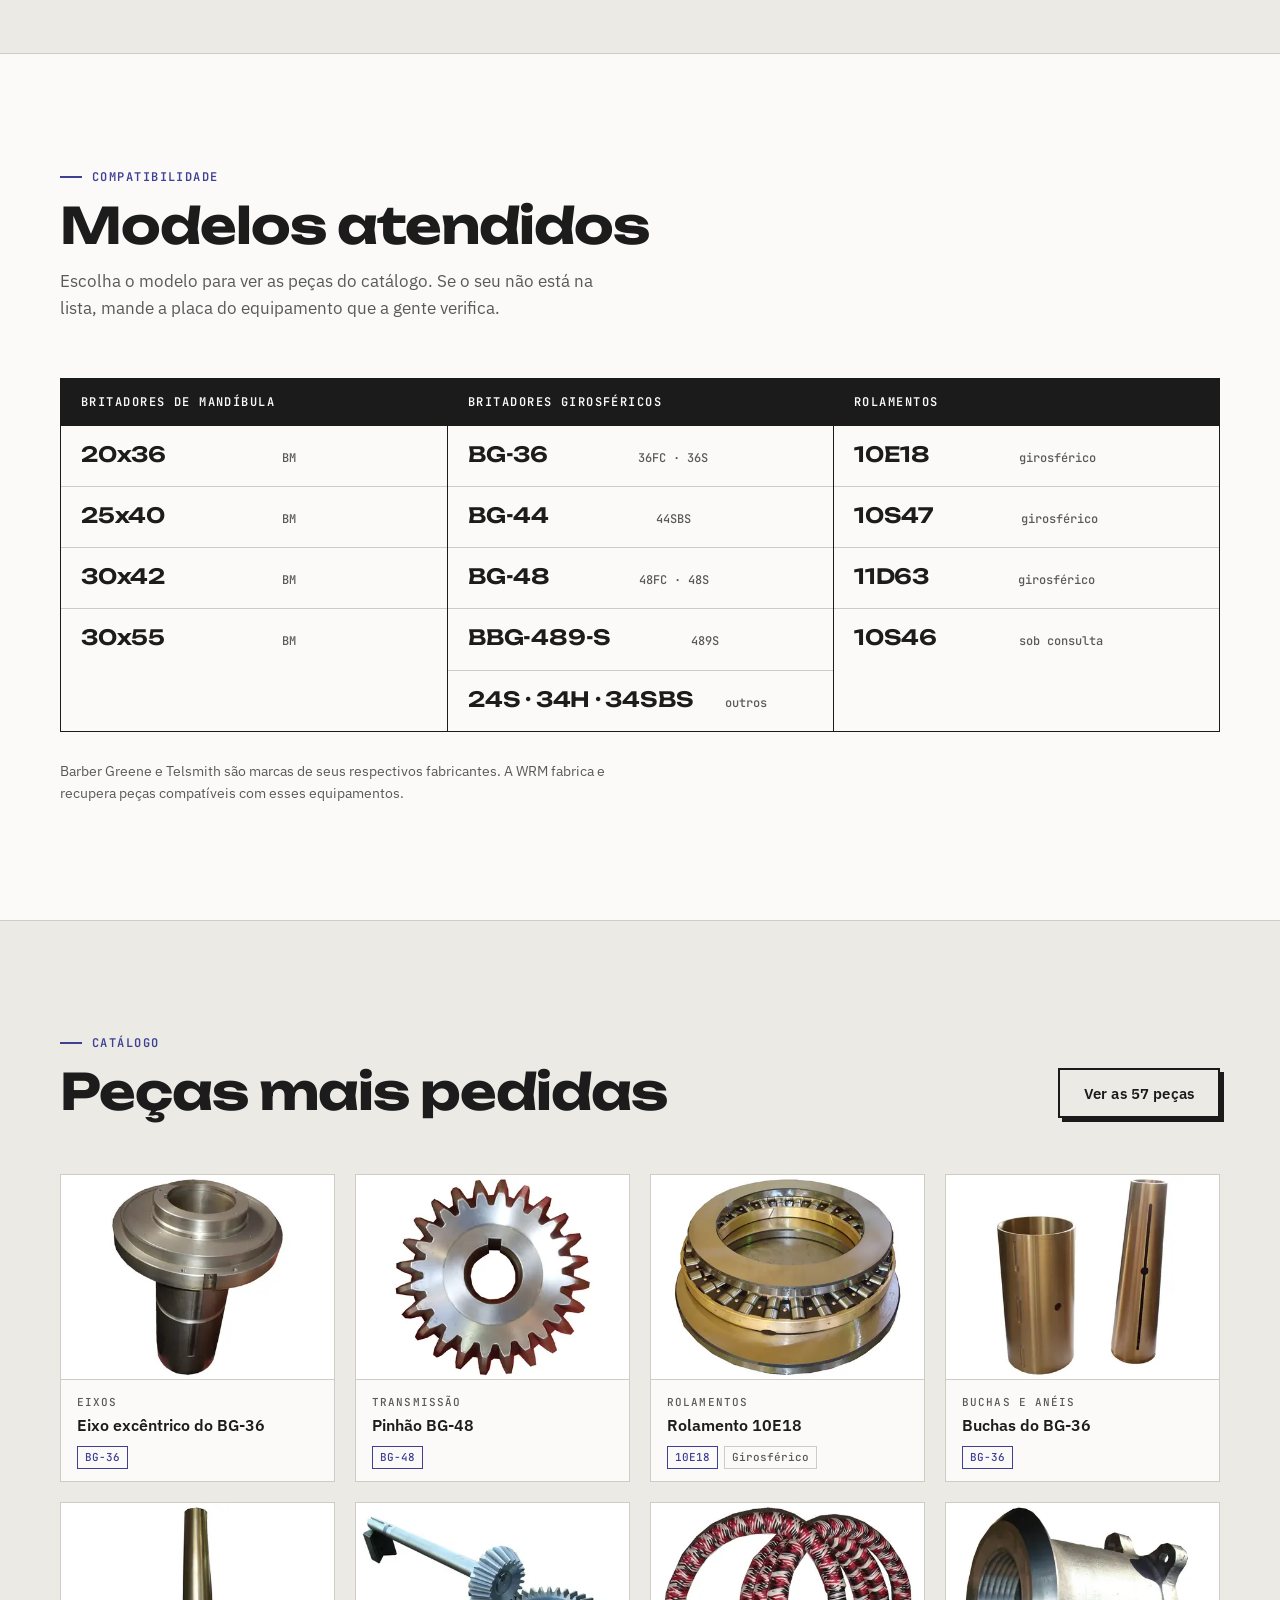
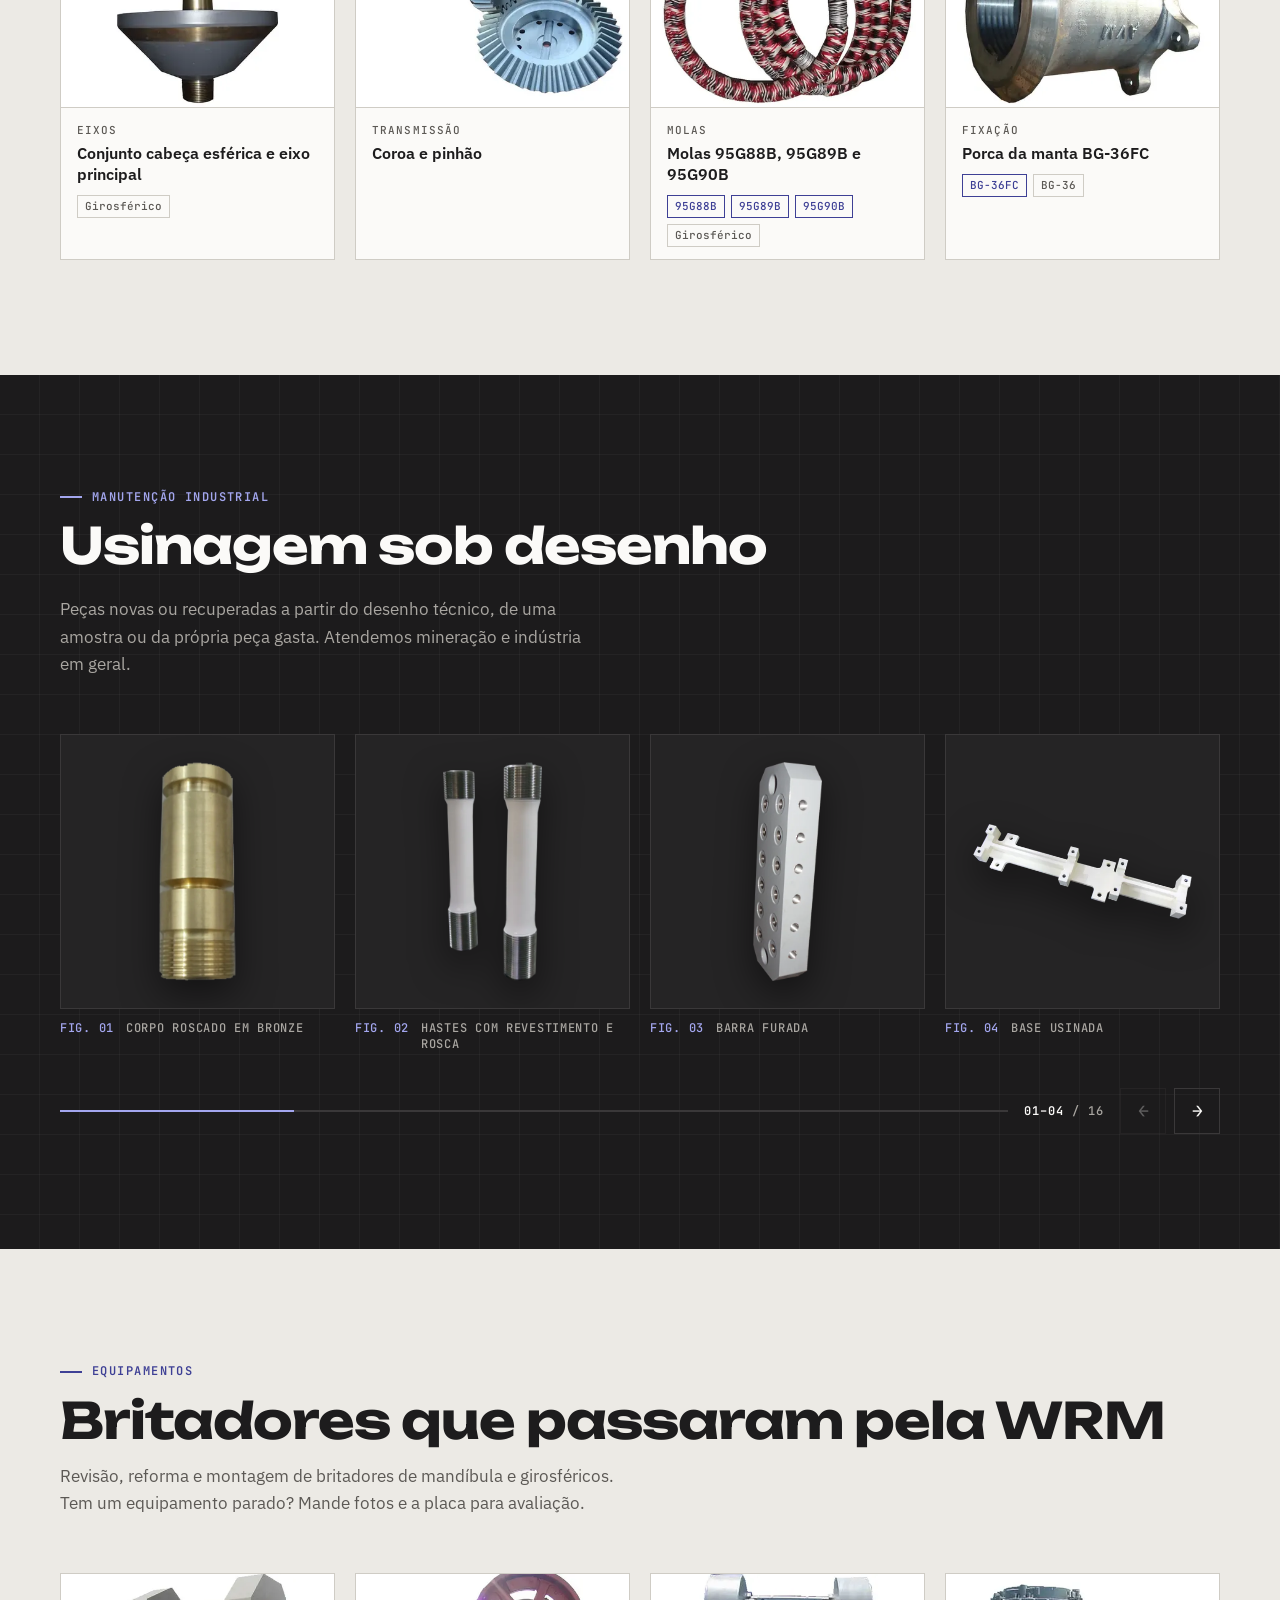
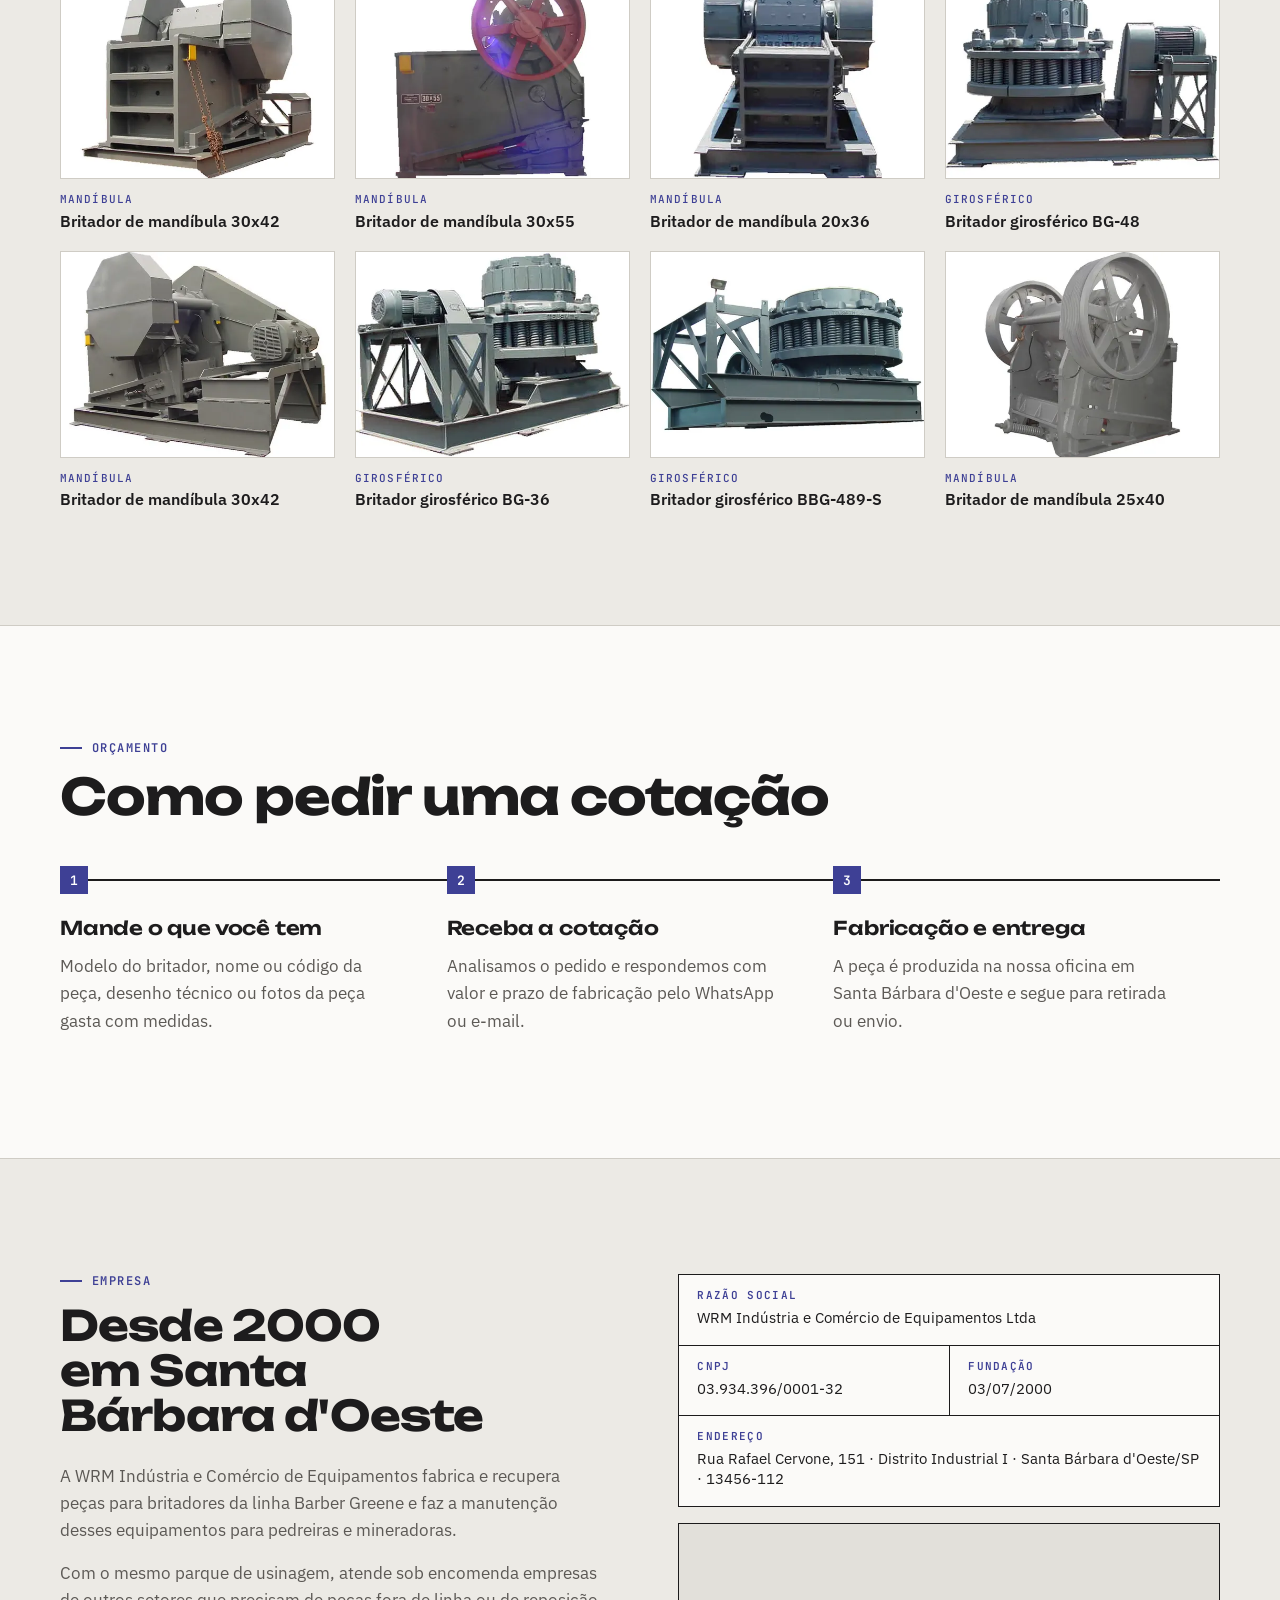
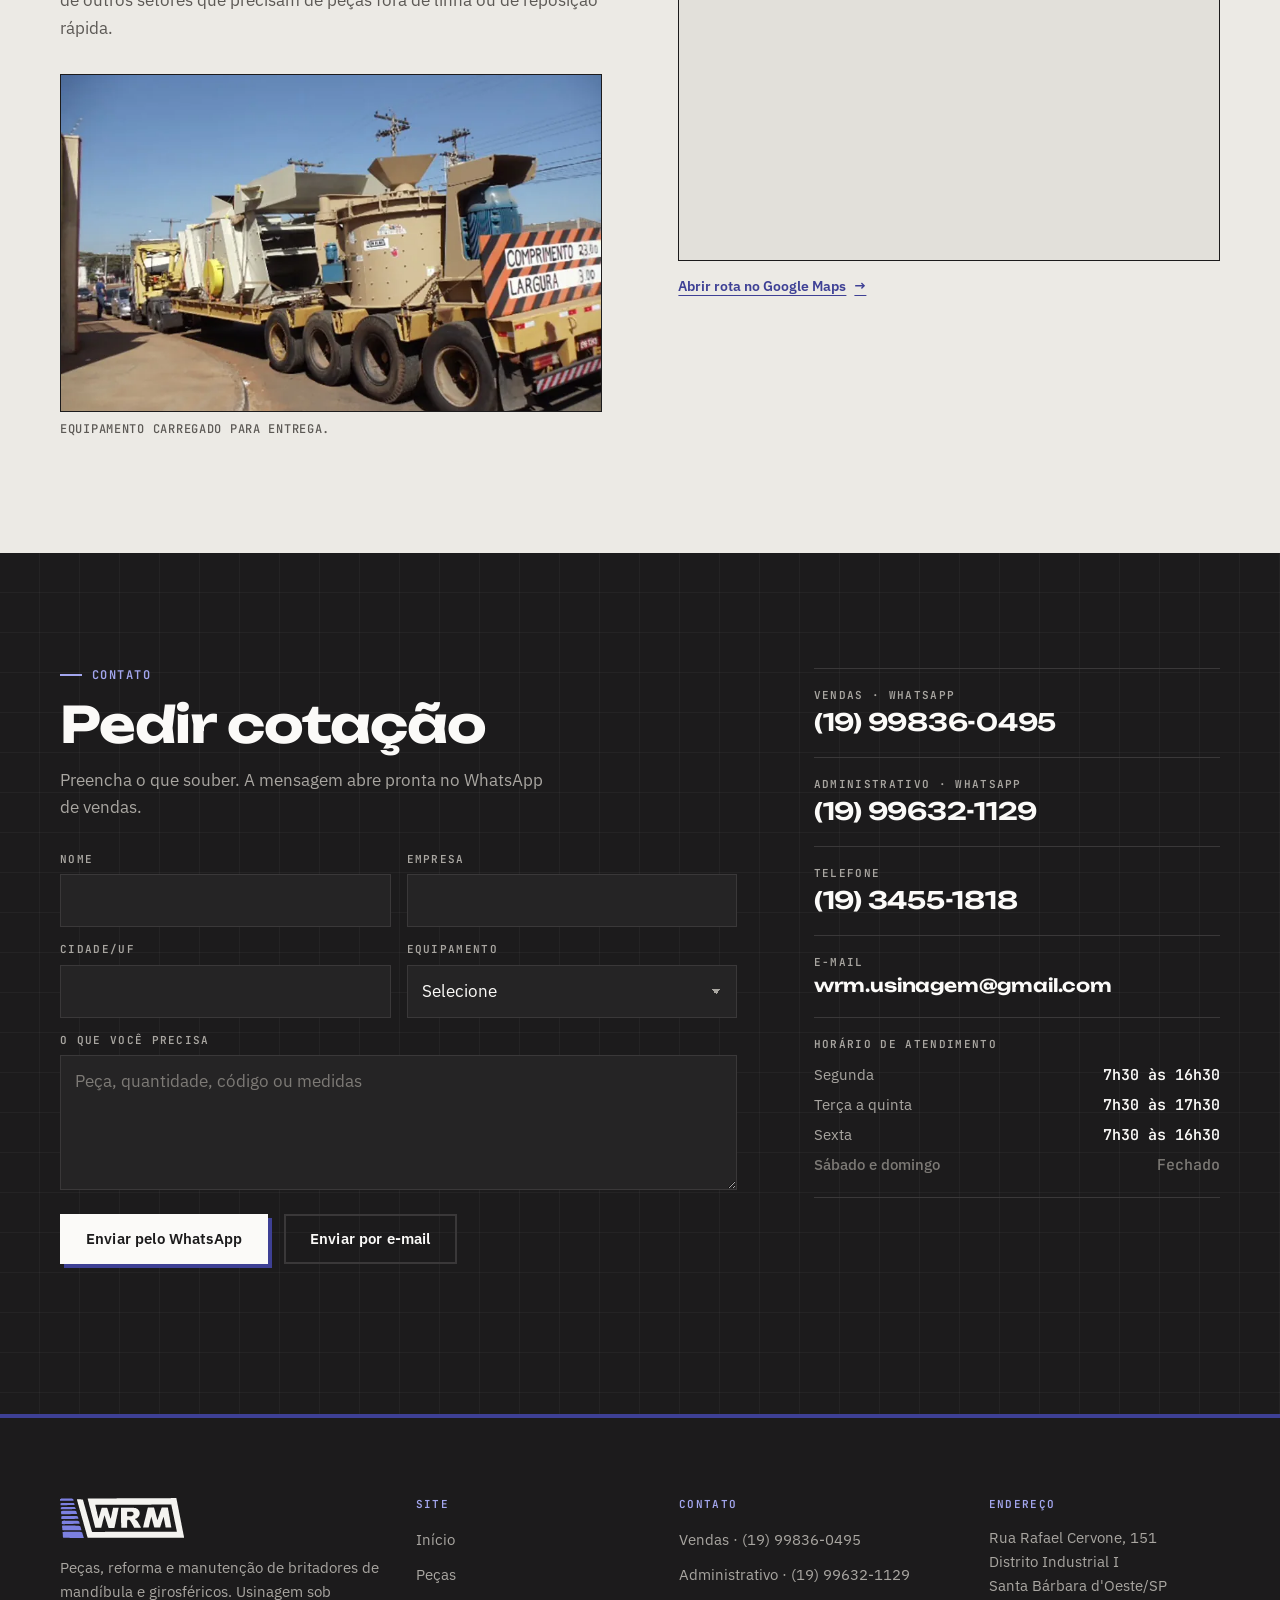
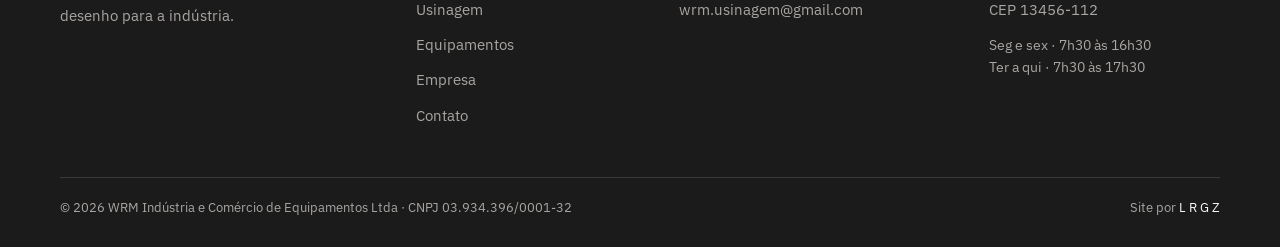
==== commit 0231d8e7: "Empresa: remove aviso de texto pendente Co-Authored-By: Claude Opus 5.5 <noreply@anthropic.com>" ====
--- a/index.html
+++ b/index.html
@@ -467,7 +467,6 @@
       <h2 class="tit">Desde 2000 em Santa Bárbara d'Oeste</h2>
       <p>A WRM Indústria e Comércio de Equipamentos fabrica e recupera peças para britadores da linha Barber Greene e faz a manutenção desses equipamentos para pedreiras e mineradoras.</p>
       <p>Com o mesmo parque de usinagem, atende sob encomenda empresas de outros setores que precisam de peças fora de linha ou de reposição rápida.</p>
-      <p class="a-confirmar">Aqui entra a história da WRM, o parque de máquinas e os principais clientes atendidos.</p>
       <figure class="transporte">
         <img src="assets/img/transporte.webp" alt="Britador carregado em carreta para transporte" width="800" height="600" loading="lazy">
         <figcaption>Equipamento carregado para entrega.</figcaption>
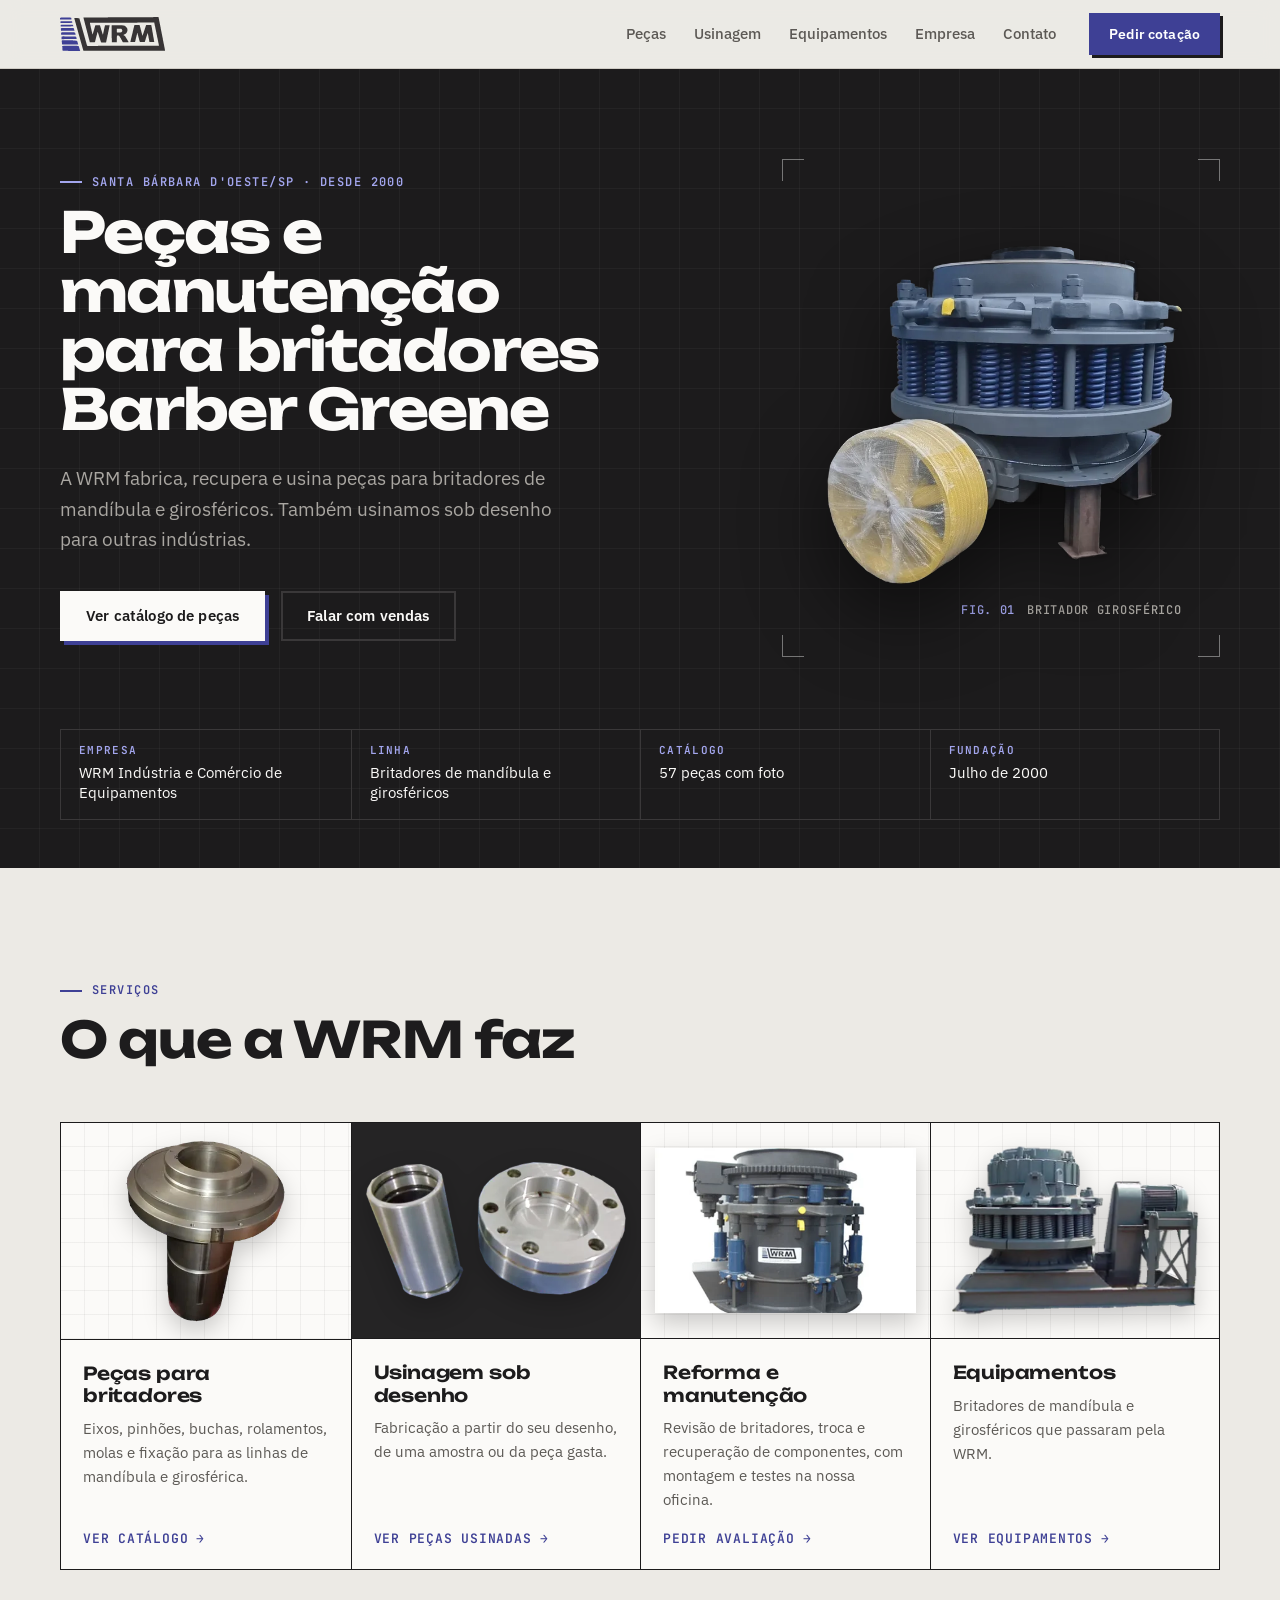
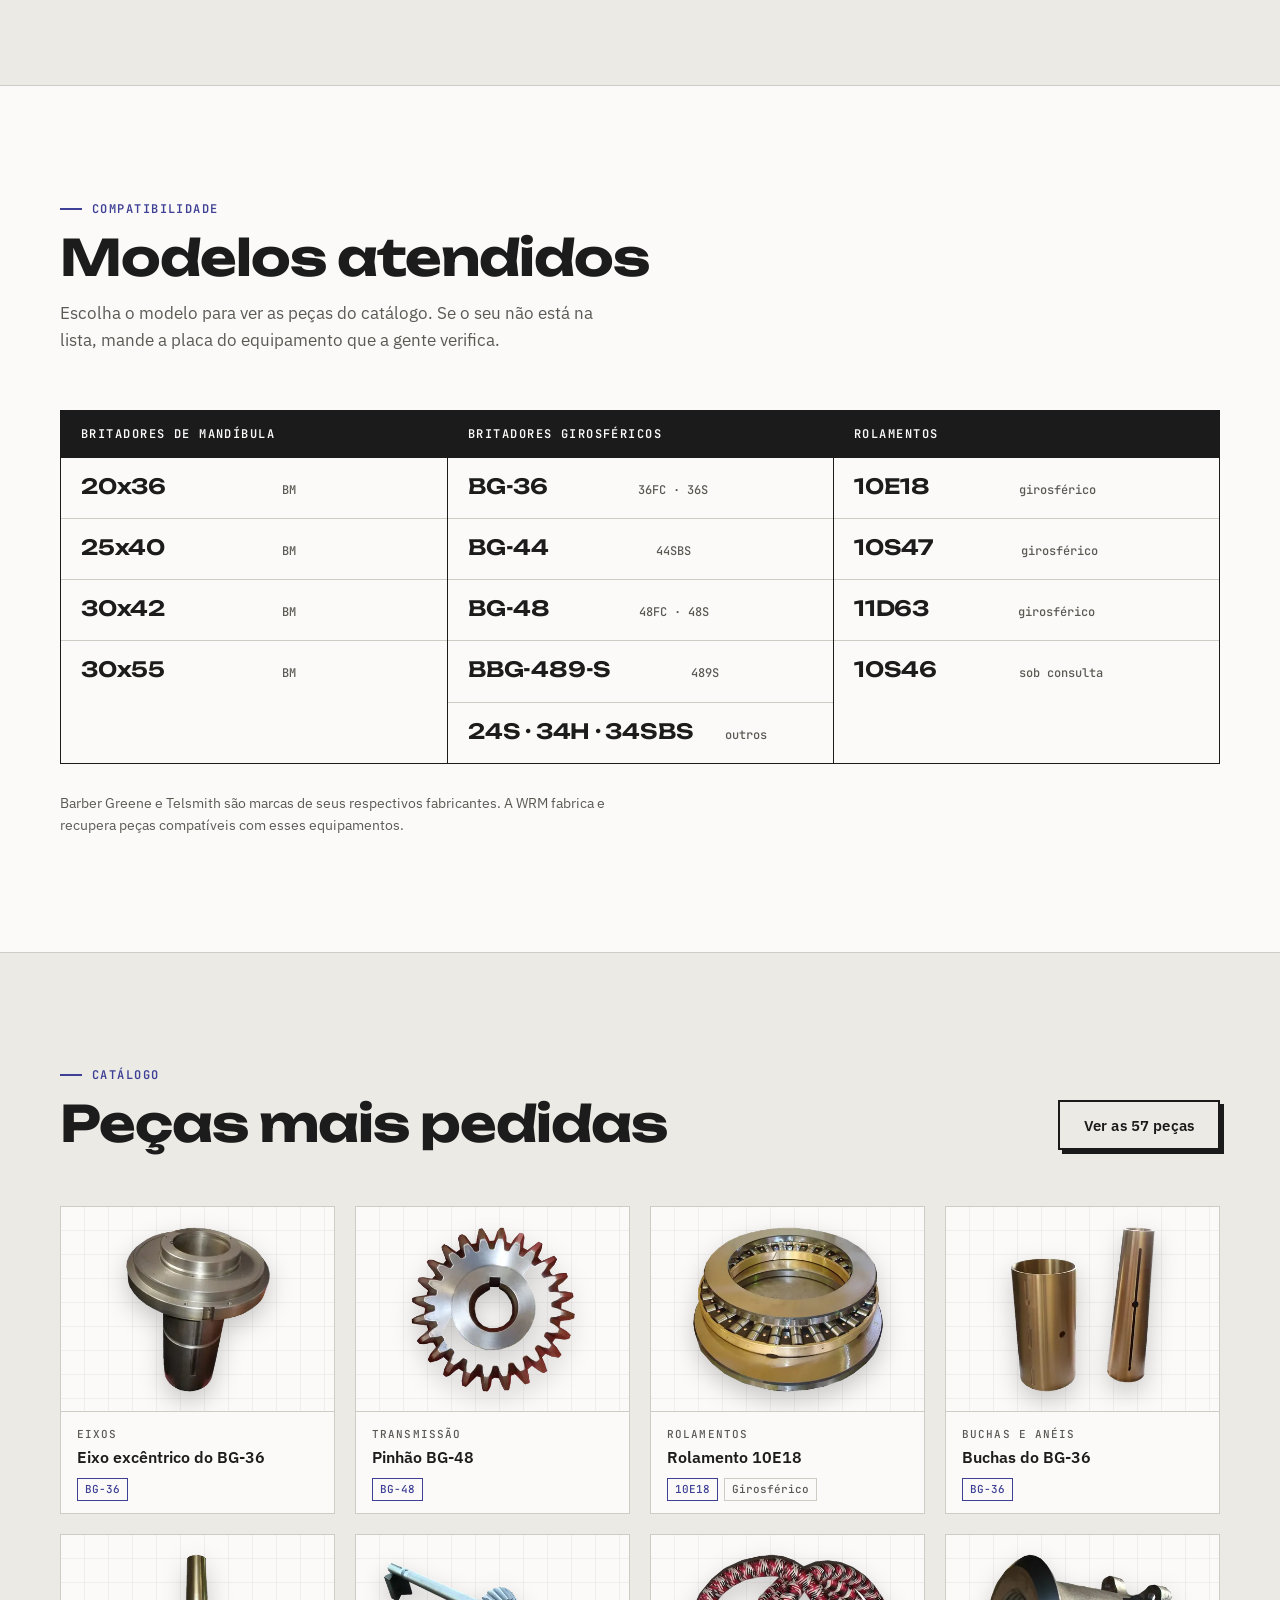
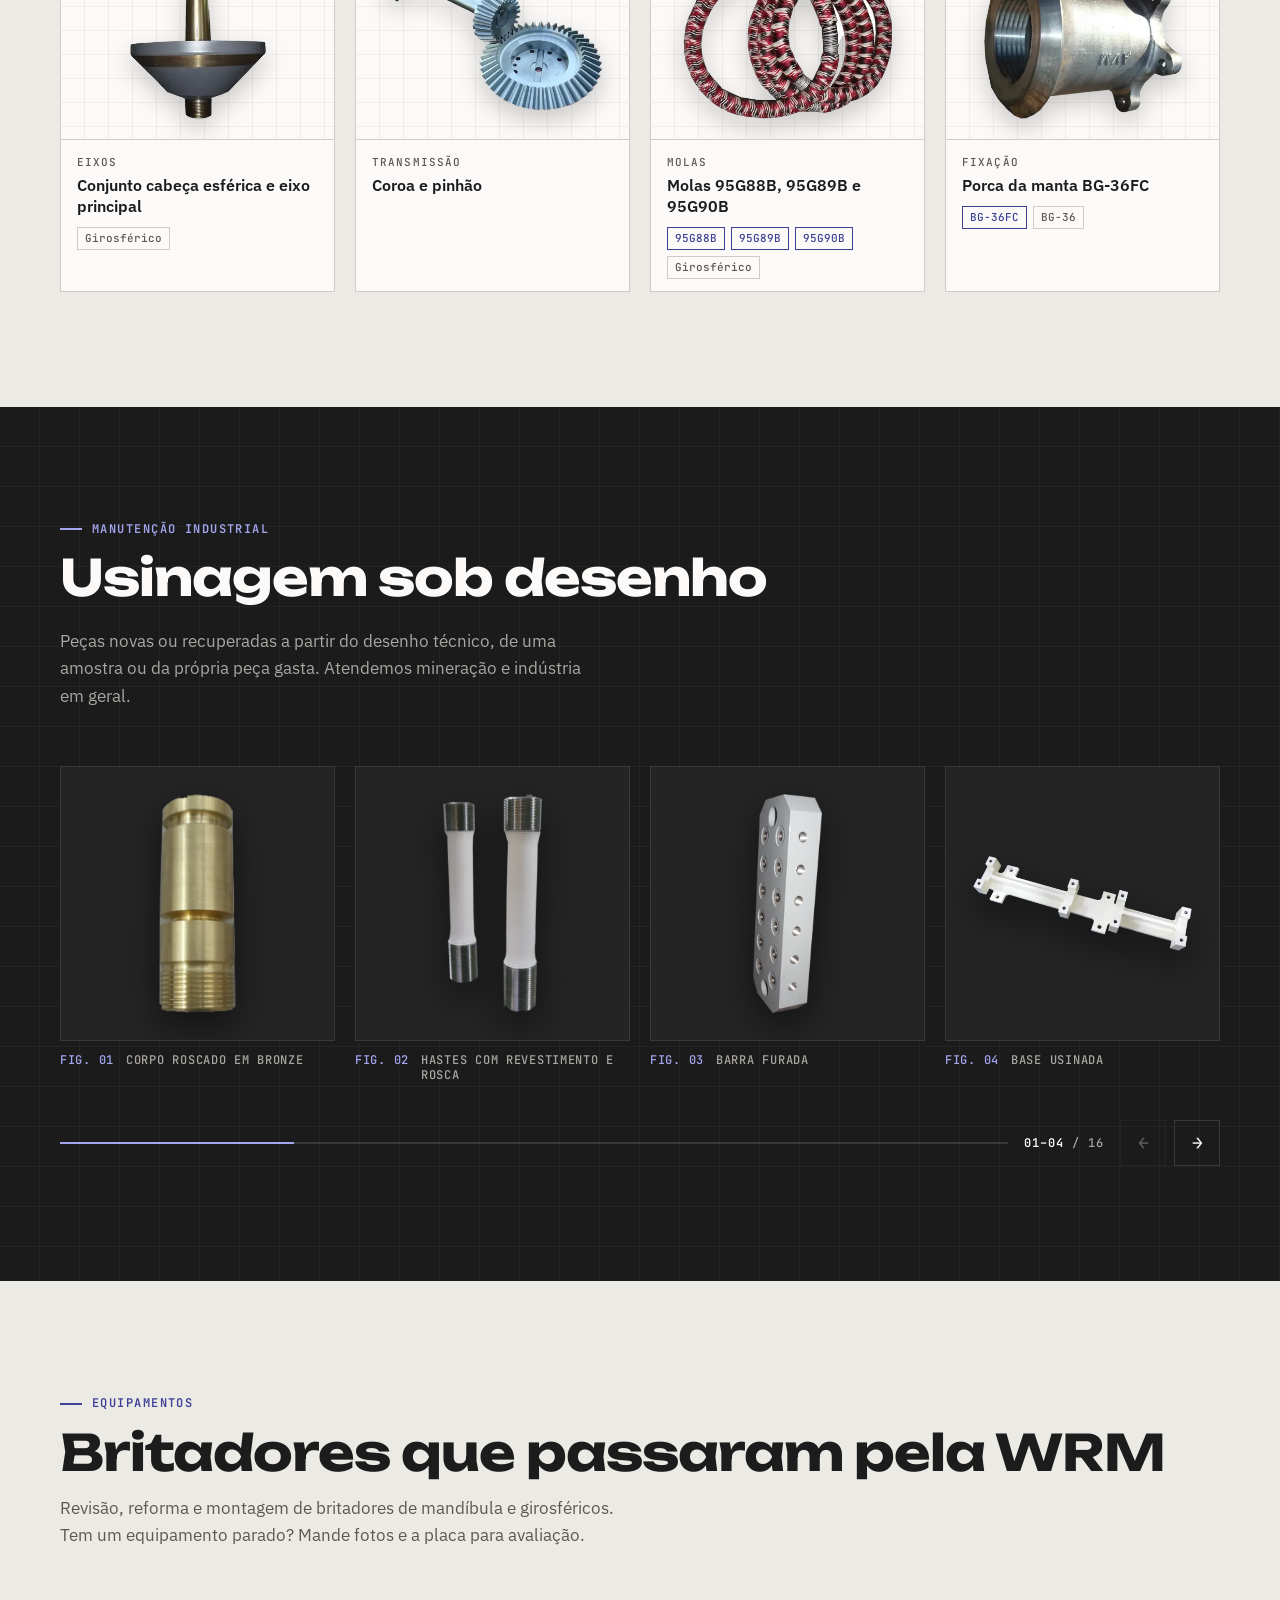
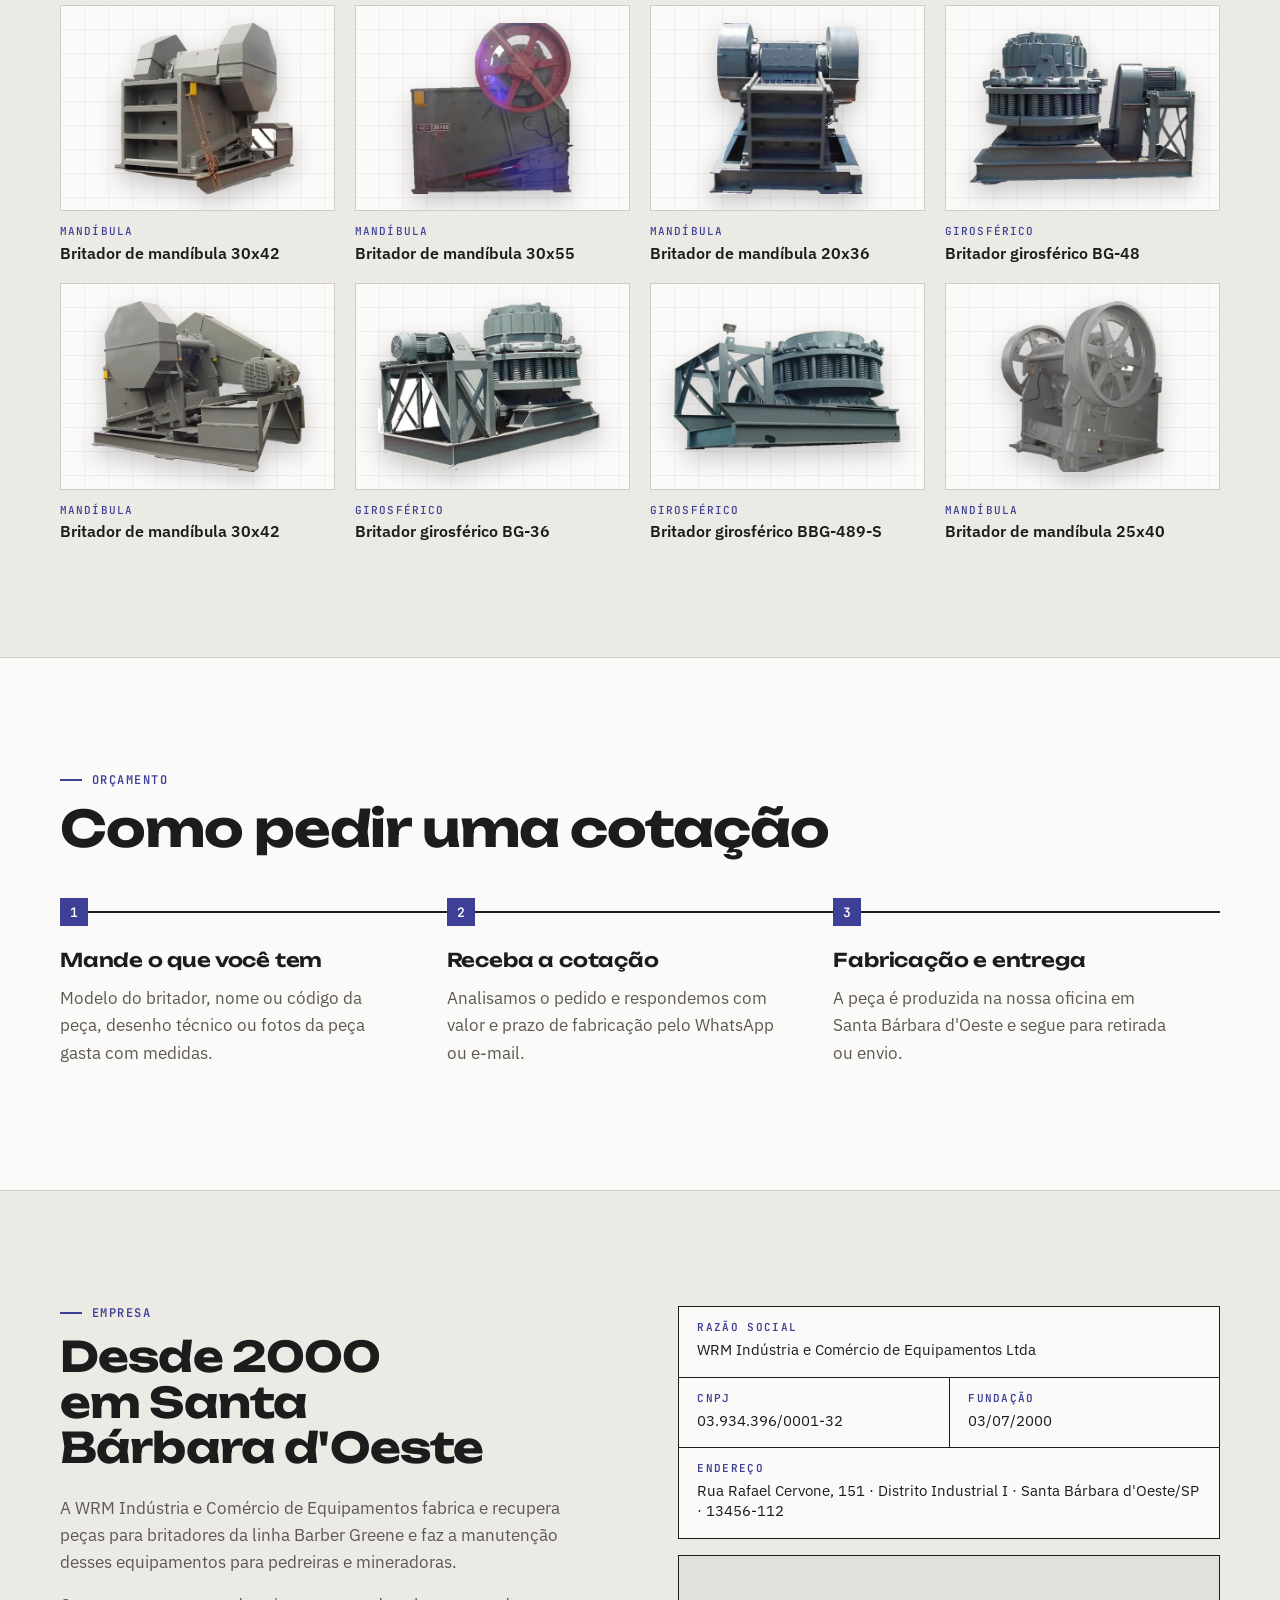
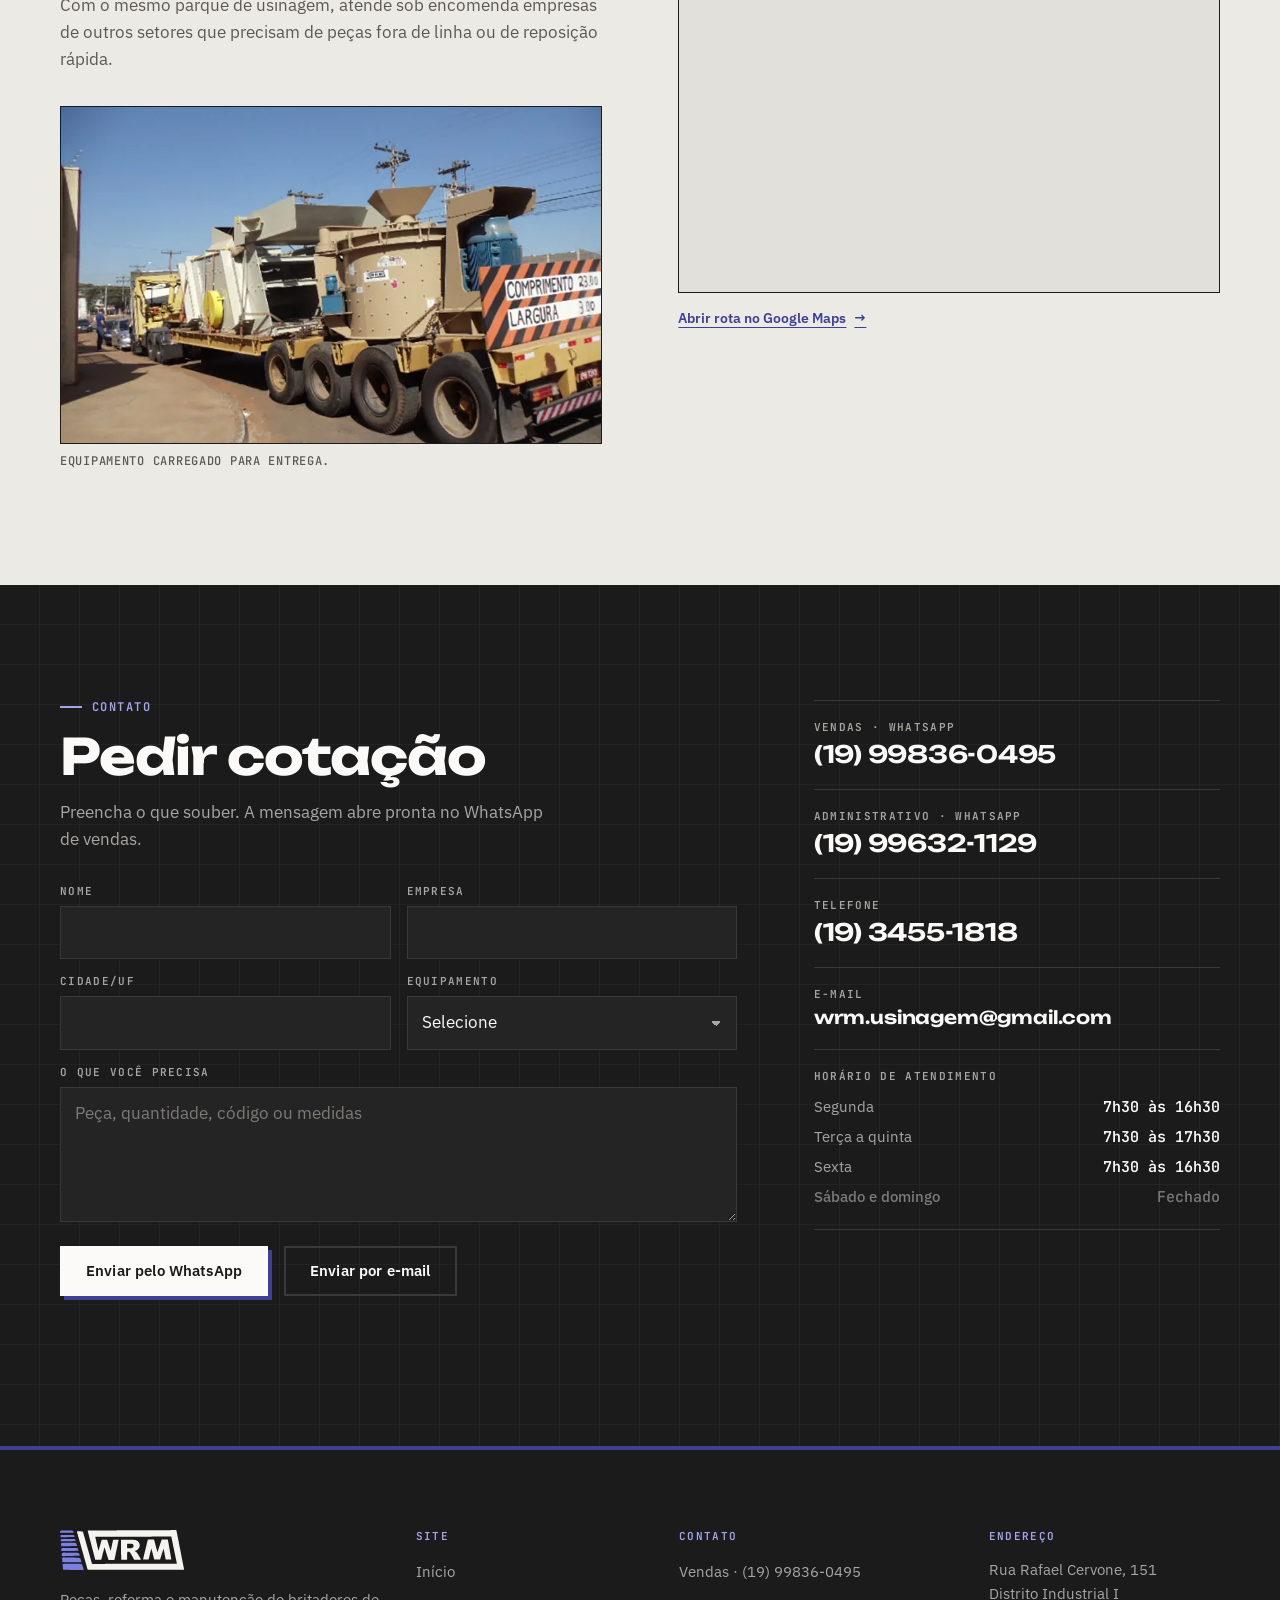
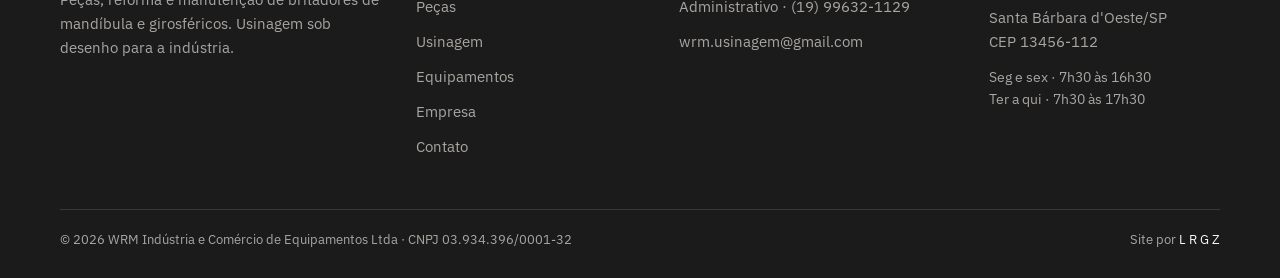
==== commit dc72ab33: "Capa com britador girosférico e fotos de peças e equipamentos sem fundo - Nova foto da capa (britado" ====
--- a/index.html
+++ b/index.html
@@ -21,7 +21,7 @@
 <link rel="preconnect" href="https://fonts.googleapis.com">
 <link rel="preconnect" href="https://fonts.gstatic.com" crossorigin>
 <link rel="stylesheet" href="https://fonts.googleapis.com/css2?family=IBM+Plex+Sans:ital,wght@0,400;0,500;0,600;1,400&family=JetBrains+Mono:wght@500;600&family=Unbounded:wght@500;600;700&display=swap">
-<link rel="stylesheet" href="assets/css/estilo.css?v=3">
+<link rel="stylesheet" href="assets/css/estilo.css?v=4">
 <script type="application/ld+json">{"@context": "https://schema.org", "@type": "LocalBusiness", "name": "WRM Indústria e Comércio de Equipamentos Ltda", "alternateName": "WRM Equipamentos", "description": "Peças, reforma e manutenção de britadores de mandíbula e girosféricos Barber Greene e usinagem sob desenho. Santa Bárbara d'Oeste/SP, desde 2000.", "url": "https://www.wrmequipamentos.com.br/", "image": "assets/img/og.jpg", "telephone": "+55-19-99836-0495", "email": "wrm.usinagem@gmail.com", "foundingDate": "2000-07-03", "taxID": "03.934.396/0001-32", "openingHoursSpecification": [{"@type": "OpeningHoursSpecification", "dayOfWeek": ["Monday", "Friday"], "opens": "07:30", "closes": "16:30"}, {"@type": "OpeningHoursSpecification", "dayOfWeek": ["Tuesday", "Wednesday", "Thursday"], "opens": "07:30", "closes": "17:30"}], "address": {"@type": "PostalAddress", "streetAddress": "Rua Rafael Cervone, 151 - Distrito Industrial I", "addressLocality": "Santa Bárbara d'Oeste", "addressRegion": "SP", "postalCode": "13456-112", "addressCountry": "BR"}}</script>
 </head>
 <body class="pg-index">
@@ -51,8 +51,8 @@
     <figure class="abre__peca" data-entra>
       <span class="mira mira--a" aria-hidden="true"></span><span class="mira mira--b" aria-hidden="true"></span>
       <span class="mira mira--c" aria-hidden="true"></span><span class="mira mira--d" aria-hidden="true"></span>
-      <img src="assets/img/usinagem/16-bloco-usinado.webp" alt="Bloco de aço usinado pela WRM" width="640" height="600" fetchpriority="high">
-      <figcaption><span>Fig. 16</span>Bloco usinado</figcaption>
+      <img src="assets/img/capa-britador-girosferico.webp" alt="Britador girosférico reformado pela WRM, com polia nova" width="640" height="686" fetchpriority="high">
+      <figcaption><span>Fig. 01</span>Britador girosférico</figcaption>
     </figure>
   </div>
   <div class="wrap">
@@ -583,8 +583,8 @@
     <button class="lupa__fechar" type="button" data-fechar aria-label="Fechar">×</button>
   </figure>
 </div>
-<script src="assets/js/catalogo.js?v=3" defer></script>
-<script src="assets/js/pecas.js?v=3" defer></script>
-<script src="assets/js/main.js?v=3" defer></script>
+<script src="assets/js/catalogo.js?v=4" defer></script>
+<script src="assets/js/pecas.js?v=4" defer></script>
+<script src="assets/js/main.js?v=4" defer></script>
 </body>
 </html>
--- a/assets/css/estilo.css
+++ b/assets/css/estilo.css
@@ -110,6 +110,15 @@
 .link-seta--neutro::after { content: none; }
 
 /* ---------- fundo de prancha ---------- */
+/* quadro claro das fotos recortadas (peças, equipamentos, serviços) */
+.servico__foto, .peca__foto, .equip__foto {
+  background-color: var(--branco);
+  background-image:
+    linear-gradient(rgba(29,28,29,.05) 1px, transparent 1px),
+    linear-gradient(90deg, rgba(29,28,29,.05) 1px, transparent 1px);
+  background-size: 24px 24px;
+  background-position: -1px -1px;
+}
 .folha-escura {
   background-color: var(--grafite);
   background-image:
@@ -260,8 +269,8 @@
 .servico { border-left: 1px solid var(--grafite); }
 .servico:first-child { border-left: 0; }
 .servico a { display: flex; flex-direction: column; height: 100%; padding: 0 0 24px; text-decoration: none; transition: background-color var(--t) var(--curva); }
-.servico__foto { display: block; aspect-ratio: 4 / 3; overflow: hidden; background: #fff; border-bottom: 1px solid var(--grafite); }
-.servico__foto img { width: 100%; height: 100%; object-fit: contain; padding: 10px; transition: transform .6s var(--curva); }
+.servico__foto { display: block; aspect-ratio: 4 / 3; overflow: hidden; border-bottom: 1px solid var(--grafite); }
+.servico__foto img { width: 100%; height: 100%; object-fit: contain; padding: 14px; filter: drop-shadow(0 10px 12px rgba(0,0,0,.2)); transition: transform .6s var(--curva); }
 .servico__foto--escura { background: var(--grafite-2); }
 .servico h3 { font: 600 18px/1.25 var(--display); letter-spacing: -.01em; margin: 22px 22px 10px; }
 .servico p { margin: 0 22px; font-size: 15px; color: var(--cinza); flex: 1; }
@@ -325,8 +334,8 @@
   transition: border-color var(--t) var(--curva), box-shadow var(--t) var(--curva), transform var(--t) var(--curva);
 }
 .peca[hidden] { display: none; }
-.peca__foto { display: block; padding: 0; border: 0; background: #fff; aspect-ratio: 4 / 3; overflow: hidden; cursor: zoom-in; border-bottom: 1px solid var(--linha); }
-.peca__foto img { width: 100%; height: 100%; object-fit: contain; transition: transform .6s var(--curva); }
+.peca__foto { display: block; padding: 0; border: 0; aspect-ratio: 4 / 3; overflow: hidden; cursor: zoom-in; border-bottom: 1px solid var(--linha); }
+.peca__foto img { width: 100%; height: 100%; object-fit: contain; padding: 6%; filter: drop-shadow(0 10px 12px rgba(0,0,0,.2)); transition: transform .6s var(--curva); }
 .peca__info { padding: 16px 16px 12px; flex: 1; }
 .peca__cat { margin: 0 0 6px; font: 500 11px/1.2 var(--mono); letter-spacing: .1em; text-transform: uppercase; color: var(--cinza); }
 .peca__nome { font: 600 16px/1.3 var(--texto); }
@@ -421,8 +430,8 @@
 
 /* ---------- equipamentos ---------- */
 .equipamentos { list-style: none; margin: 0; padding: 0; display: grid; grid-template-columns: repeat(4, minmax(0, 1fr)); gap: 20px; }
-.equip__foto { display: block; width: 100%; padding: 0; border: 1px solid var(--linha); background: #fff; aspect-ratio: 4 / 3; overflow: hidden; cursor: zoom-in; transition: border-color var(--t) var(--curva); }
-.equip__foto img { width: 100%; height: 100%; object-fit: contain; transition: transform .6s var(--curva); }
+.equip__foto { display: block; width: 100%; padding: 0; border: 1px solid var(--linha); aspect-ratio: 4 / 3; overflow: hidden; cursor: zoom-in; transition: border-color var(--t) var(--curva); }
+.equip__foto img { width: 100%; height: 100%; object-fit: contain; padding: 6%; filter: drop-shadow(0 10px 12px rgba(0,0,0,.2)); transition: transform .6s var(--curva); }
 .equip__foto:hover { border-color: var(--grafite); }
 .equip__foto:hover img { transform: scale(1.05); }
 .equip__tipo { margin: 14px 0 4px; font: 500 11px/1.2 var(--mono); letter-spacing: .1em; text-transform: uppercase; color: var(--azul); }
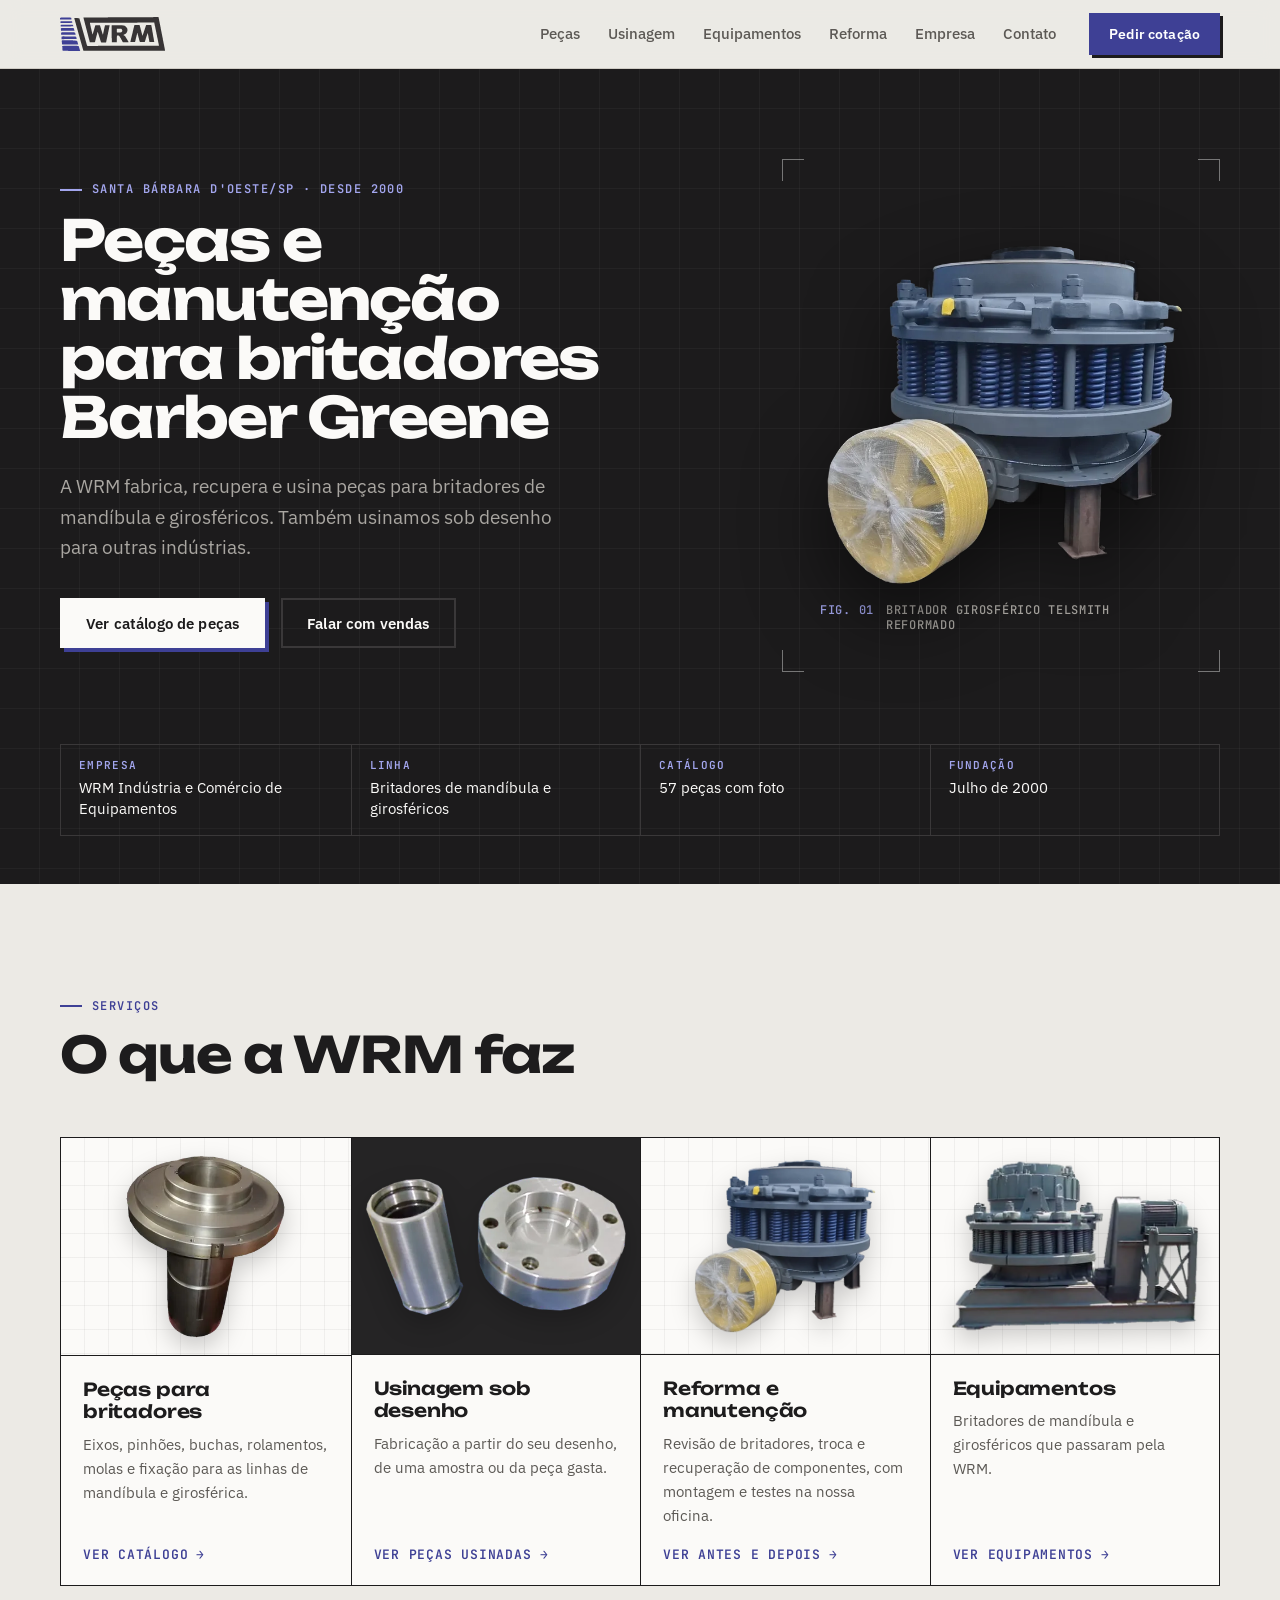
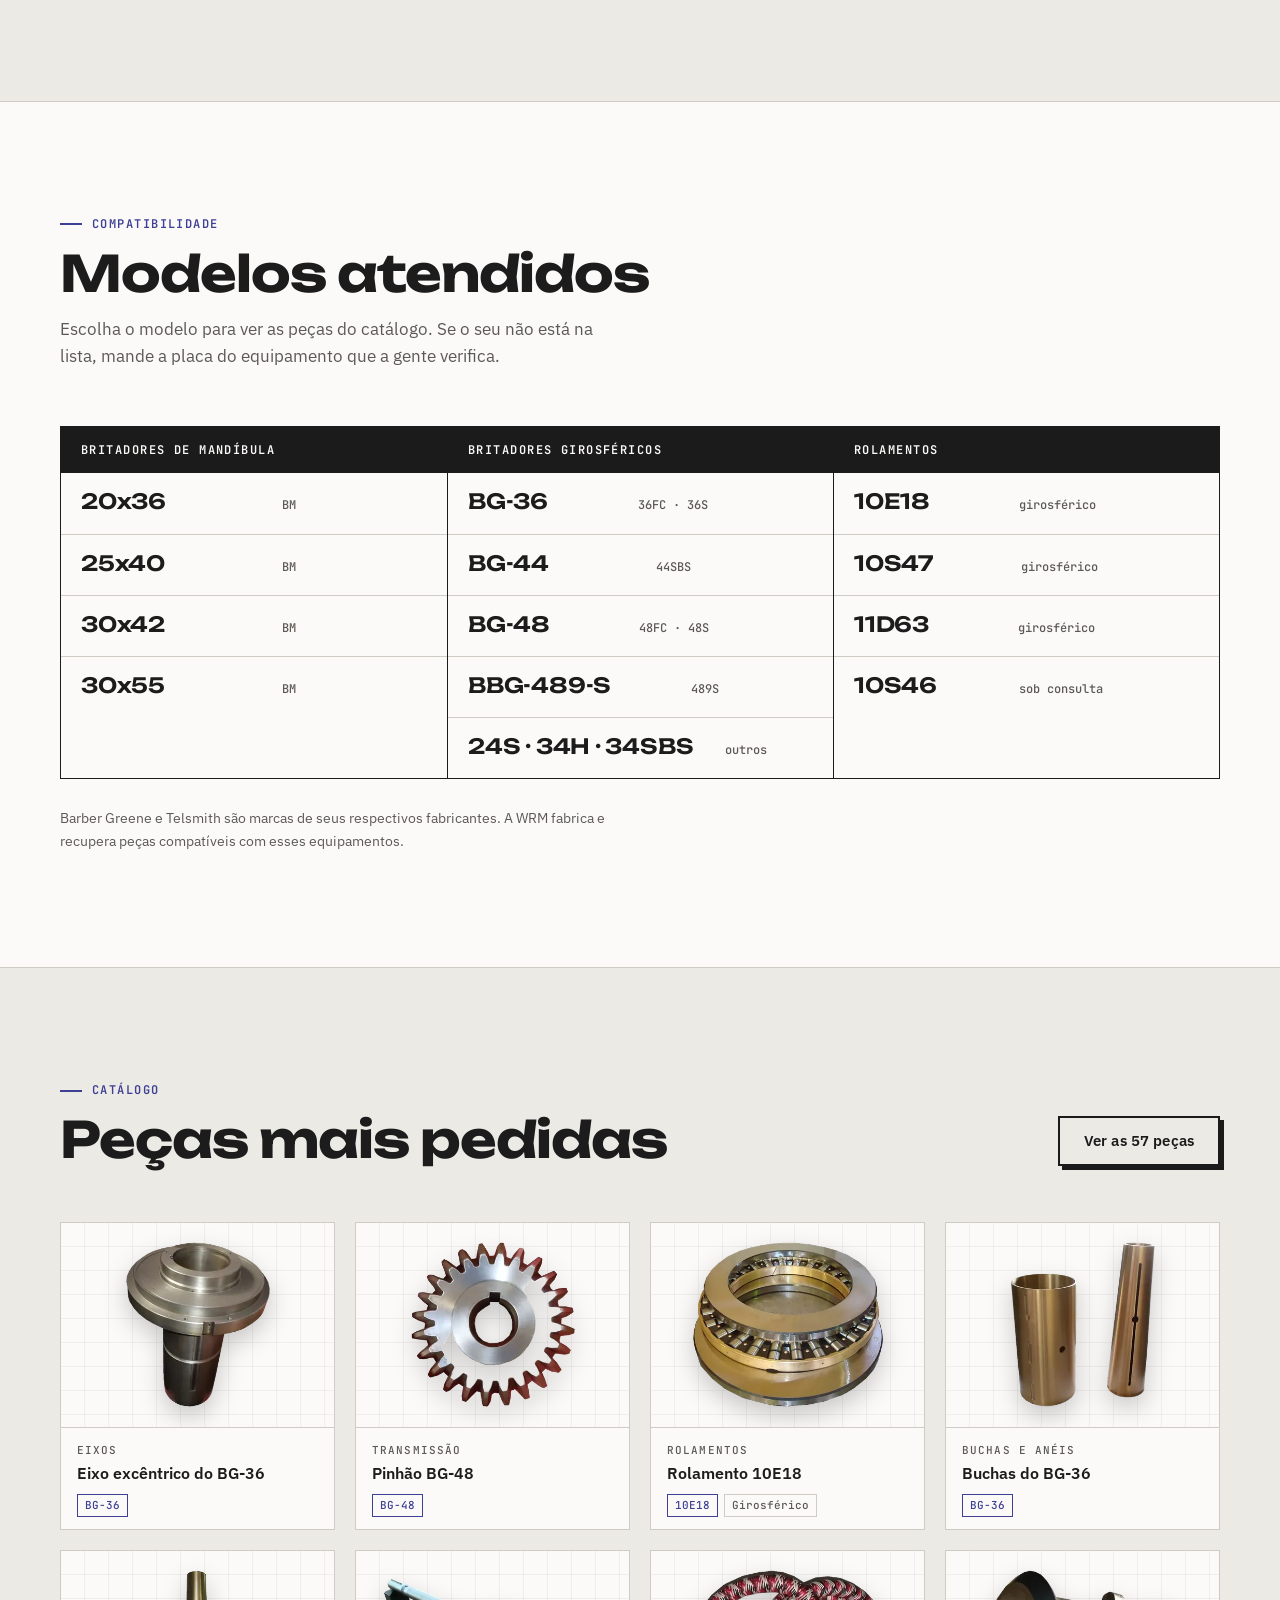
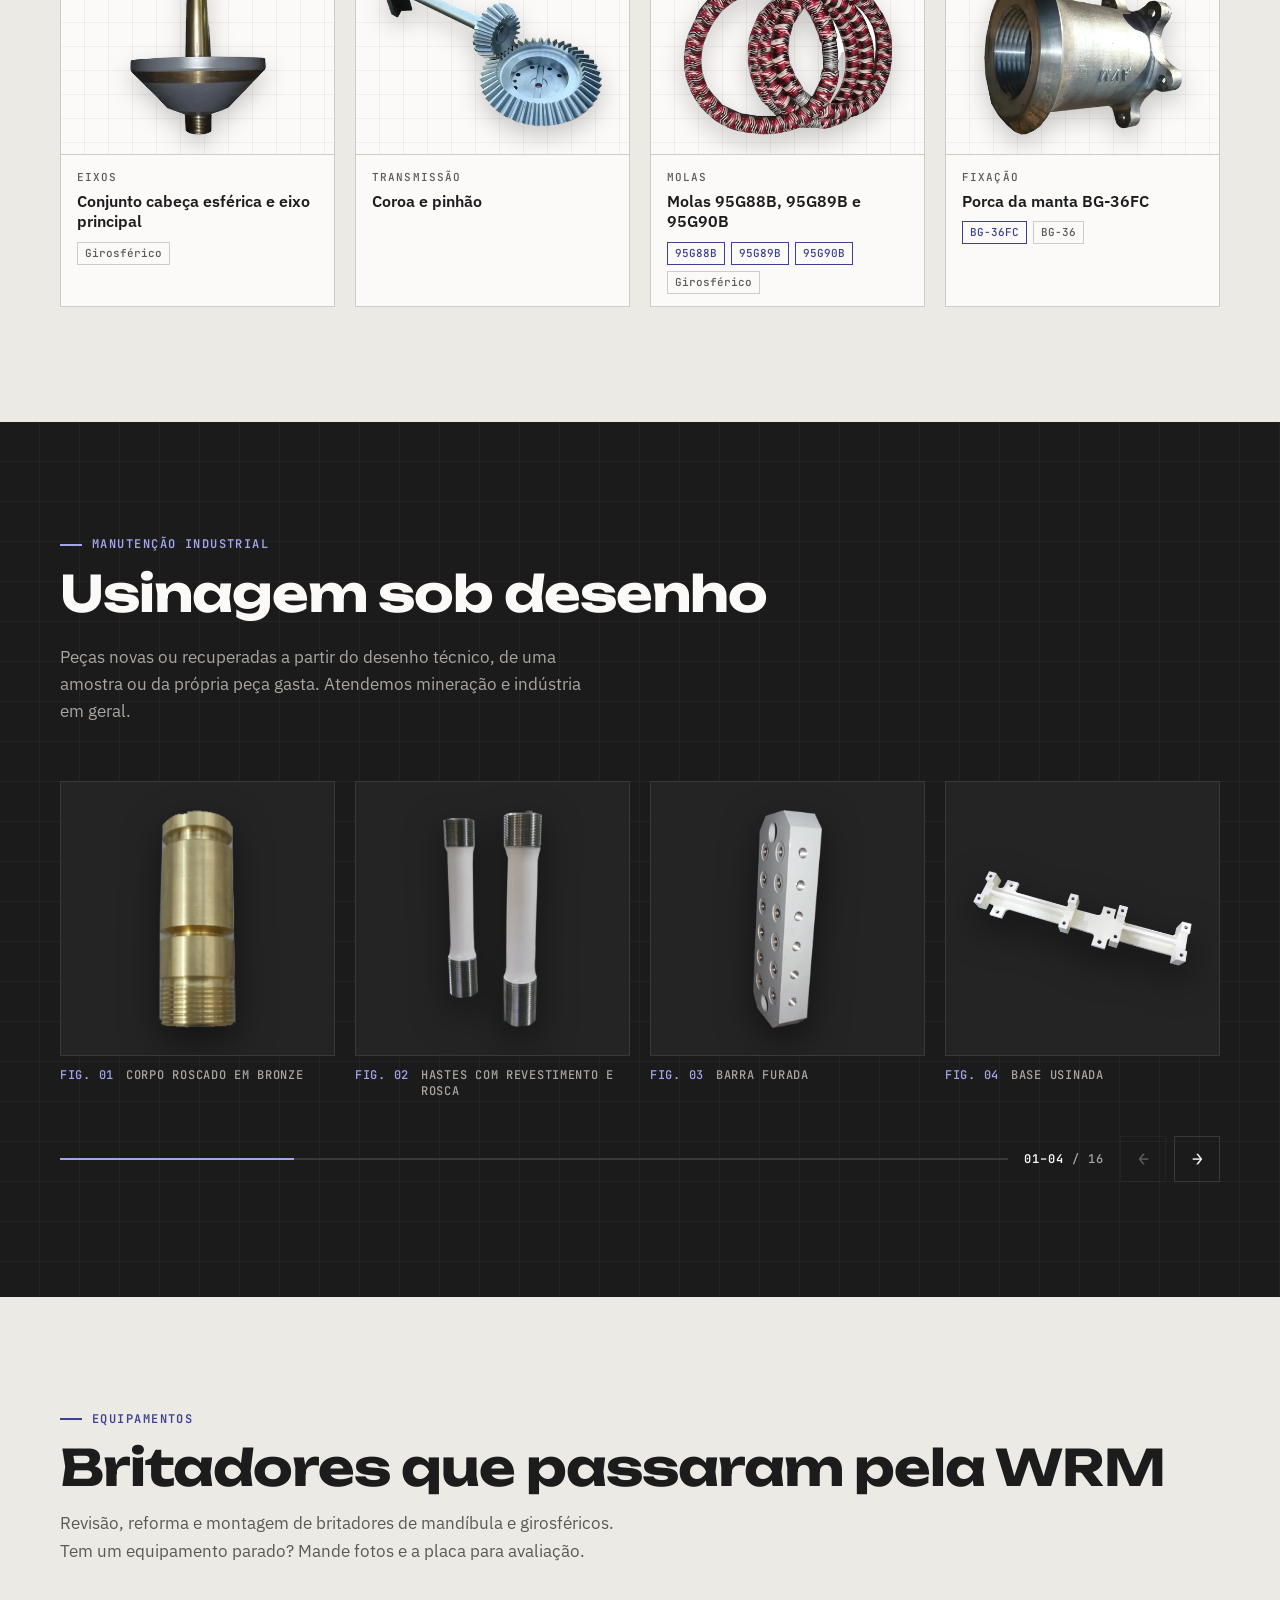
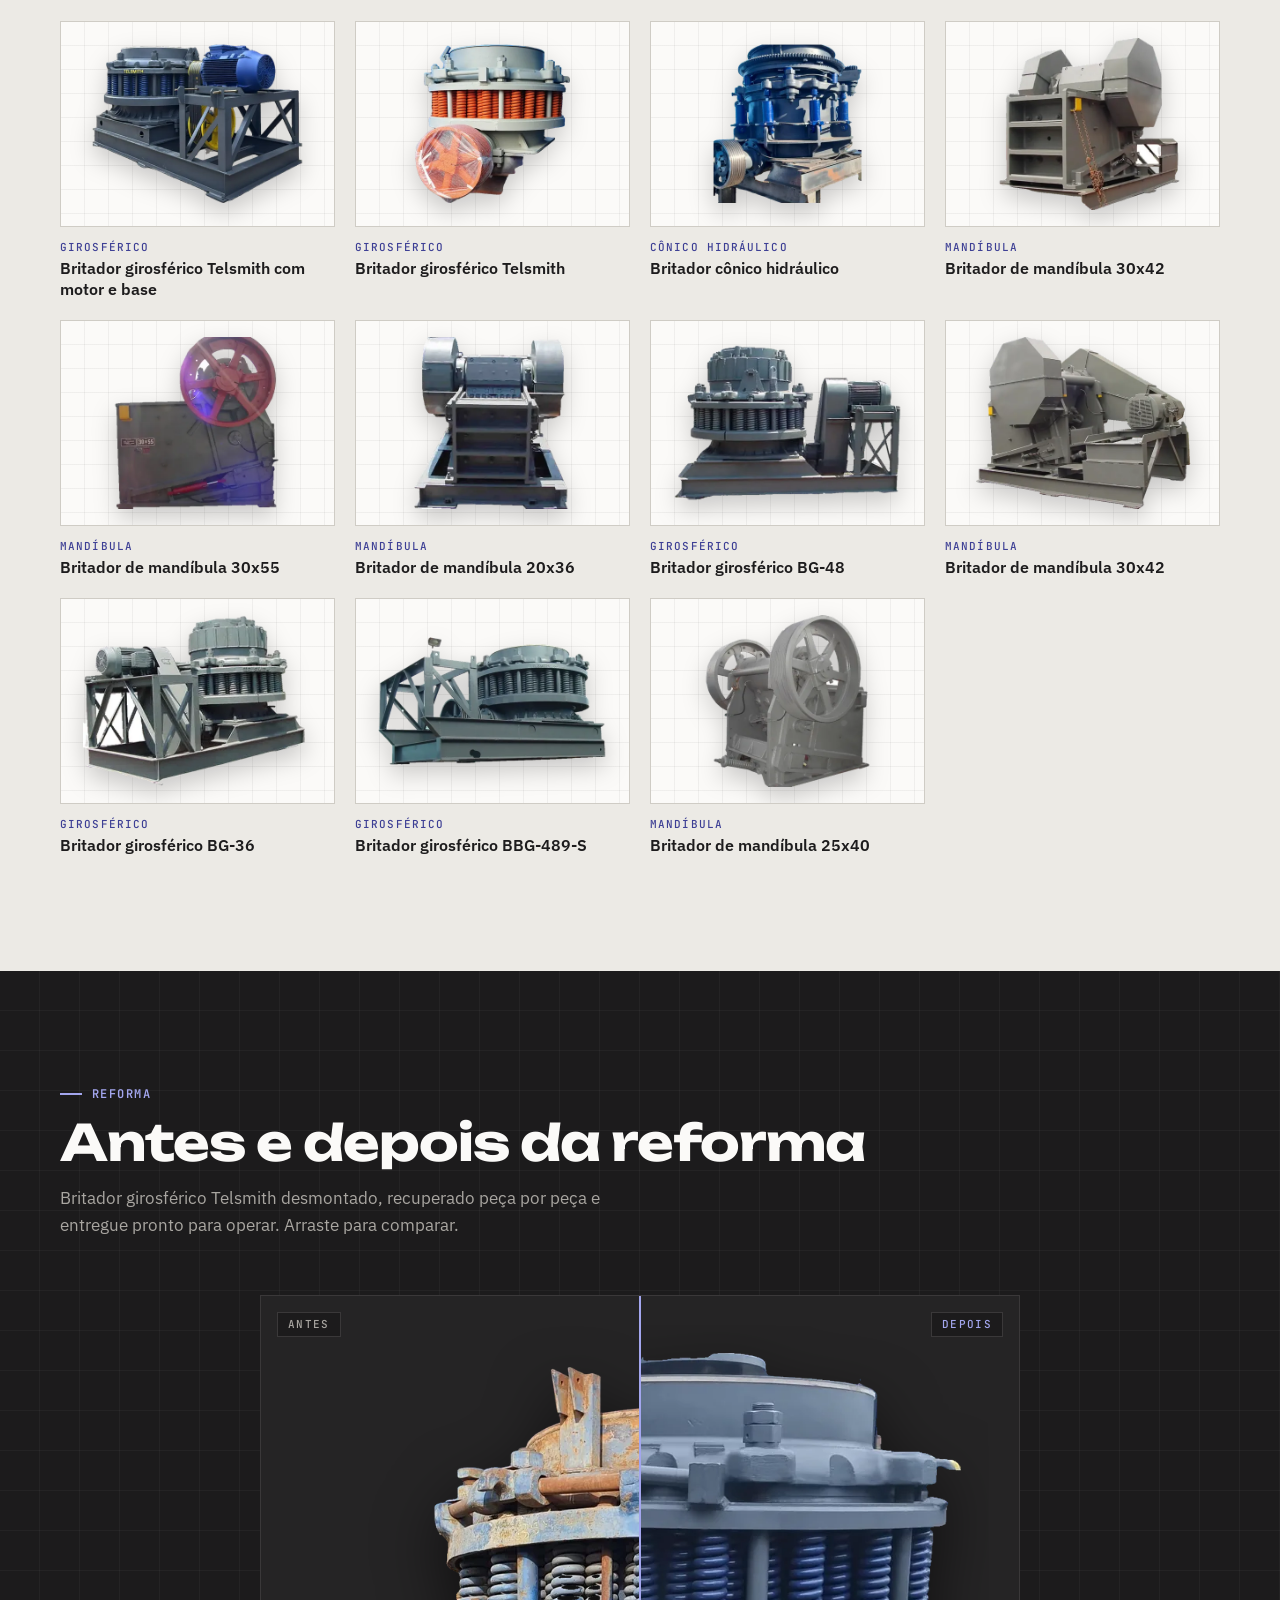
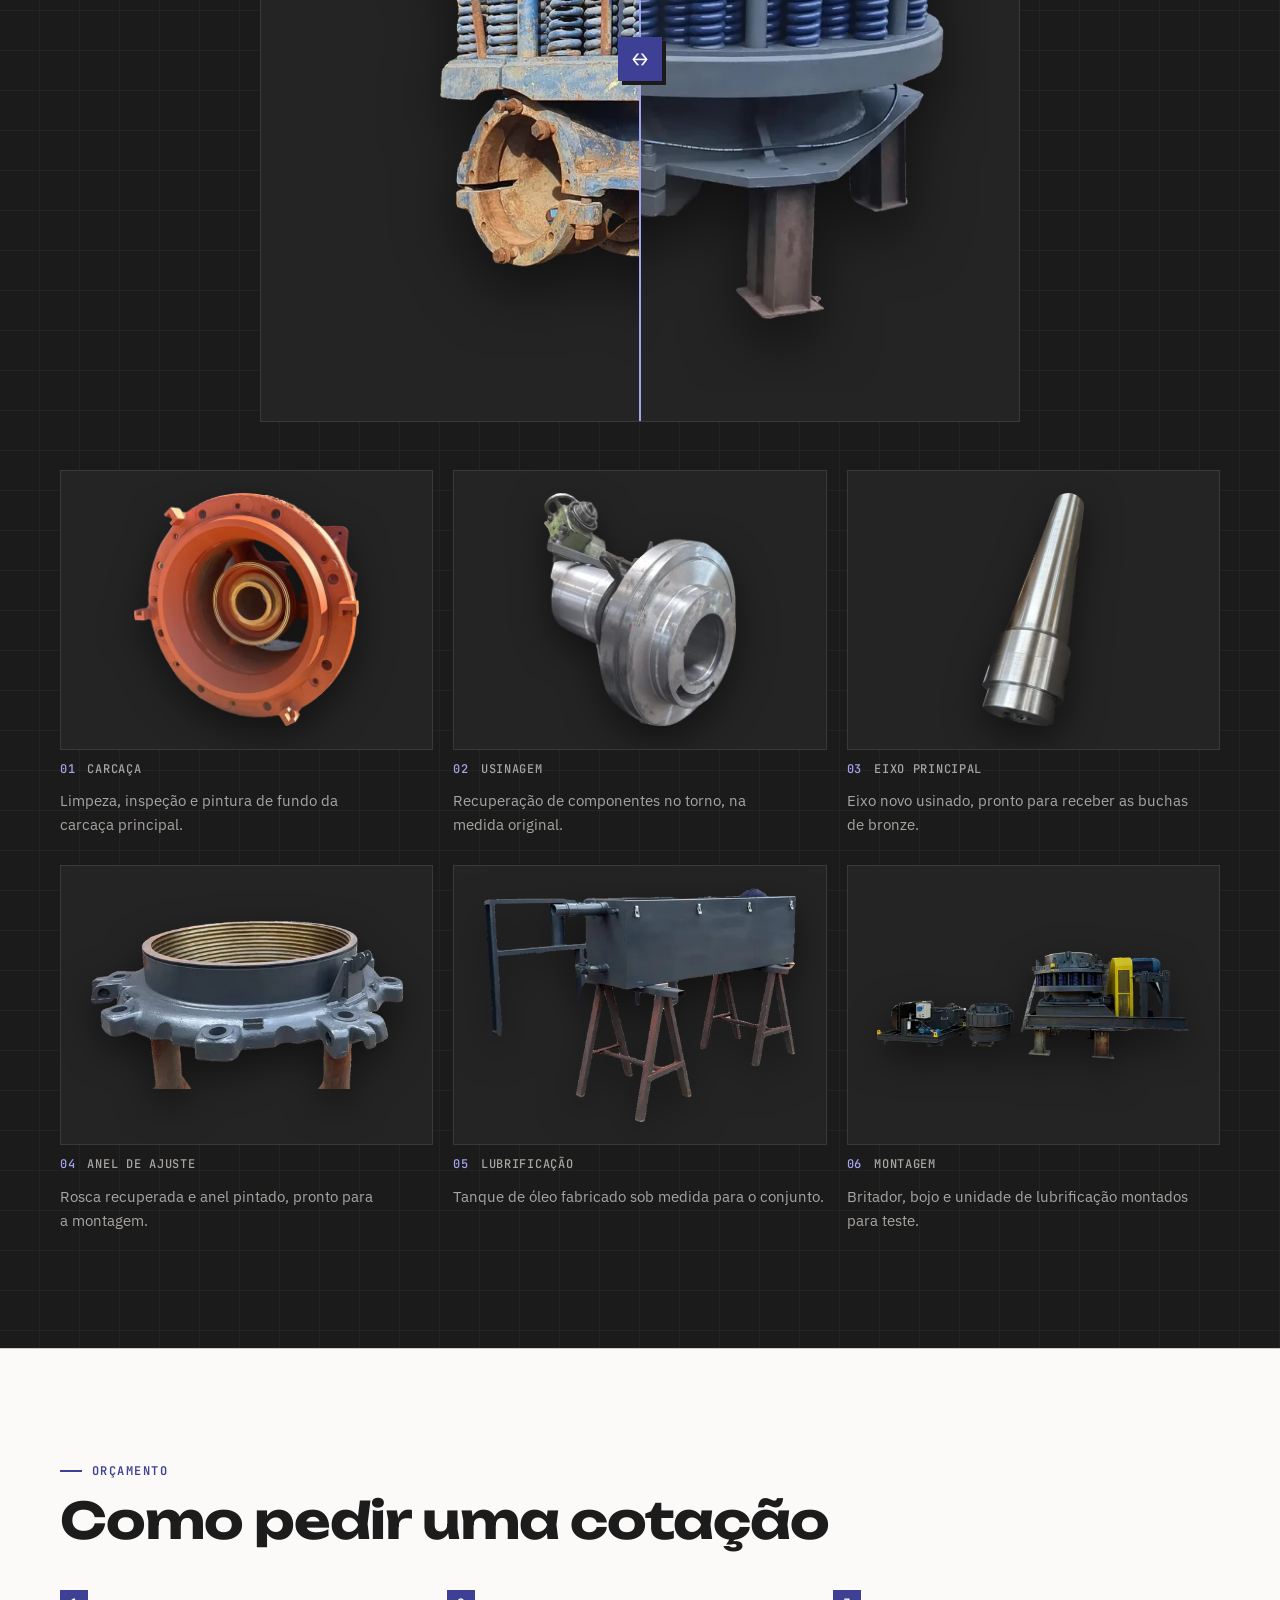
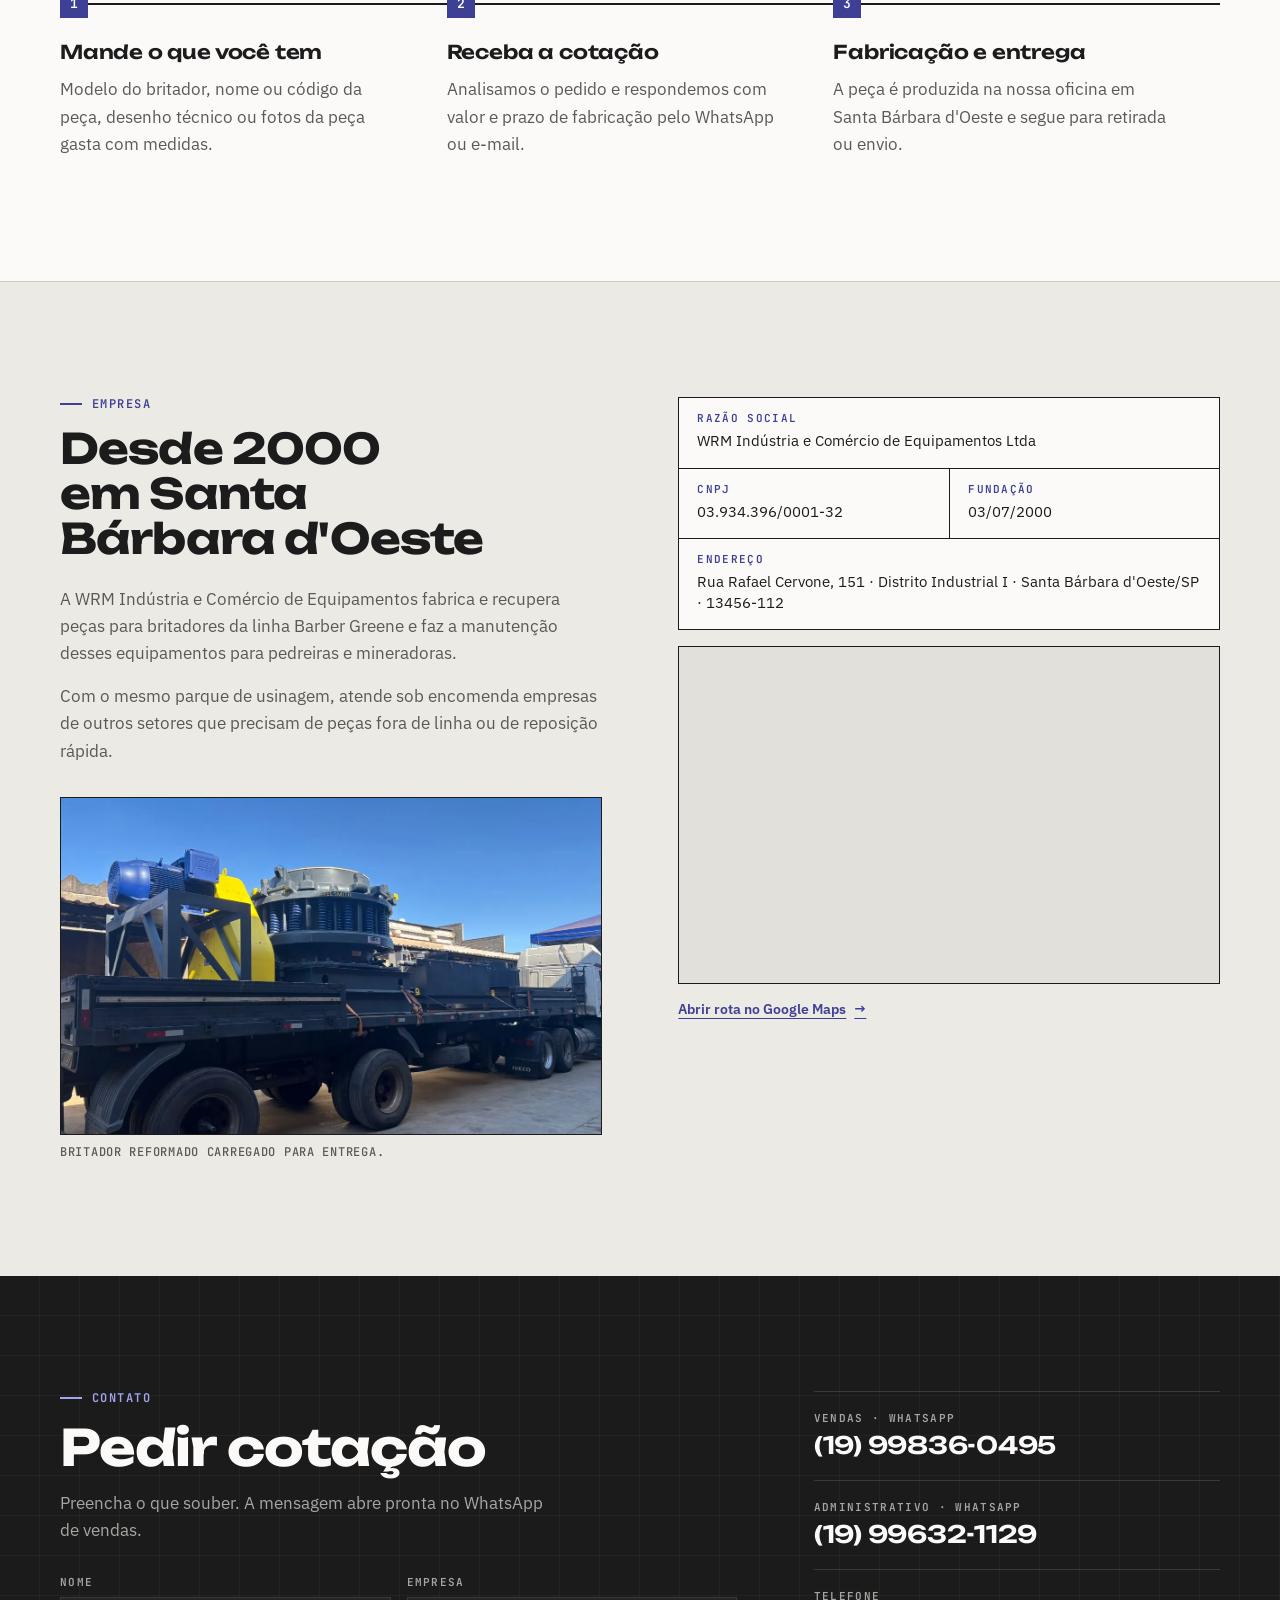
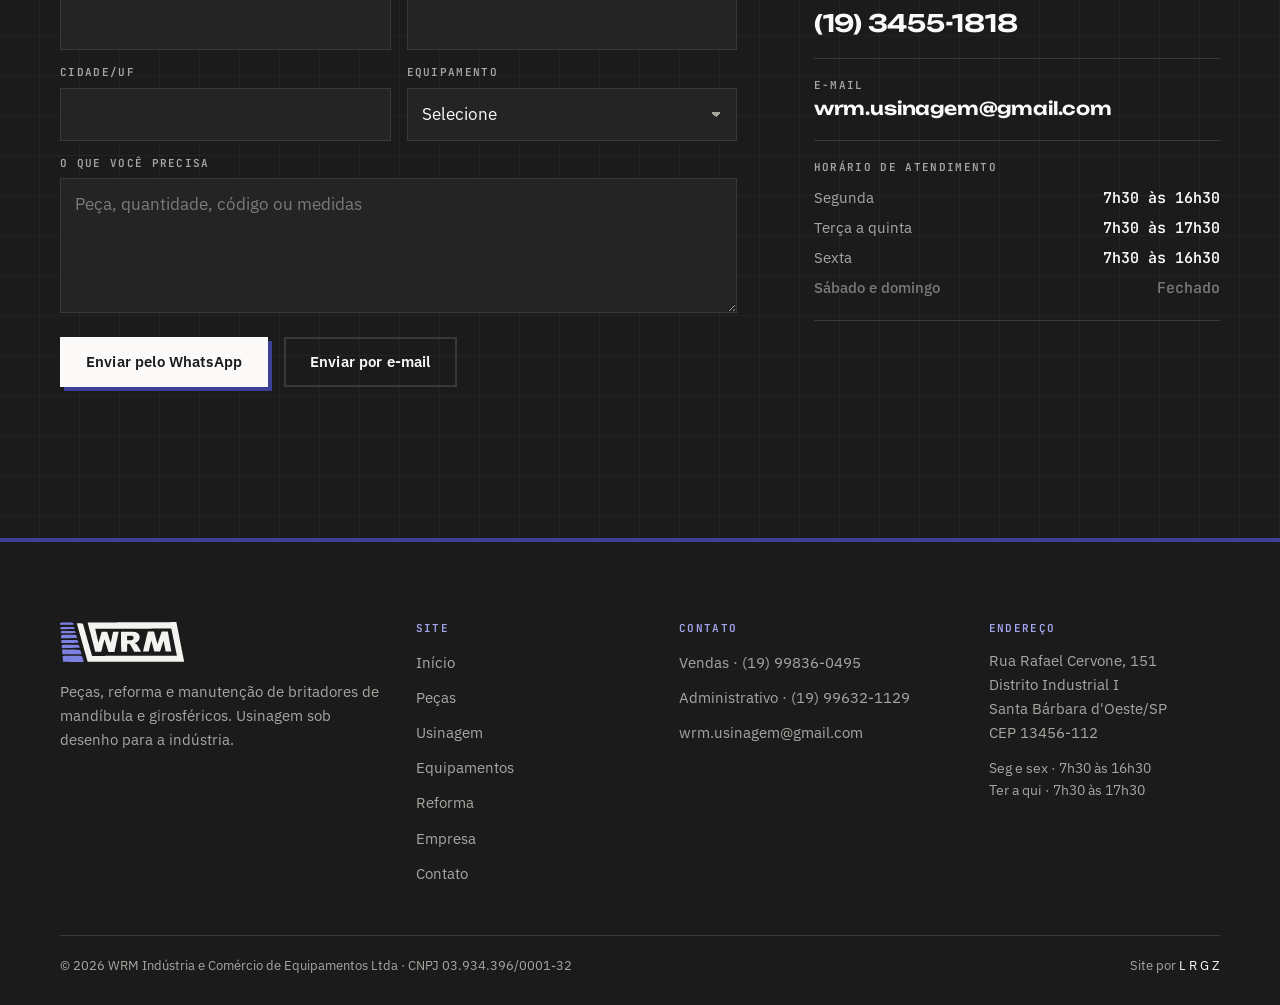
==== commit dce05a57: "Seção de reforma com antes e depois, 3 britadores novos e foto de entrega - Nova seção #reforma (e i" ====
--- a/index.html
+++ b/index.html
@@ -21,7 +21,7 @@
 <link rel="preconnect" href="https://fonts.googleapis.com">
 <link rel="preconnect" href="https://fonts.gstatic.com" crossorigin>
 <link rel="stylesheet" href="https://fonts.googleapis.com/css2?family=IBM+Plex+Sans:ital,wght@0,400;0,500;0,600;1,400&family=JetBrains+Mono:wght@500;600&family=Unbounded:wght@500;600;700&display=swap">
-<link rel="stylesheet" href="assets/css/estilo.css?v=4">
+<link rel="stylesheet" href="assets/css/estilo.css?v=5">
 <script type="application/ld+json">{"@context": "https://schema.org", "@type": "LocalBusiness", "name": "WRM Indústria e Comércio de Equipamentos Ltda", "alternateName": "WRM Equipamentos", "description": "Peças, reforma e manutenção de britadores de mandíbula e girosféricos Barber Greene e usinagem sob desenho. Santa Bárbara d'Oeste/SP, desde 2000.", "url": "https://www.wrmequipamentos.com.br/", "image": "assets/img/og.jpg", "telephone": "+55-19-99836-0495", "email": "wrm.usinagem@gmail.com", "foundingDate": "2000-07-03", "taxID": "03.934.396/0001-32", "openingHoursSpecification": [{"@type": "OpeningHoursSpecification", "dayOfWeek": ["Monday", "Friday"], "opens": "07:30", "closes": "16:30"}, {"@type": "OpeningHoursSpecification", "dayOfWeek": ["Tuesday", "Wednesday", "Thursday"], "opens": "07:30", "closes": "17:30"}], "address": {"@type": "PostalAddress", "streetAddress": "Rua Rafael Cervone, 151 - Distrito Industrial I", "addressLocality": "Santa Bárbara d'Oeste", "addressRegion": "SP", "postalCode": "13456-112", "addressCountry": "BR"}}</script>
 </head>
 <body class="pg-index">
@@ -30,7 +30,7 @@
   <div class="wrap topo__in">
     <a class="marca" href="index.html" aria-label="WRM Equipamentos, início"><img src="assets/img/logo-wrm.svg" alt="WRM" width="484" height="156"></a>
     <nav class="nav" id="nav" aria-label="Principal">
-      <ul class="menu"><li><a href="pecas.html">Peças</a></li><li><a href="index.html#usinagem">Usinagem</a></li><li><a href="index.html#equipamentos">Equipamentos</a></li><li><a href="index.html#empresa">Empresa</a></li><li><a href="index.html#contato">Contato</a></li></ul>
+      <ul class="menu"><li><a href="pecas.html">Peças</a></li><li><a href="index.html#usinagem">Usinagem</a></li><li><a href="index.html#equipamentos">Equipamentos</a></li><li><a href="index.html#reforma">Reforma</a></li><li><a href="index.html#empresa">Empresa</a></li><li><a href="index.html#contato">Contato</a></li></ul>
       <a class="btn btn--azul btn--p nav__cta" href="https://wa.me/5519998360495?text=Ol%C3%A1%2C%20WRM!%20Gostaria%20de%20uma%20cota%C3%A7%C3%A3o." target="_blank" rel="noopener" data-wa>Pedir cotação</a>
     </nav>
     <button class="hamburguer" type="button" aria-expanded="false" aria-controls="nav" data-menu><span></span><span></span><span class="sr">Menu</span></button>
@@ -51,8 +51,8 @@
     <figure class="abre__peca" data-entra>
       <span class="mira mira--a" aria-hidden="true"></span><span class="mira mira--b" aria-hidden="true"></span>
       <span class="mira mira--c" aria-hidden="true"></span><span class="mira mira--d" aria-hidden="true"></span>
-      <img src="assets/img/capa-britador-girosferico.webp" alt="Britador girosférico reformado pela WRM, com polia nova" width="640" height="686" fetchpriority="high">
-      <figcaption><span>Fig. 01</span>Britador girosférico</figcaption>
+      <img src="assets/img/capa-britador-girosferico.webp" alt="Britador girosférico Telsmith reformado pela WRM, com polia nova" width="640" height="686" fetchpriority="high">
+      <figcaption><span>Fig. 01</span>Britador girosférico Telsmith reformado</figcaption>
     </figure>
   </div>
   <div class="wrap">
@@ -89,11 +89,11 @@
         </a>
       </li>
       <li class="servico" data-revela>
-        <a href="#contato">
-          <span class="servico__foto"><img src="assets/img/britador-placa-wrm.webp" alt="" width="421" height="266" loading="lazy"></span>
+        <a href="#reforma">
+          <span class="servico__foto"><img src="assets/img/reforma/depois.webp" alt="" width="900" height="860" loading="lazy"></span>
           <h3>Reforma e manutenção</h3>
           <p>Revisão de britadores, troca e recuperação de componentes, com montagem e testes na nossa oficina.</p>
-          <span class="servico__link">Pedir avaliação</span>
+          <span class="servico__link">Ver antes e depois</span>
         </a>
       </li>
       <li class="servico" data-revela>
@@ -378,6 +378,27 @@
     </header>
     <ul class="equipamentos">
 <li class="equip">
+  <button type="button" class="equip__foto" data-amplia="assets/img/equipamentos/britador-girosferico-telsmith-com-motor-09.webp" data-leg="Britador girosférico Telsmith com motor e base" aria-label="Ampliar: Britador girosférico Telsmith com motor e base">
+    <img src="assets/img/equipamentos/britador-girosferico-telsmith-com-motor-09-p.webp" alt="Britador girosférico Telsmith com motor e base" loading="lazy" decoding="async" width="520" height="390">
+  </button>
+  <p class="equip__tipo">Girosférico</p>
+  <h3 class="equip__nome">Britador girosférico Telsmith com motor e base</h3>
+</li>
+<li class="equip">
+  <button type="button" class="equip__foto" data-amplia="assets/img/equipamentos/britador-girosferico-telsmith-10.webp" data-leg="Britador girosférico Telsmith" aria-label="Ampliar: Britador girosférico Telsmith">
+    <img src="assets/img/equipamentos/britador-girosferico-telsmith-10-p.webp" alt="Britador girosférico Telsmith" loading="lazy" decoding="async" width="520" height="390">
+  </button>
+  <p class="equip__tipo">Girosférico</p>
+  <h3 class="equip__nome">Britador girosférico Telsmith</h3>
+</li>
+<li class="equip">
+  <button type="button" class="equip__foto" data-amplia="assets/img/equipamentos/britador-conico-hidraulico-11.webp" data-leg="Britador cônico hidráulico" aria-label="Ampliar: Britador cônico hidráulico">
+    <img src="assets/img/equipamentos/britador-conico-hidraulico-11-p.webp" alt="Britador cônico hidráulico" loading="lazy" decoding="async" width="520" height="390">
+  </button>
+  <p class="equip__tipo">Cônico hidráulico</p>
+  <h3 class="equip__nome">Britador cônico hidráulico</h3>
+</li>
+<li class="equip">
   <button type="button" class="equip__foto" data-amplia="assets/img/equipamentos/britador-de-mandibula-30x42-01.webp" data-leg="Britador de mandíbula 30x42" aria-label="Ampliar: Britador de mandíbula 30x42">
     <img src="assets/img/equipamentos/britador-de-mandibula-30x42-01-p.webp" alt="Britador de mandíbula 30x42" loading="lazy" decoding="async" width="520" height="390">
   </button>
@@ -434,6 +455,68 @@
   <h3 class="equip__nome">Britador de mandíbula 25x40</h3>
 </li>
     </ul>
+  </div>
+</section>
+
+<section class="secao folha-escura" id="reforma">
+  <div class="wrap">
+    <header class="secao__cab" data-revela>
+      <p class="rotulo rotulo--claro">Reforma</p>
+      <h2 class="tit tit--claro">Antes e depois da reforma</h2>
+      <p class="secao__txt secao__txt--claro">Britador girosférico Telsmith desmontado, recuperado peça por peça e entregue pronto para operar. Arraste para comparar.</p>
+    </header>
+    <figure class="antes-depois" data-revela data-comparar style="--pos: 50%">
+      <img class="antes-depois__antes" src="assets/img/reforma/antes.webp" alt="Britador girosférico Telsmith antes da reforma, com ferrugem e pintura gasta" width="900" height="860" loading="lazy" decoding="async">
+      <img class="antes-depois__depois" src="assets/img/reforma/depois.webp" alt="O mesmo britador depois da reforma, pintado e com polia nova" width="900" height="860" loading="lazy" decoding="async">
+      <span class="antes-depois__rot antes-depois__rot--a" aria-hidden="true">Antes</span>
+      <span class="antes-depois__rot antes-depois__rot--d" aria-hidden="true">Depois</span>
+      <span class="antes-depois__linha" aria-hidden="true"></span>
+      <input class="antes-depois__controle" type="range" min="0" max="100" value="50" aria-label="Comparar antes e depois da reforma">
+    </figure>
+    <ol class="etapas">
+      <li class="etapa" data-revela>
+        <button type="button" class="etapa__foto" data-amplia="assets/img/reforma/carcaca.webp" data-leg="Carcaça" data-escuro aria-label="Ampliar: Carcaça">
+          <img src="assets/img/reforma/carcaca-p.webp" alt="Carcaça" loading="lazy" decoding="async" width="462" height="480">
+        </button>
+        <p class="usi__leg"><span>01</span>Carcaça</p>
+        <p class="etapa__txt">Limpeza, inspeção e pintura de fundo da carcaça principal.</p>
+      </li>
+      <li class="etapa" data-revela>
+        <button type="button" class="etapa__foto" data-amplia="assets/img/reforma/usinagem-da-cabeca.webp" data-leg="Usinagem" data-escuro aria-label="Ampliar: Usinagem">
+          <img src="assets/img/reforma/usinagem-da-cabeca-p.webp" alt="Usinagem" loading="lazy" decoding="async" width="395" height="480">
+        </button>
+        <p class="usi__leg"><span>02</span>Usinagem</p>
+        <p class="etapa__txt">Recuperação de componentes no torno, na medida original.</p>
+      </li>
+      <li class="etapa" data-revela>
+        <button type="button" class="etapa__foto" data-amplia="assets/img/reforma/eixo-principal.webp" data-leg="Eixo principal" data-escuro aria-label="Ampliar: Eixo principal">
+          <img src="assets/img/reforma/eixo-principal-p.webp" alt="Eixo principal" loading="lazy" decoding="async" width="209" height="480">
+        </button>
+        <p class="usi__leg"><span>03</span>Eixo principal</p>
+        <p class="etapa__txt">Eixo novo usinado, pronto para receber as buchas de bronze.</p>
+      </li>
+      <li class="etapa" data-revela>
+        <button type="button" class="etapa__foto" data-amplia="assets/img/reforma/anel-de-ajuste.webp" data-leg="Anel de ajuste" data-escuro aria-label="Ampliar: Anel de ajuste">
+          <img src="assets/img/reforma/anel-de-ajuste-p.webp" alt="Anel de ajuste" loading="lazy" decoding="async" width="480" height="258">
+        </button>
+        <p class="usi__leg"><span>04</span>Anel de ajuste</p>
+        <p class="etapa__txt">Rosca recuperada e anel pintado, pronto para a montagem.</p>
+      </li>
+      <li class="etapa" data-revela>
+        <button type="button" class="etapa__foto" data-amplia="assets/img/reforma/tanque-de-lubrificacao.webp" data-leg="Lubrificação" data-escuro aria-label="Ampliar: Lubrificação">
+          <img src="assets/img/reforma/tanque-de-lubrificacao-p.webp" alt="Lubrificação" loading="lazy" decoding="async" width="480" height="360">
+        </button>
+        <p class="usi__leg"><span>05</span>Lubrificação</p>
+        <p class="etapa__txt">Tanque de óleo fabricado sob medida para o conjunto.</p>
+      </li>
+      <li class="etapa" data-revela>
+        <button type="button" class="etapa__foto" data-amplia="assets/img/reforma/conjunto-montado.webp" data-leg="Montagem" data-escuro aria-label="Ampliar: Montagem">
+          <img src="assets/img/reforma/conjunto-montado-p.webp" alt="Montagem" loading="lazy" decoding="async" width="480" height="166">
+        </button>
+        <p class="usi__leg"><span>06</span>Montagem</p>
+        <p class="etapa__txt">Britador, bojo e unidade de lubrificação montados para teste.</p>
+      </li>
+    </ol>
   </div>
 </section>
 
@@ -468,8 +551,8 @@
       <p>A WRM Indústria e Comércio de Equipamentos fabrica e recupera peças para britadores da linha Barber Greene e faz a manutenção desses equipamentos para pedreiras e mineradoras.</p>
       <p>Com o mesmo parque de usinagem, atende sob encomenda empresas de outros setores que precisam de peças fora de linha ou de reposição rápida.</p>
       <figure class="transporte">
-        <img src="assets/img/transporte.webp" alt="Britador carregado em carreta para transporte" width="800" height="600" loading="lazy">
-        <figcaption>Equipamento carregado para entrega.</figcaption>
+        <img src="assets/img/transporte.webp" alt="Britador girosférico Telsmith reformado, com motor e base, carregado em carreta" width="1200" height="900" loading="lazy">
+        <figcaption>Britador reformado carregado para entrega.</figcaption>
       </figure>
     </div>
     <div class="empresa__dados" data-revela>
@@ -553,7 +636,7 @@
       </div>
       <div>
         <h2 class="rodape__tit">Site</h2>
-        <ul><li><a href="index.html">Início</a></li><li><a href="pecas.html">Peças</a></li><li><a href="index.html#usinagem">Usinagem</a></li><li><a href="index.html#equipamentos">Equipamentos</a></li><li><a href="index.html#empresa">Empresa</a></li><li><a href="index.html#contato">Contato</a></li></ul>
+        <ul><li><a href="index.html">Início</a></li><li><a href="pecas.html">Peças</a></li><li><a href="index.html#usinagem">Usinagem</a></li><li><a href="index.html#equipamentos">Equipamentos</a></li><li><a href="index.html#reforma">Reforma</a></li><li><a href="index.html#empresa">Empresa</a></li><li><a href="index.html#contato">Contato</a></li></ul>
       </div>
       <div>
         <h2 class="rodape__tit">Contato</h2>
@@ -583,8 +666,8 @@
     <button class="lupa__fechar" type="button" data-fechar aria-label="Fechar">×</button>
   </figure>
 </div>
-<script src="assets/js/catalogo.js?v=4" defer></script>
-<script src="assets/js/pecas.js?v=4" defer></script>
-<script src="assets/js/main.js?v=4" defer></script>
+<script src="assets/js/catalogo.js?v=5" defer></script>
+<script src="assets/js/pecas.js?v=5" defer></script>
+<script src="assets/js/main.js?v=5" defer></script>
 </body>
 </html>
--- a/assets/css/estilo.css
+++ b/assets/css/estilo.css
@@ -428,6 +428,50 @@
 }
 @media (max-width: 360px) { .usinagem { --vis: 1.2; } }
 
+/* ---------- reforma: antes e depois ---------- */
+.antes-depois {
+  position: relative; margin: 0 auto; max-width: 760px; aspect-ratio: 900 / 860;
+  border: 1px solid var(--linha-esc); background: var(--grafite-2); overflow: hidden; user-select: none; touch-action: pan-y;
+}
+.antes-depois img {
+  position: absolute; inset: 4%; width: 92%; height: 92%; object-fit: contain;
+  filter: drop-shadow(0 24px 30px rgba(0,0,0,.55)); pointer-events: none;
+}
+.antes-depois__antes { clip-path: inset(0 calc(100% - var(--pos)) 0 0); }
+.antes-depois__depois { clip-path: inset(0 0 0 var(--pos)); }
+.antes-depois__linha {
+  position: absolute; top: 0; bottom: 0; left: var(--pos); width: 2px; margin-left: -1px; background: var(--azul-claro); pointer-events: none;
+}
+.antes-depois__linha::after {
+  content: "\2194"; position: absolute; top: 50%; left: 50%; width: 44px; height: 44px; transform: translate(-50%, -50%);
+  display: grid; place-items: center; background: var(--azul); color: #fff; font: 600 20px/1 var(--mono); box-shadow: 4px 4px 0 var(--grafite);
+}
+.antes-depois__rot {
+  position: absolute; top: 16px; padding: 6px 10px; background: var(--grafite); border: 1px solid var(--linha-esc);
+  font: 500 11px/1 var(--mono); letter-spacing: .12em; text-transform: uppercase; color: var(--cinza-claro); pointer-events: none;
+}
+.antes-depois__rot--a { left: 16px; }
+.antes-depois__rot--d { right: 16px; color: var(--azul-claro); }
+.antes-depois__controle { position: absolute; inset: 0; width: 100%; height: 100%; margin: 0; opacity: 0; cursor: ew-resize; }
+.antes-depois:has(.antes-depois__controle:focus-visible) { outline: 2px solid var(--azul-claro); outline-offset: 4px; }
+
+.etapas { list-style: none; margin: 48px 0 0; padding: 0; display: grid; grid-template-columns: repeat(3, minmax(0, 1fr)); gap: 28px 20px; }
+.etapa__foto {
+  position: relative; display: block; width: 100%; aspect-ratio: 4 / 3; padding: 0; overflow: hidden;
+  border: 1px solid var(--linha-esc); background: var(--grafite-2); border-radius: 0; cursor: zoom-in;
+  transition: border-color var(--t) var(--curva), background-color var(--t) var(--curva);
+}
+.etapa__foto img {
+  position: absolute; inset: 8%; width: 84%; height: 84%; object-fit: contain;
+  filter: drop-shadow(0 14px 18px rgba(0,0,0,.5)); transition: transform .6s var(--curva);
+}
+.etapa__foto:hover { border-color: var(--azul-claro); background: var(--grafite-3); }
+.etapa__foto:hover img { transform: scale(1.05); }
+.etapa .usi__leg { min-height: 0; }
+.etapa__txt { margin: 6px 0 0; font-size: 15px; color: var(--cinza-claro); text-wrap: pretty; }
+@media (max-width: 980px) { .etapas { grid-template-columns: repeat(2, minmax(0, 1fr)); } }
+@media (max-width: 520px) { .etapas { grid-template-columns: 1fr; } .antes-depois__rot { top: 10px; } }
+
 /* ---------- equipamentos ---------- */
 .equipamentos { list-style: none; margin: 0; padding: 0; display: grid; grid-template-columns: repeat(4, minmax(0, 1fr)); gap: 20px; }
 .equip__foto { display: block; width: 100%; padding: 0; border: 1px solid var(--linha); aspect-ratio: 4 / 3; overflow: hidden; cursor: zoom-in; transition: border-color var(--t) var(--curva); }
@@ -437,7 +481,7 @@
 .equip__tipo { margin: 14px 0 4px; font: 500 11px/1.2 var(--mono); letter-spacing: .1em; text-transform: uppercase; color: var(--azul); }
 .equip__nome { font: 600 16px/1.3 var(--texto); }
 .transporte { margin: 32px 0 0; max-width: 560px; }
-.transporte img { width: 100%; aspect-ratio: 16 / 10; object-fit: cover; object-position: 50% 60%; border: 1px solid var(--grafite); }
+.transporte img { width: 100%; aspect-ratio: 16 / 10; object-fit: cover; object-position: 50% 48%; border: 1px solid var(--grafite); }
 .transporte figcaption { margin-top: 10px; font: 500 12px/1.3 var(--mono); letter-spacing: .06em; text-transform: uppercase; color: var(--cinza); }
 @media (max-width: 980px) { .equipamentos { grid-template-columns: repeat(2, minmax(0, 1fr)); } }
 @media (max-width: 520px) {
